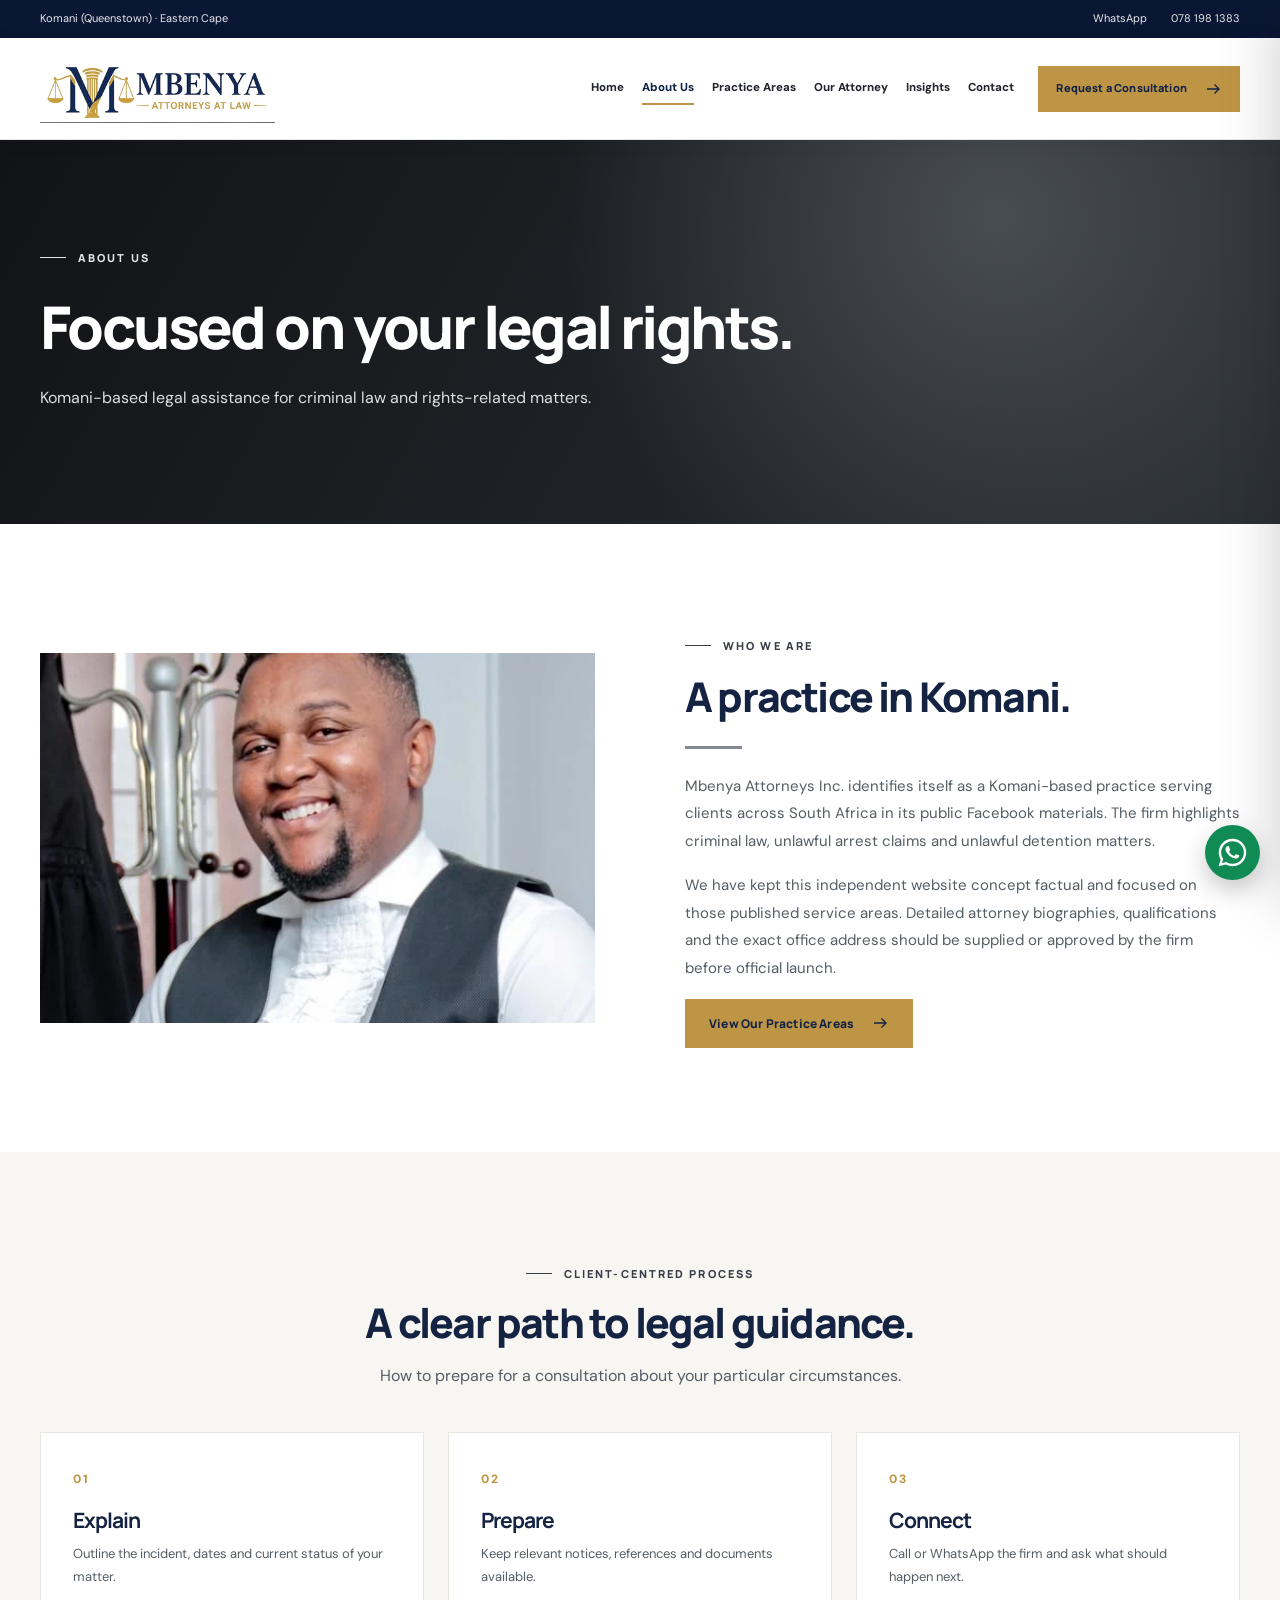
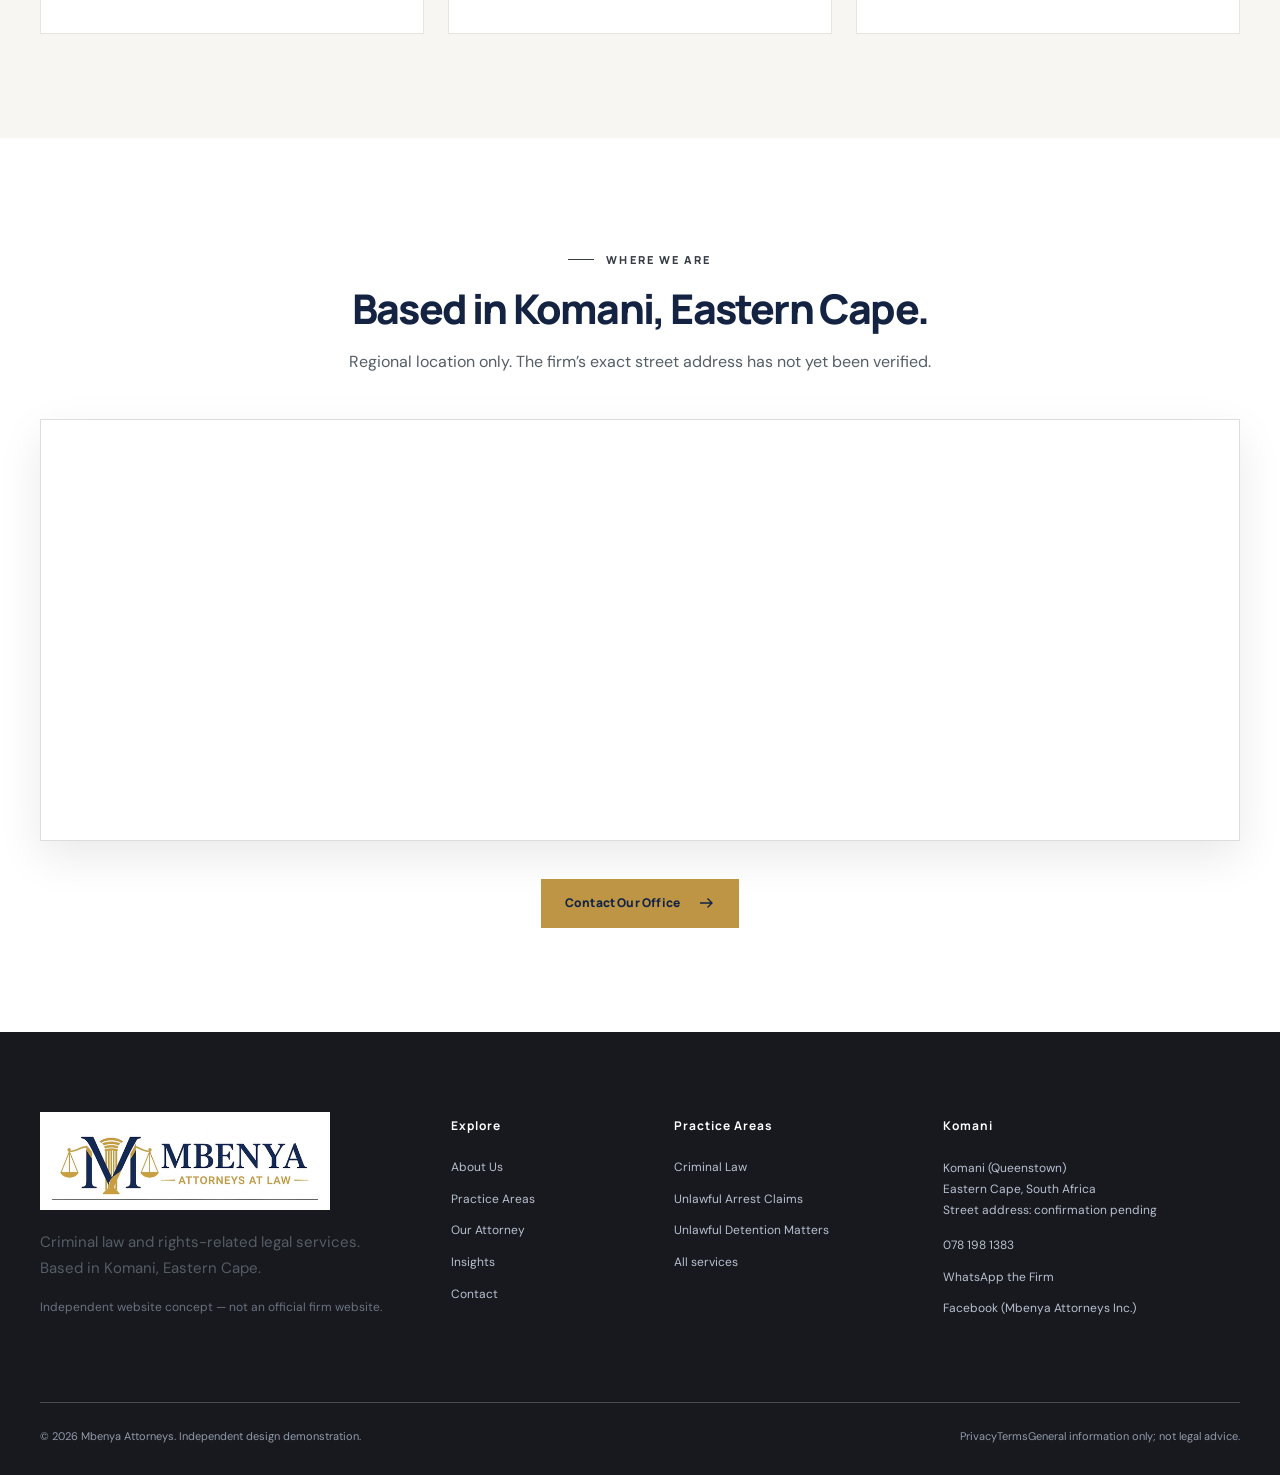
==== about/index.html @ cfec48fe "Initial Mbenya Attorneys website" ====
<!doctype html><html lang="en-ZA"><head><meta charset="utf-8"><meta name="viewport" content="width=device-width,initial-scale=1"><meta name="theme-color" content="#10244a"><title>About the Firm | Mbenya Attorneys</title><meta name="description" content="Learn about Mbenya Attorneys in Komani, Eastern Cape, and its publicly listed criminal law and rights-related practice areas."><meta name="robots" content="noindex,nofollow,noarchive,max-image-preview:large"><meta property="og:title" content="About the Firm | Mbenya Attorneys"><meta property="og:description" content="Learn about Mbenya Attorneys in Komani, Eastern Cape, and its publicly listed criminal law and rights-related practice areas."><meta property="og:type" content="website"><meta property="og:image" content="/assets/social-preview.jpg"><meta name="twitter:card" content="summary_large_image"><link rel="icon" type="image/png" href="/assets/favicon.png"><link rel="preconnect" href="https://images.pexels.com"><link rel="preconnect" href="https://fonts.googleapis.com"><link rel="preconnect" href="https://fonts.gstatic.com" crossorigin><link rel="stylesheet" href="/assets/site.css"><script defer src="/assets/site.js"></script></head><body><a class="skip-link" href="#main">Skip to content</a><div class="topbar"><div class="container topbar-inner"><span class="topbar-address">Komani (Queenstown) · Eastern Cape</span><div class="topbar-links"><a href="https://wa.me/27781981383" target="_blank" rel="noopener noreferrer">WhatsApp</a><a href="tel:+27781981383">078 198 1383</a></div></div></div><header class="nav-shell"><div class="container nav-inner"><a class="brand" href="/" aria-label="Mbenya Attorneys home"><img src="/assets/logo-header.png" width="235" height="69" alt="Mbenya Attorneys at Law official supplied logo"></a><nav class="nav-links" aria-label="Main navigation"><a class="nav-link " href="/" >Home</a><a class="nav-link active" href="/about/" aria-current=page>About Us</a><a class="nav-link " href="/practice-areas/" >Practice Areas</a><a class="nav-link " href="/our-attorney/" >Our Attorney</a><a class="nav-link " href="/insights/" >Insights</a><a class="nav-link " href="/contact/" >Contact</a></nav><a class="btn btn-gold nav-cta" href="/contact/">Request a Consultation <svg aria-hidden="true" xmlns="http://www.w3.org/2000/svg" width="18" height="18" viewBox="0 0 24 24" fill="none" stroke="currentColor" stroke-width="1.8"><path d="M4 12h16m-6-6 6 6-6 6"/></svg></a><button type="button" class="menu-open" aria-label="Open navigation" aria-expanded="false" aria-controls="mobile-panel" data-mobile-open>☰</button></div></header><div class="mobile-backdrop" id="mobile-backdrop"></div><nav class="mobile-panel" id="mobile-panel" aria-label="Mobile navigation" aria-hidden="true" inert><div class="mobile-head"><img src="/assets/logo-header.png" alt="Mbenya Attorneys logo"><button type="button" data-mobile-close aria-label="Close navigation">×</button></div><div class="mobile-links"><a href="/">Home</a><a href="/about/">About Us</a><a href="/practice-areas/">Practice Areas</a><a href="/our-attorney/">Our Attorney</a><a href="/insights/">Insights</a><a href="/contact/">Contact</a></div><a class="btn btn-gold mobile-cta" href="/contact/">Contact the Firm <svg aria-hidden="true" xmlns="http://www.w3.org/2000/svg" width="18" height="18" viewBox="0 0 24 24" fill="none" stroke="currentColor" stroke-width="1.8"><path d="M4 12h16m-6-6 6 6-6 6"/></svg></a></nav><main id="main"><section class="page-hero"><div class="container"><span class="eyebrow eyebrow-light">ABOUT US</span><h1>Focused on your legal rights.</h1><p>Komani-based legal assistance for criminal law and rights-related matters.</p></div></section><section class="section"><div class="container intro-grid"><div class="decorative-photo"><img src="/assets/portrait-profile.webp" alt="Client-supplied attorney portrait for Mbenya Attorneys" width="526" height="526" loading="lazy" decoding="async" ></div><div class="intro-copy"><span class="eyebrow">WHO WE ARE</span><h2>A practice in Komani.</h2><div class="accent-line"></div><p>Mbenya Attorneys Inc. identifies itself as a Komani-based practice serving clients across South Africa in its public Facebook materials. The firm highlights criminal law, unlawful arrest claims and unlawful detention matters.</p><p>We have kept this independent website concept factual and focused on those published service areas. Detailed attorney biographies, qualifications and the exact office address should be supplied or approved by the firm before official launch.</p><a class="btn btn-gold" href="/practice-areas/">View Our Practice Areas <svg aria-hidden="true" xmlns="http://www.w3.org/2000/svg" width="18" height="18" viewBox="0 0 24 24" fill="none" stroke="currentColor" stroke-width="1.8"><path d="M4 12h16m-6-6 6 6-6 6"/></svg></a></div></div></section>
<section class="section cream"><div class="container"><div class="section-heading centered"><span class="eyebrow">CLIENT-CENTRED PROCESS</span><h2>A clear path to legal guidance.</h2><p>How to prepare for a consultation about your particular circumstances.</p></div><div class="three-values"><article><span>01</span><h3>Explain</h3><p>Outline the incident, dates and current status of your matter.</p></article><article><span>02</span><h3>Prepare</h3><p>Keep relevant notices, references and documents available.</p></article><article><span>03</span><h3>Connect</h3><p>Call or WhatsApp the firm and ask what should happen next.</p></article></div></div></section>
<section class="section"><div class="container"><div class="section-heading centered"><span class="eyebrow">WHERE WE ARE</span><h2>Based in Komani, Eastern Cape.</h2><p>Regional location only. The firm’s exact street address has not yet been verified.</p></div><div class="map-frame"><iframe title="Regional map of Komani, Eastern Cape — not an office location pin" loading="lazy" referrerpolicy="no-referrer-when-downgrade" src="https://www.google.com/maps?q=Komani%2C%20Eastern%20Cape%2C%20South%20Africa&amp;output=embed"></iframe></div><div class="section-action centered"><a class="btn btn-gold" href="/contact/">Contact Our Office <svg aria-hidden="true" xmlns="http://www.w3.org/2000/svg" width="18" height="18" viewBox="0 0 24 24" fill="none" stroke="currentColor" stroke-width="1.8"><path d="M4 12h16m-6-6 6 6-6 6"/></svg></a></div></div></section></main><footer class="site-footer"><div class="container"><div class="footer-grid"><div><a class="footer-logo" href="/"><img src="/assets/logo-dark-4k.png" alt="Mbenya Attorneys at Law logo" width="300" height="88" loading="lazy"></a><p>Criminal law and rights-related legal services. Based in Komani, Eastern Cape.</p><p class="demo-note">Independent website concept — not an official firm website.</p></div><div><h3>Explore</h3><div class="footer-links"><a href="/about/">About Us</a><a href="/practice-areas/">Practice Areas</a><a href="/our-attorney/">Our Attorney</a><a href="/insights/">Insights</a><a href="/contact/">Contact</a></div></div><div><h3>Practice Areas</h3><div class="footer-links"><a href="/practice-areas/#criminal">Criminal Law</a><a href="/practice-areas/#arrest">Unlawful Arrest Claims</a><a href="/practice-areas/#detention">Unlawful Detention Matters</a><a href="/practice-areas/">All services</a></div></div><div class="footer-location"><h3>Komani</h3><address>Komani (Queenstown)<br>Eastern Cape, South Africa<br>Street address: confirmation pending</address><div class="footer-links" style="margin-top:15px"><a href="tel:+27781981383">078 198 1383</a><a href="https://wa.me/27781981383" target="_blank" rel="noopener noreferrer">WhatsApp the Firm</a><a href="https://www.facebook.com/ModiAttorneys/" target="_blank" rel="noopener noreferrer">Facebook (Mbenya Attorneys Inc.)</a></div></div></div><div class="footer-bottom"><span>© 2026 Mbenya Attorneys. Independent design demonstration.</span><span class="footer-legal"><a href="/privacy/">Privacy</a><a href="/terms/">Terms</a><span>General information only; not legal advice.</span></span></div></div></footer><a class="floating-whatsapp" href="https://wa.me/27781981383?text=Hello%20Mbenya%20Attorneys%2C%20I%20would%20like%20to%20enquire%20about%20legal%20services." target="_blank" rel="noopener noreferrer" title="WhatsApp Mbenya Attorneys" aria-label="Contact Mbenya Attorneys on WhatsApp"><svg viewBox="0 0 32 32" aria-hidden="true" xmlns="http://www.w3.org/2000/svg"><path fill="currentColor" d="M16 .8C7.61.8.8 7.59.8 15.98c0 2.69.7 5.31 2.03 7.62L.7 31.3l7.91-2.08a15.15 15.15 0 0 0 7.37 1.88h.01c8.38 0 15.2-6.82 15.2-15.2 0-4.06-1.58-7.88-4.46-10.76A15.07 15.07 0 0 0 16 .8Zm0 27.73a12.54 12.54 0 0 1-6.39-1.75l-.46-.27-4.7 1.23 1.25-4.58-.3-.47a12.5 12.5 0 0 1-1.93-6.7C3.47 9.08 9.08 3.47 16 3.47a12.45 12.45 0 0 1 8.87 3.68 12.48 12.48 0 0 1 3.67 8.86c0 6.91-5.62 12.52-12.54 12.52Zm6.88-9.38c-.38-.19-2.23-1.1-2.58-1.23-.34-.13-.59-.19-.84.19s-.96 1.23-1.18 1.49-.44.29-.82.1a10.32 10.32 0 0 1-3.04-1.88 11.39 11.39 0 0 1-2.1-2.61c-.22-.38-.02-.58.16-.77.17-.17.38-.44.57-.66s.25-.38.38-.63.06-.47-.03-.66c-.1-.19-.85-2.04-1.16-2.8-.3-.74-.61-.64-.84-.65l-.71-.01c-.25 0-.66.1-1.01.47-.34.38-1.32 1.29-1.32 3.13s1.35 3.62 1.53 3.87a14.37 14.37 0 0 0 5.51 4.89c1.03.45 1.84.72 2.48.93 1.04.33 1.98.29 2.72.18.83-.13 2.23-.91 2.55-1.79.31-.88.31-1.64.22-1.8-.09-.16-.34-.25-.72-.44Z"/></svg><span class="whatsapp-tooltip" aria-hidden="true">WhatsApp Us</span></a><button type="button" class="scroll-top" title="Back to top" aria-label="Back to top">↑</button></body></html>
---- assets/site.css ----
@import url('https://fonts.googleapis.com/css2?family=DM+Sans:wght@400;500;600;700&family=Manrope:wght@400;500;600;700;800&display=swap');
:root{--navy:#181b20;--navy-deep:#101216;--navy-soft:#30343c;--gold:#505863;--gold-light:#e2e5e8;--red:#25282d;--ink:#171b21;--body:#58616d;--line:#e7e9ec;--cream:#f5f6f7;--white:#fff;--shadow:0 24px 65px rgba(10,13,18,.14)}
*,*::before,*::after{box-sizing:border-box}html{scroll-behavior:smooth;scroll-padding-top:110px}body{margin:0;background:#fff;color:var(--ink);font:400 15px/1.78 'DM Sans',Arial,sans-serif;-webkit-font-smoothing:antialiased}body.nav-open{overflow:hidden}img{max-width:100%;display:block}button,input,textarea,select{font:inherit}button{cursor:pointer}a{color:inherit;text-decoration:none}::selection{background:#e0e3e6;color:#1a1c20}:focus-visible{outline:3px solid #525862;outline-offset:4px}.container{width:min(100% - 72px,1200px);margin-inline:auto}.skip-link{position:absolute;top:-100px;left:10px;z-index:1000;color:#fff;background:var(--navy);padding:9px 17px}.skip-link:focus{top:8px}h1,h2,h3,h4,p{margin-top:0}h1,h2,h3{font-family:Manrope,Arial,sans-serif;letter-spacing:-.044em;line-height:1.2}h1{font-size:clamp(44px,5.1vw,74px);font-weight:800}h2{font-size:clamp(30px,3.2vw,48px);font-weight:800}h3{font-size:clamp(17px,1.65vw,23px)}p{color:var(--body)}.centered{text-align:center}.section{padding:104px 0}.cream{background:var(--cream)}.section-heading{margin-bottom:42px;max-width:770px}.section-heading.centered{margin-inline:auto}.section-heading h2{margin:15px 0 15px}.section-heading p{margin:0;font-size:16px;line-height:1.78}.eyebrow{display:inline-flex;align-items:center;gap:12px;color:var(--gold);font-size:11px;font-family:Manrope,Arial,sans-serif;font-weight:800;letter-spacing:2.1px;text-transform:uppercase;line-height:1.55}.eyebrow::before{content:"";width:26px;flex:0 0 26px;height:1px;background:currentColor}.eyebrow-light{color:var(--gold-light)}.accent-line{width:57px;height:3px;background:var(--gold);margin:24px 0}.btn{display:inline-flex;align-items:center;justify-content:center;gap:17px;padding:14px 23px;min-height:49px;font-size:12px;font-weight:800;letter-spacing:.015em;font-family:Manrope,Arial,sans-serif;line-height:1.3;text-align:center;border:1px solid transparent;transition:background .2s,transform .2s,border-color .2s;white-space:normal}.btn:hover{transform:translateY(-2px)}.btn svg{flex:none}.btn-gold{background:#20252c;border-color:#20252c;color:#fff}.btn-gold:hover{background:#171b20;border-color:#171b20;color:#fff}.btn-navy{color:#fff;background:var(--navy);border-color:var(--navy)}.btn-navy:hover{background:#343943}.btn-outline{border-color:#fff9;color:#fff;background:#ffffff08}.btn-outline:hover{background:#ffffff1d}.text-link{display:inline-flex;align-items:center;gap:13px;color:#22252b;font-size:12px;font-weight:800;font-family:Manrope,Arial,sans-serif;border-bottom:1px solid var(--gold);padding-bottom:6px}.text-link:hover{color:#20252c}.text-link svg{width:16px}.section-action{margin-top:38px}
/* Reference site navigation: restrained utility bar, white main navigation */
.topbar{background:#101215;color:#e0e2ea;font-size:11px}.topbar-inner{min-height:38px;display:flex;justify-content:space-between;align-items:center;gap:18px}.topbar-address,.topbar-links,.topbar-links a{display:inline-flex;align-items:center;gap:7px}.topbar svg{height:15px;width:15px;color:#c8ccd1}.topbar-links{gap:24px}.topbar-links a:hover{color:#c8ccd1}.nav-shell{position:sticky;top:0;background:#fff;z-index:80;box-shadow:0 2px 20px #181b200e}.nav-inner{min-height:101px;display:flex;align-items:center;gap:24px}.brand{display:flex;align-items:center;flex:0 0 260px;width:260px}.brand img{width:260px;height:auto;max-height:80px;object-fit:contain}.nav-links{display:flex;gap:18px;margin-left:auto;align-items:center}.nav-link{font-size:11.5px;font-weight:800;color:#22252b;white-space:nowrap;position:relative;padding:12px 0}.nav-link::after{content:"";position:absolute;bottom:6px;left:0;right:100%;height:2px;background:var(--gold);transition:right .2s}.nav-link.active::after,.nav-link:hover::after{right:0}.nav-link.active{color:#20252c}.nav-cta{padding:13px 17px;min-height:44px;white-space:nowrap;font-size:11px}.menu-open{display:none;background:transparent;border:1px solid #e3e3e3;color:var(--navy);width:44px;height:44px;align-items:center;justify-content:center;margin-left:auto}.mobile-backdrop{position:fixed;inset:0;background:#101215b3;z-index:85;visibility:hidden;opacity:0;transition:opacity .2s,visibility .2s}.mobile-backdrop.visible{opacity:1;visibility:visible}.mobile-panel{position:fixed;right:0;top:0;bottom:0;z-index:90;display:block;width:min(89vw,380px);padding:24px;background:white;overflow-y:auto;transform:translateX(105%);box-shadow:-15px 0 60px #1012153d;transition:transform .23s}.mobile-panel.open{transform:translateX(0)}.mobile-head{display:flex;align-items:center;justify-content:space-between;gap:12px;padding-bottom:25px;border-bottom:1px solid var(--line)}.mobile-head img{width:175px;height:auto}.mobile-head button{background:#eff0f2;border:0;color:var(--navy);font-size:26px;line-height:1;width:39px;height:39px}.mobile-links{display:flex;flex-direction:column;margin:14px 0 27px}.mobile-links a{padding:13px 3px;border-bottom:1px solid #efeee9;font-size:14px;font-weight:700}.mobile-cta{width:100%}
/* Full-bleed image, overlaid text: matches original Were reference hero */
.hero{min-height:665px;background:#111318;color:#fff;position:relative;isolation:isolate;display:flex;align-items:center;overflow:hidden}.hero::before{content:"";position:absolute;z-index:-2;inset:0;background-image:linear-gradient(90deg,rgba(5,14,32,.98) 0%,rgba(6,16,36,.94) 31%,rgba(7,19,41,.79) 57%,rgba(5,14,31,.15) 100%),var(--hero-image);background-position:center;background-size:cover}.hero::after{content:"";position:absolute;z-index:-1;inset:0;background:linear-gradient(0deg,rgba(4,12,30,.39),transparent 24%)}.hero-inner{width:min(100% - 72px,1200px);padding:88px 0 119px}.hero-copy{max-width:725px}.hero h1{color:#fff;margin:24px 0 27px;line-height:1.15}.hero h1 em{color:var(--gold-light);font-style:normal}.hero-copy p{color:#d8dade;max-width:570px;font-size:16px;line-height:1.85}.hero-actions{display:flex;gap:14px;flex-wrap:wrap;margin-top:34px}.hero-bottom{position:absolute;left:0;right:0;bottom:0;color:#e8eaf0;border-top:1px solid #fff3}.hero-bottom-inner{min-height:60px;display:flex;align-items:center;justify-content:space-between;gap:20px}.hero-notes{display:flex;align-items:center;gap:28px;font-size:11px}.hero-notes span{display:flex;align-items:center;gap:9px}.hero-notes span::before{content:"";height:6px;width:6px;background:var(--gold-light);border-radius:50%}.scroll-cue{font-weight:700;letter-spacing:1.4px;font-size:10px;white-space:nowrap}
/* Reference intro portrait treatment */
.intro-grid{display:grid;grid-template-columns:minmax(0,1fr) minmax(0,1fr);gap:90px;align-items:center}.intro-picture{position:relative;min-width:0}.intro-picture>img{width:100%;height:auto;aspect-ratio:1/1;object-fit:cover;object-position:center 18%;box-shadow:var(--shadow)}.intro-picture::before{content:"";position:absolute;border-top:9px solid #e9ebed;border-left:9px solid #e9ebed;left:-25px;top:-24px;height:105px;width:105px;pointer-events:none;z-index:1}.picture-stamp{position:absolute;right:-22px;bottom:-22px;background:var(--navy);padding:23px 27px;color:white;box-shadow:var(--shadow);display:flex;flex-direction:column;line-height:1.3;min-width:164px}.picture-stamp small{font-size:10px;color:var(--gold-light);letter-spacing:2px;font-weight:700}.picture-stamp strong{font:800 30px Manrope,Arial,sans-serif;margin:5px 0}.picture-stamp span{font-size:10px;color:#e5e6e7}.intro-copy h2{margin:18px 0 0}.intro-copy h3{color:var(--navy);margin-bottom:14px}.intro-copy p{line-height:1.85;margin-bottom:16px}.intro-copy blockquote{font:600 16px/1.7 Manrope,Arial,sans-serif;border-left:3px solid var(--gold);padding:12px 0 12px 23px;margin:25px 0;color:#222832}
/* Image-led practice cards: no image stretching */
.practice-grid{display:grid;grid-template-columns:repeat(3,minmax(0,1fr));gap:23px}.practice-card{height:340px;min-width:0;overflow:hidden;position:relative;background:#23262b;display:block;color:#fff}.practice-card>img{position:absolute;inset:0;width:100%;height:100%;object-fit:cover;object-position:center;transition:transform .35s ease}.practice-card:hover>img{transform:scale(1.055)}.practice-shade{position:absolute;inset:0;background:linear-gradient(180deg,#1012150a 15%,#101215d5 70%,#101215ee 100%)}.practice-card-text{position:absolute;bottom:0;left:0;right:0;padding:27px 27px 25px}.card-number{font-size:10px;letter-spacing:2.2px;color:var(--gold-light);font-weight:700}.practice-card h3{font-size:19px;color:white;margin:9px 0 7px}.practice-card p{font-size:12px;line-height:1.5;color:#e3e8f0;max-width:285px;margin-bottom:0}.card-arrow{position:absolute;bottom:27px;right:24px}.card-arrow svg{width:19px;height:19px;color:#c8ccd1}
.purpose-grid{display:grid;grid-template-columns:1fr 1.08fr;gap:95px;align-items:start}.purpose-grid h2{margin:18px 0 23px}.purpose-grid>div>p{font-size:16px;max-width:440px}.value-grid{display:grid;grid-template-columns:1fr 1fr;gap:32px 40px}.value-grid>div{border-top:1px solid var(--line);padding-top:16px}.value-grid span,.three-values span{font-size:12px;color:var(--gold);font-weight:800;letter-spacing:2px}.value-grid h3{margin:10px 0 8px;font-size:17px}.value-grid p{font-size:13px;line-height:1.7}.two-column{display:grid;grid-template-columns:minmax(0,1fr) minmax(0,1fr);gap:80px;align-items:center}.two-column>div{min-width:0}.two-column h2{margin:17px 0 23px}.two-column p{font-size:15px;line-height:1.9}.two-column .btn{margin-top:15px}.section-navy{background:var(--navy);color:#fff}.section-navy h2{color:#fff}.section-navy p{color:#d4dce9}.decorative-photo,.picture-frame{width:100%;overflow:hidden}.decorative-photo img{width:100%;height:auto;aspect-ratio:6/4;object-fit:cover}.picture-frame img{width:100%;height:auto;aspect-ratio:1.19/1;object-fit:cover}.insight-grid{display:grid;grid-template-columns:repeat(3,minmax(0,1fr));gap:25px}.insight-card{min-width:0;border:1px solid #e7e5e0;background:white;padding:26px}.insight-image{display:block;overflow:hidden;background:#e4e4e0}.insight-image img{width:100%;height:auto;aspect-ratio:4/3;object-fit:cover;object-position:center;transition:transform .3s}.insight-image:hover img{transform:scale(1.04)}.insight-copy{padding-top:17px}.overline{font-family:Manrope,Arial,sans-serif;font-size:10px;letter-spacing:1.8px;color:#20252c;font-weight:800}.insight-copy h3{font-size:20px;margin:23px 0 12px;line-height:1.35}.insight-copy h3 a:hover{color:#171b20}.insight-copy p{font-size:13px;line-height:1.8;min-height:53px}.insight-copy .text-link{margin-top:9px}
/* Inner pages */
.page-hero{background:radial-gradient(circle at 83% 32%,#31353b 0%,transparent 42%),linear-gradient(120deg,#181b20,#222830);color:white;padding:100px 0 95px}.page-hero h1{max-width:830px;font-size:clamp(40px,4.6vw,64px);margin:25px 0 22px}.page-hero p{color:#cdd5e3;max-width:630px;font-size:16px}.three-values{display:grid;grid-template-columns:repeat(3,minmax(0,1fr));gap:24px}.three-values article{background:#fff;padding:32px;min-width:0;border:1px solid var(--line)}.three-values h3{margin:15px 0 10px}.three-values p{font-size:13px}.reverse{direction:rtl}.reverse>*{direction:ltr}.jump-chips{display:flex;gap:12px;flex-wrap:wrap;justify-content:center;margin-top:35px}.jump-chips a{border:1px solid #DED6DA;color:#242b34;font-size:12px;font-weight:700;padding:8px 13px}.jump-chips a:hover{background:var(--navy);color:white}.practice-detail{padding:85px 0;scroll-margin-top:115px}.detail-grid{display:grid;grid-template-columns:minmax(0,1fr) minmax(0,1fr);align-items:center;gap:80px}.detail-grid.reverse{direction:rtl}.detail-grid.reverse>*{direction:ltr}.detail-photo img{width:100%;height:auto;aspect-ratio:5/4;object-fit:cover;object-position:center}.detail-copy h2{margin:16px 0 15px}.detail-copy h3{font-size:18px;font-weight:700;letter-spacing:-.018em;margin-bottom:16px;color:#343b44}.detail-copy>p{line-height:1.8}.detail-topics{font-size:12px;font-weight:700;color:#3a3c40;border-left:3px solid var(--gold);padding-left:17px;margin:25px 0!important}.profile-layout{display:grid;grid-template-columns:.9fr 1.1fr;gap:88px;align-items:center}.profile-photo{position:relative}.profile-photo>img{width:100%;height:auto;aspect-ratio:1/1;object-fit:cover;box-shadow:var(--shadow)}.profile-body h2{margin:18px 0 6px}.profile-role{font-weight:800;font-size:11px;letter-spacing:1.4px;color:#20252c}.profile-body p{line-height:1.85}.team-grid{display:grid;grid-template-columns:repeat(3,minmax(0,1fr));gap:24px}.team-grid article{text-align:center;background:#fff;border:1px solid var(--line);padding:35px 22px}.initials{margin:0 auto 19px;border-radius:50%;width:79px;height:79px;background:#e4edf8;color:#20262f;display:grid;place-items:center;font:800 24px Manrope,Arial,sans-serif}.team-grid article:nth-child(2) .initials{background:#F9E5EA;color:#20252c}.team-grid article:nth-child(3) .initials{background:#f6e1e5;color:#2f3237}.team-grid h3{margin:0;font-size:18px}.team-grid span{font-size:11px;text-transform:uppercase;letter-spacing:1.4px;color:#50535a}.guide-article{padding:42px 46px;background:#fff;margin:0 auto 25px;scroll-margin-top:120px;max-width:900px}.guide-article h2{font-size:30px;margin:13px 0 24px}.guide-article p{line-height:1.9}.contact-grid{display:grid;grid-template-columns:.85fr 1.15fr;gap:75px;align-items:start}.contact-copy h2{margin:17px 0 19px}.contact-copy p{margin-bottom:30px}.contact-line{display:flex;gap:16px;border-top:1px solid var(--line);padding:18px 0;align-items:flex-start}.contact-line>svg{color:#20252c;flex:none;margin-top:5px}.contact-line>div{display:flex;flex-direction:column;gap:4px;min-width:0}.contact-line strong{font-size:12px;text-transform:uppercase;letter-spacing:.8px}.contact-line a,.contact-line span{font-size:14px;overflow-wrap:anywhere}.contact-line a:hover{color:#20252c}.contact-form-shell{background:var(--cream);border:1px solid #dfe9e5;padding:35px}.contact-form-shell h3{font-size:26px;margin-bottom:6px}.contact-form-shell>p{font-size:13px}.contact-form-shell form{margin-top:22px}.contact-form-shell label{display:flex;flex-direction:column;font-size:12px;font-weight:700;gap:6px;margin-bottom:16px}.contact-form-shell input,.contact-form-shell select,.contact-form-shell textarea{border:1px solid #dcdedb;background:white;min-width:0;width:100%;padding:12px 13px;outline:none;border-radius:0;color:var(--ink)}.contact-form-shell textarea{resize:vertical}.contact-form-shell input:focus,.contact-form-shell textarea:focus,.contact-form-shell select:focus{border-color:var(--gold);box-shadow:0 0 0 2px #20252c22}.form-grid{display:grid;grid-template-columns:repeat(2,minmax(0,1fr));gap:15px}.honeypot{position:absolute;width:1px;height:1px;overflow:hidden;opacity:0;pointer-events:none}.contact-form-shell #form-status{font-size:12px;margin-top:14px;color:#555b65}.office-grid{display:grid;grid-template-columns:repeat(2,minmax(0,1fr));gap:25px}.office-card{background:#fff;border:1px solid var(--line);padding:36px;min-width:0}.office-card h3{margin:17px 0}.office-card p{display:flex;align-items:flex-start;gap:10px;font-size:14px;min-height:75px}.office-card p svg{flex:0 0 18px;margin-top:4px}.legal-copy{max-width:850px}.legal-copy h2{margin-bottom:28px}.legal-copy h3{margin-top:30px}.legal-copy a{color:#20252c;text-decoration:underline}
/* Footer and the lone circular floating contact control */
.closing{background:#101216;color:white;padding:65px 0}.closing-inner{display:flex;gap:30px;align-items:center;justify-content:space-between}.closing h2{font-size:clamp(28px,3vw,40px);margin:15px 0 10px;color:white}.closing p{color:#ccd4e3;margin:0}.closing .btn{flex:none}.site-footer{background:#222a31;color:#d1d7e1;padding:80px 0 0}.footer-grid{display:grid;grid-template-columns:1.4fr .67fr .85fr 1.15fr;gap:50px;padding-bottom:72px}.footer-logo{max-width:300px;display:block;margin-bottom:19px;background:transparent!important;border:none!important;padding:0!important}.footer-logo img{width:100%;height:auto;object-fit:contain;background:transparent}.footer-about p{font-size:13px;color:#b5bdcc;max-width:280px}.site-footer h3{font:700 12px Manrope,Arial,sans-serif;letter-spacing:1px;color:white;margin:5px 0 24px}.footer-links{display:flex;flex-direction:column;gap:12px}.footer-links a{color:#b8c0d0;font-size:12px;line-height:1.65}.footer-links a:hover,.footer-bottom a:hover{color:var(--gold-light)}.site-footer address{font-style:normal;font-size:12px;color:#b8c0d0;line-height:1.75}.site-footer address strong{color:#fff}.footer-contact{margin-top:20px}.footer-bottom{padding:24px 0 28px;display:flex;justify-content:space-between;align-items:center;gap:20px;border-top:1px solid #ffffff27;color:#929bab;font-size:11px}.footer-bottom>div{display:flex;align-items:center;gap:17px;flex-wrap:wrap}.floating-contact{position:fixed;right:23px;bottom:23px;z-index:60;display:grid;place-items:center;background:#118b54;color:#fff;border-radius:50%;width:50px;height:50px;box-shadow:0 10px 25px #0003;transition:transform .2s}.floating-contact:hover{transform:translateY(-4px)}.floating-contact svg{width:26px;height:26px}.whatsapp-tooltip{position:absolute;right:69px;white-space:nowrap;border-radius:5px;background:#232a31;color:white;padding:8px 10px;font-size:11px;font-weight:700;opacity:0;visibility:hidden;transition:opacity .2s;pointer-events:none}.floating-contact:hover .whatsapp-tooltip,.floating-contact:focus-visible .whatsapp-tooltip{opacity:1;visibility:visible}.scroll-top{position:fixed;right:27px;bottom:84px;z-index:55;border:1px solid #ECE3E6;background:#fff;color:var(--navy);width:40px;height:40px;display:none;place-items:center;box-shadow:0 6px 25px #0002}.scroll-top.show{display:grid}
@media(max-width:1200px){.nav-inner{gap:15px}.brand,.brand img{width:220px;flex-basis:220px}.nav-links{gap:13px}.nav-cta{padding:12px}.intro-grid{gap:55px}.footer-grid{gap:29px}}
@media(max-width:1050px){.nav-links,.nav-cta{display:none}.menu-open{display:flex}.nav-inner{min-height:76px}.brand,.brand img{width:228px;flex-basis:228px}.footer-grid{grid-template-columns:1.2fr 1fr 1fr;gap:35px}.footer-grid>div:last-child{grid-column:1/-1;display:grid;grid-template-columns:1fr 1fr;gap:15px}.footer-grid>div:last-child h3{grid-column:1/-1;margin-bottom:0}.footer-contact{margin:0}.intro-grid,.two-column,.detail-grid{gap:45px}.contact-grid{gap:35px}}
@media(max-width:850px){.container{width:min(100% - 46px,1200px)}.section{padding:78px 0}.hero-inner{width:min(100% - 46px,1200px);padding:84px 0 105px}.hero{min-height:610px}.hero-bottom-inner{min-height:65px}.scroll-cue{display:none}.hero-notes{flex-wrap:wrap;gap:6px 20px}.intro-grid,.two-column,.purpose-grid,.profile-layout,.contact-grid{grid-template-columns:1fr;gap:45px}.intro-picture{max-width:510px}.intro-picture>img{max-height:540px}.purpose-grid{gap:25px}.practice-grid{grid-template-columns:repeat(2,minmax(0,1fr))}.insight-grid{grid-template-columns:repeat(2,minmax(0,1fr))}.insight-card:last-child{grid-column:1/-1;max-width:470px;margin-inline:auto}.detail-grid{grid-template-columns:1fr;gap:30px}.detail-grid.reverse{direction:ltr}.detail-photo img{max-height:420px}.profile-photo{max-width:500px}.reverse{direction:ltr}.three-values{grid-template-columns:1fr 1fr}.office-grid{grid-template-columns:1fr}.office-card p{min-height:0}.page-hero{padding:80px 0}.closing-inner{align-items:flex-start;flex-direction:column}.footer-grid{grid-template-columns:1fr 1fr}.footer-grid>div:last-child{grid-column:auto;display:block}.footer-grid>div:last-child h3{margin-bottom:20px}.footer-contact{margin-top:19px}}
@media(max-width:600px){.container{width:min(100% - 36px,1200px)}h1{font-size:clamp(38px,10vw,53px)}h2{font-size:clamp(28px,7vw,39px)}.topbar{display:none}.nav-inner{min-height:70px}.brand,.brand img{width:205px;flex-basis:205px}.hero{min-height:610px}.hero::before{background-image:linear-gradient(90deg,rgba(5,14,32,.96),rgba(6,16,36,.89) 48%,rgba(7,19,41,.58)),var(--hero-image);background-position:60% center}.hero-inner{width:min(100% - 36px,1200px);padding:66px 0 160px}.hero h1{margin:18px 0 19px}.hero-copy p{font-size:14px;line-height:1.8}.hero-actions{gap:11px}.hero-actions .btn{font-size:11px;width:100%;max-width:300px}.hero-notes{font-size:10px;gap:9px 14px}.hero-bottom-inner{min-height:87px}.intro-grid{gap:48px}.intro-picture::before{left:-12px;top:-14px;height:70px;width:70px;border-width:6px}.picture-stamp{right:0;bottom:-21px;padding:15px 20px;min-width:130px}.picture-stamp strong{font-size:25px}.section{padding:68px 0}.section-heading{margin-bottom:30px}.practice-grid,.insight-grid,.three-values,.team-grid{grid-template-columns:1fr;gap:15px}.practice-card{height:315px}.insight-card{padding:19px}.insight-card:last-child{max-width:none;grid-column:auto}.insight-image img{aspect-ratio:4/3}.insight-copy h3{font-size:19px;margin-top:16px}.insight-copy p{min-height:0}.value-grid{gap:20px}.detail-grid{gap:23px}.practice-detail{padding:65px 0}.detail-photo img{aspect-ratio:1.15/1}.page-hero{padding:70px 0}.page-hero h1{font-size:clamp(36px,9vw,52px)}.profile-photo{max-width:100%}.form-grid{grid-template-columns:1fr;gap:0}.contact-form-shell{padding:22px}.guide-article{padding:26px 22px}.guide-article h2{font-size:25px}.closing{padding:54px 0}.footer-grid{grid-template-columns:1fr 1fr;gap:30px 22px;padding-bottom:40px}.footer-about{grid-column:1/-1}.footer-grid>div:last-child{grid-column:1/-1}.footer-bottom{flex-direction:column;align-items:start}.floating-contact{width:60px;height:60px;right:15px;bottom:15px}.floating-contact svg{width:31px;height:31px}.scroll-top{right:23px;bottom:88px}.whatsapp-tooltip{display:none}}
@media(max-width:390px){.brand,.brand img{width:183px;flex-basis:183px}.container{width:min(100% - 30px,1200px)}.hero-actions .btn{max-width:none}.value-grid{grid-template-columns:1fr}.nav-inner{gap:10px}.footer-grid{grid-template-columns:1fr}.footer-about,.footer-grid>div:last-child{grid-column:auto}.practice-card{height:296px}}
@media(prefers-reduced-motion:reduce){html{scroll-behavior:auto}*,*::before,*::after{transition-duration:0s!important;animation-duration:0s!important}}

/* Macharia Waithaka: logo-derived turquoise, burgundy and antique-gold accents */
:root{--navy:#181b20;--navy-deep:#242a2c;--navy-soft:#3e454b;--gold:#5b6067;--gold-light:#d9dde0;--red:#4b4e55;--ink:#2d3438;--cream:#f5f8f6}
.btn-gold{background:#6c737b;border-color:#6c737b;color:#fff}.btn-gold:hover{background:#717780;border-color:#717780}
.nav-link.active,.text-link{color:#474e54}.nav-link::after,.accent-line,.hero-notes span::before{background:#a9aeb4}
.hero em{color:#e9ebee}.eyebrow{color:#5b6067}.eyebrow-light{color:#e0e4e8}
.intro-picture::before{border-color:#c9dcd5}.picture-stamp{background:#282f33}
.nav-shell{border-bottom:1px solid #d8e5dd}.site-footer{background:#20292e}.footer-bottom{border-color:#51575d}
.footer-logo img{max-height:130px;object-fit:contain;object-position:left}
.floating-whatsapp{position:fixed;right:23px;bottom:23px;z-index:60;width:50px;height:50px;background:#118b54;border-radius:50%;display:grid;place-items:center;box-shadow:0 10px 25px rgba(0,0,0,.20);transition:transform .2s ease;color:#fff}
.floating-whatsapp:hover{transform:translateY(-4px)}.floating-whatsapp svg{width:26px;height:26px;color:#fff}
.floating-whatsapp .whatsapp-tooltip{right:74px;white-space:nowrap}
@media(max-width:600px){.floating-whatsapp{width:60px;height:60px;right:15px;bottom:15px}.floating-whatsapp svg{width:33px;height:33px}.scroll-top{bottom:90px}}
/* Keep images proportional: never distort the portraits or photographic cards */
.intro-picture>img,.profile-photo>img,.detail-photo img,.insight-image img,.decorative-photo img,.picture-frame img{width:100%;height:auto;object-fit:cover}
.practice-card>img{width:100%;height:100%;object-fit:cover}
.brand{flex-basis:285px;width:285px}.brand img{max-width:285px;width:100%;max-height:78px;object-fit:contain;object-position:left}
.mobile-head img{width:235px;max-height:90px;object-fit:contain}
@media(max-width:1180px){.brand{flex-basis:235px;width:235px}.brand img{max-width:235px}}
@media(max-width:950px){.brand{flex-basis:260px;width:260px}.brand img{max-width:260px}}
@media(max-width:420px){.brand{flex-basis:210px;width:210px}.brand img{max-width:210px}.hero-notes span:nth-child(n+2){display:none}}
@media(prefers-reduced-motion:reduce){.floating-whatsapp{transition:none}}

/* Layout-specific components and phone/tablet safeguards */
.values-grid{display:grid;grid-template-columns:repeat(2,minmax(0,1fr));gap:24px}
.values-grid>div{border-top:1px solid #d7e5df;padding:25px 0 5px;min-width:0}
.values-grid strong{display:block;font:800 13px Manrope,Arial,sans-serif;color:#b8bcc0;margin-bottom:9px}
.values-grid h3{font-size:19px;margin:0 0 10px}.values-grid p{font-size:14px}
.service-pills{display:grid;grid-template-columns:repeat(2,minmax(0,1fr));gap:14px}
.service-pills a{display:flex;align-items:center;justify-content:space-between;gap:14px;border:1px solid #d5e7df;background:#fff;padding:19px 22px;font-size:14px;font-weight:700;color:#2c3036;transition:border-color .2s}
.service-pills a:hover{border-color:#5b6067}.service-pills svg{flex-shrink:0;color:#5b6067}
.contact-layout{display:grid;grid-template-columns:minmax(0,1fr) minmax(0,1fr);gap:74px;align-items:start}
.contact-copy h2{margin:16px 0 18px}.contact-copy>p{max-width:495px}
.contact-details{display:grid;gap:19px;margin:32px 0}.contact-details>div{border-bottom:1px solid #e1e8e4;padding-bottom:17px;display:grid;gap:6px}
.contact-details strong{display:block;color:#2c3036;font-size:12px;letter-spacing:.4px}
.contact-details a{font-size:17px;font-weight:700;color:#5b6067;overflow-wrap:anywhere}
.contact-details span{color:#5c6473;overflow-wrap:anywhere}
.form-note{font-size:12px;margin-top:14px}
@media(max-width:950px){.contact-layout{grid-template-columns:1fr;gap:45px}}
@media(max-width:760px){.values-grid,.service-pills{grid-template-columns:1fr}.contact-form-shell{padding:25px 20px}}
@media(max-width:600px){.contact-copy h2{font-size:clamp(27px,8vw,40px)}.values-grid{gap:12px}.service-pills a{font-size:13px;padding:16px}.contact-details a{font-size:16px}}

/* Uploaded clearer portraits (2026-10-12). Use natural aspect-ratio scaling and crop, never distort. */
.intro-picture>img{object-fit:cover;object-position:center 24%;}
.profile-photo>img{object-fit:cover;object-position:center 39%;}

/* J Motseo Inc. monochrome brand refinements */
.topbar{background:#111318}.topbar svg{color:#c5c9cd}
.btn-gold{background:#16191e;border-color:#16191e;color:#fff}.btn-gold:hover{background:#3b424b;border-color:#3b424b}
.hero .btn-gold{background:#f4f5f6;color:#111317;border-color:#f4f5f6}.hero .btn-gold:hover{background:#d7dbdf;border-color:#d7dbdf}
.hero::before{background-image:linear-gradient(90deg,rgba(9,11,15,.97) 0%,rgba(9,11,15,.93) 32%,rgba(9,11,15,.67) 58%,rgba(9,11,15,.14) 100%),var(--hero-image)}
.nav-shell{box-shadow:0 2px 20px rgba(20,20,20,.05)}
.brand{flex-basis:222px;width:222px}.brand img{width:222px;max-height:85px}
.footer-logo img{max-width:250px;width:100%;height:auto;object-fit:contain}
.intro-picture>img,.decorative-photo img,.detail-photo img,.insight-image img,.profile-photo img{display:block;max-width:100%;width:100%;height:100%;object-fit:cover;object-position:center;}
.intro-picture>img{aspect-ratio:1/1;object-position:center 17%}
.detail-photo,.decorative-photo,.profile-photo{overflow:hidden}
.detail-photo img{aspect-ratio:1 / .9}
.profile-photo img{object-position:center top;}
.insight-image img{aspect-ratio:1.36/1;object-fit:cover}
.picture-stamp{background:#191c20}.picture-stamp small{color:#e1e3e7}
.eyebrow-light,.hero h1 em{color:#e7e9ec}
.practice-card{background:#171b20}
.floating-whatsapp{background:#118b54 !important;border:0 !important;box-shadow:0 10px 25px rgba(0,0,0,.17) !important}
.floating-whatsapp svg{fill:#fff !important;color:#fff !important}
.contact-details a{overflow-wrap:anywhere}
@media(max-width:950px){.brand,.brand img{max-width:200px;width:200px;flex-basis:auto}}
@media(max-width:600px){.hero::before{background-image:linear-gradient(90deg,rgba(9,11,15,.88),rgba(9,11,15,.72)),var(--hero-image);background-position:center}.brand,.brand img{max-width:160px;width:160px}.intro-picture>img{aspect-ratio:4 / 4.3}}

/* Abigail Ronald-Louw: logo-matched charcoal, black, off-white and silver. */
:root{--navy:#18191c;--navy-deep:#101113;--navy-soft:#41444b;--gold:#35373d;--gold-light:#e3e4e7;--red:#37393d;--ink:#16181c;--body:#555d65;--line:#e2e3e6;--cream:#f5f5f5;--white:#fff;--shadow:0 24px 65px rgba(5,8,12,.13)}
body{color:var(--ink)}.topbar{background:#111316;color:#e8e9eb}.topbar svg{color:#f6f6f6}.nav-shell{background:#fff;border-bottom:1px solid #e7e7e7}
.nav-link.active,.text-link,.eyebrow,.card-number{color:#383d45}.nav-link:after,.accent-line,.hero-notes span:before{background:#858a91}
.btn-gold{background:#202227;border-color:#202227;color:#fff}.btn-gold:hover{background:#454a50;border-color:#454a50;color:#fff}
.btn-navy{background:#24262b;border-color:#24262b;color:#fff}.btn-navy:hover{background:#424750;border-color:#424750}
.hero{background:#15171a}.hero:before,.hero::before{background-image:linear-gradient(90deg,rgba(8,11,15,.97) 0%,rgba(10,13,17,.90) 35%,rgba(12,14,16,.71) 58%,rgba(15,15,15,.18) 100%),var(--hero-image);background-size:cover;background-position:center}
.hero h1 em,.hero .eyebrow-light,.eyebrow-light{color:#e4e6e7}
.hero .btn-gold{background:#f2f2f2;border-color:#f2f2f2;color:#18191c}.hero .btn-gold:hover{background:#d8d8d8;color:#151515}
.page-hero{background:radial-gradient(circle at 78% 20%,#484d52 0%,transparent 42%),linear-gradient(120deg,#121316,#292e34)}
.page-hero p{color:#dcdfe2}.site-footer{background:#17191e;color:#d9dde2}.footer-bottom{border-color:#48494e}.closing{background:#212429}
.intro-picture:before{border-color:#dfe0e0}.picture-stamp{background:#25272b}.picture-stamp small{color:#e8e8e8}
.floating-whatsapp{position:fixed!important;background:#118b54!important;color:white!important;border-radius:50%!important;display:grid!important;place-items:center!important;width:55px!important;height:55px!important;right:20px!important;bottom:20px!important;z-index:101!important;box-shadow:0 10px 24px rgba(0,0,0,.22)!important}
.floating-whatsapp svg{width:29px!important;height:29px!important;color:white!important;fill:white!important}.whatsapp-tooltip{right:72px}
.brand{flex:0 0 260px;width:260px;max-width:260px}.brand img{height:auto;width:100%;max-height:80px;object-fit:contain;object-position:left center}.mobile-head img{width:235px;max-height:85px;object-fit:contain}
.footer-logo img{width:305px;max-width:100%;height:auto;object-fit:contain;object-position:left center}
.intro-picture>img{display:block;width:100%;height:auto;aspect-ratio:4/4.3;object-fit:cover;object-position:center 12%}
.profile-photo img{width:100%;height:auto;aspect-ratio:4/5.2;object-fit:cover;object-position:center top}
.insight-image{display:block;aspect-ratio:1.48/1;overflow:hidden}.insight-image img{width:100%!important;height:100%!important;object-fit:cover!important}
.detail-photo{overflow:hidden;min-height:320px}.detail-photo img{display:block;width:100%;height:100%;object-fit:cover}
.decorative-photo{overflow:hidden}.decorative-photo img{display:block;width:100%;height:100%;object-fit:cover}
.practice-card>img{width:100%;height:100%;object-fit:cover}.contact-details a,.footer-grid a{overflow-wrap:anywhere}
.map-frame{border:1px solid #ddd;overflow:hidden;box-shadow:0 16px 42px #0b0b0b16}.map-frame iframe{border:0;width:100%;height:420px;display:block}
.office-panel{background:#fff;border:1px solid #ddd;padding:25px;margin-top:22px}
@media(max-width:1100px){.brand{flex:0 0 222px;width:222px}.brand img{max-width:222px}}
@media(max-width:600px){.brand{flex:0 0 186px;width:186px}.brand img{max-width:186px}.hero:before,.hero::before{background-image:linear-gradient(90deg,rgba(8,11,15,.93),rgba(9,11,13,.68)),var(--hero-image);background-position:60% center}.intro-picture>img{aspect-ratio:4/4.6}.map-frame iframe{height:320px}.floating-whatsapp{right:15px!important;bottom:15px!important;width:60px!important;height:60px!important}}
@media(max-width:380px){.brand{flex:0 0 165px;width:165px}.brand img{max-width:165px}}

/* Mbenya brand colours only; underlying Abigail/Roy-style site.css geometry retained. */
:root{--navy:#10244a;--navy-deep:#0a1734;--navy-soft:#223a62;--gold:#bd9544;--gold-light:#e4c47e;--red:#af8739;--ink:#142342;--cream:#f7f6f2;--line:#e7e5dd}
.topbar{background:#0a1734}.btn-gold{background:var(--gold);border-color:var(--gold);color:#122346}.btn-gold:hover{background:#d6af5d;border-color:#d6af5d;color:#122346}.btn-outline{border-color:#fff9;color:#fff}.text-link{color:var(--navy);border-color:var(--gold)}
.nav-link.active{color:var(--navy)}.nav-link::after{background:var(--gold)}.hero::before{background-image:linear-gradient(90deg,rgba(7,22,45,.96) 0%,rgba(7,22,45,.91) 31%,rgba(7,22,45,.75) 57%,rgba(7,22,45,.19) 100%),var(--hero-image)}
.brand{flex-basis:235px;width:235px}.brand img{width:235px;max-height:80px}.footer-logo img{background:#fff;padding:10px 12px;object-fit:contain;width:min(290px,100%);height:auto}.mobile-head img{max-width:205px;width:205px}.picture-stamp{right:0}.profile-photo img{object-fit:cover;object-position:center 15%}
.portrait-stills{display:flex;gap:14px;margin-top:20px;max-width:405px}.portrait-stills img{width:calc(50% - 7px);height:170px;object-fit:cover;object-position:center 16%;border:1px solid var(--line)}.demo-note{font-size:12px;color:#6b7280}.footer-location address{font-style:normal}
@media(max-width:1100px){.brand{flex-basis:206px;width:206px}.brand img{width:206px}.nav-inner{gap:15px}.nav-links{gap:13px}}
@media(max-width:760px){.brand{flex-basis:195px;width:195px}.brand img{width:195px}}
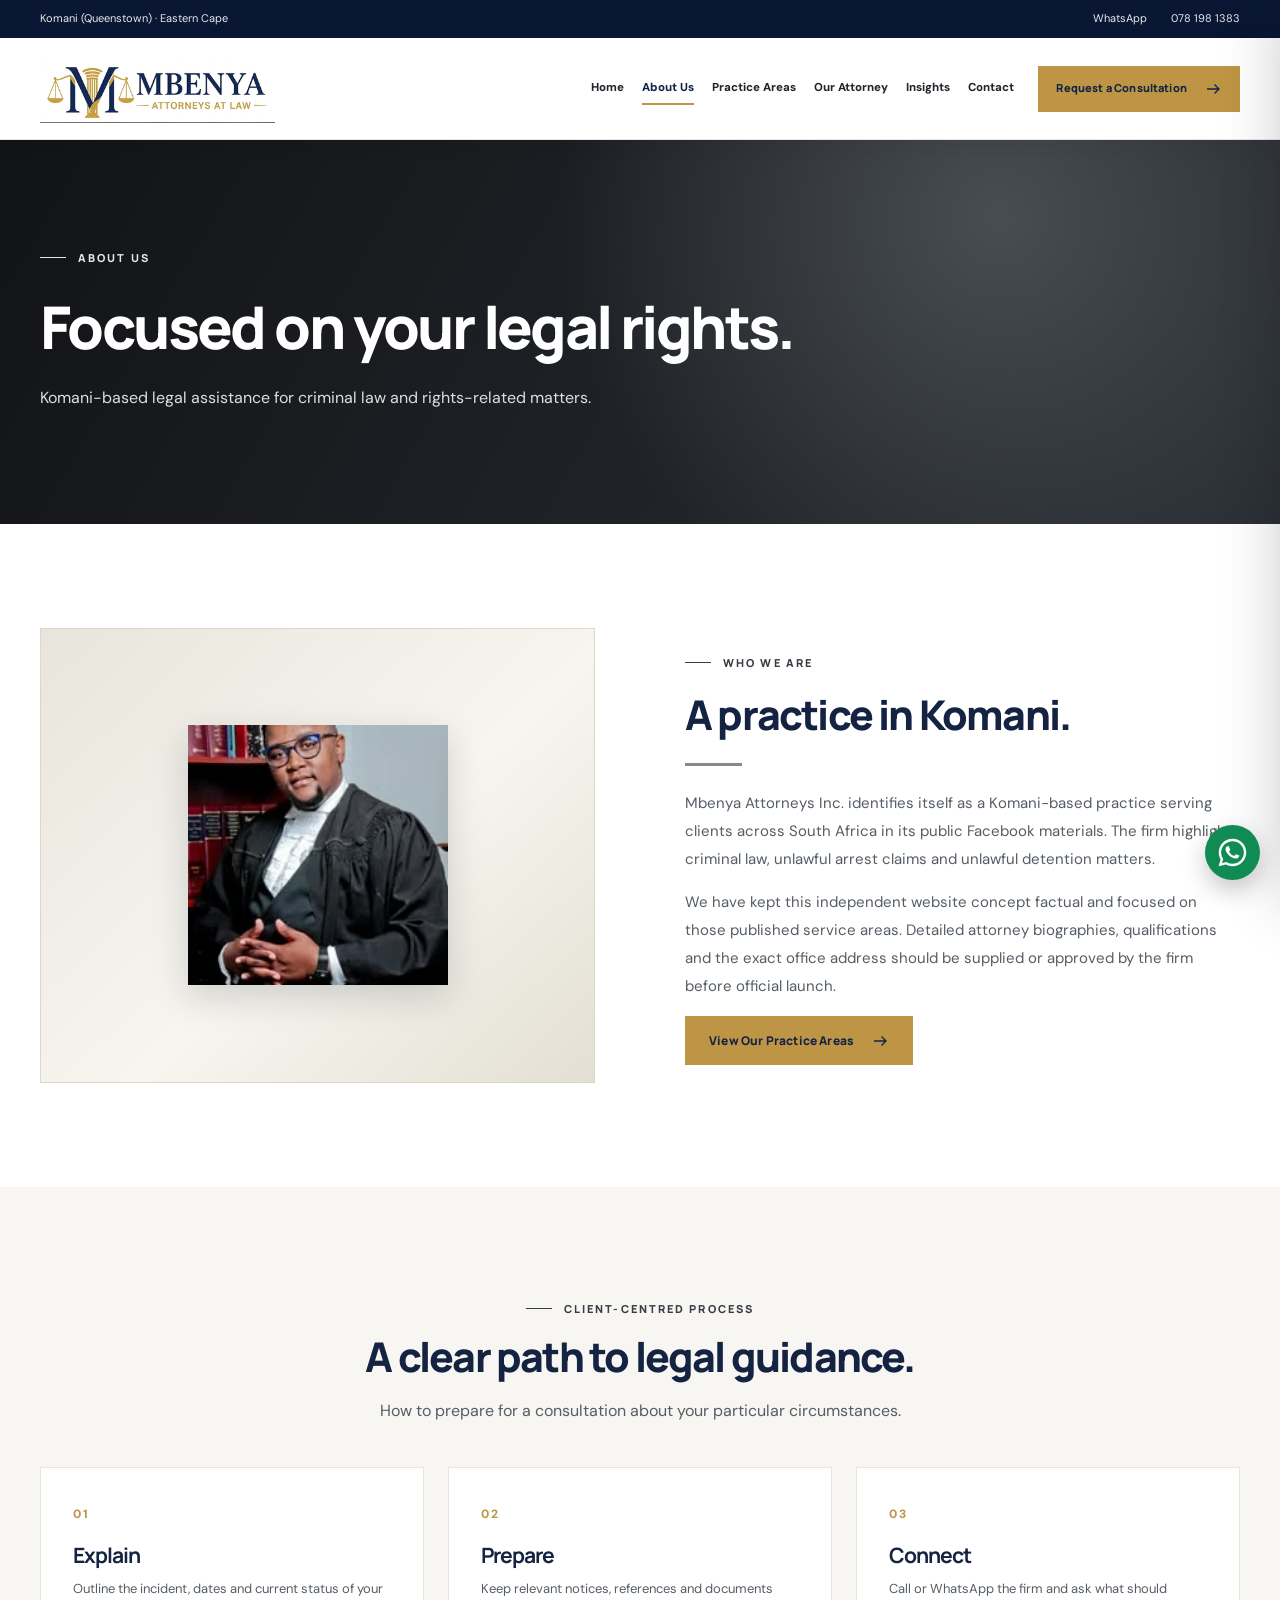
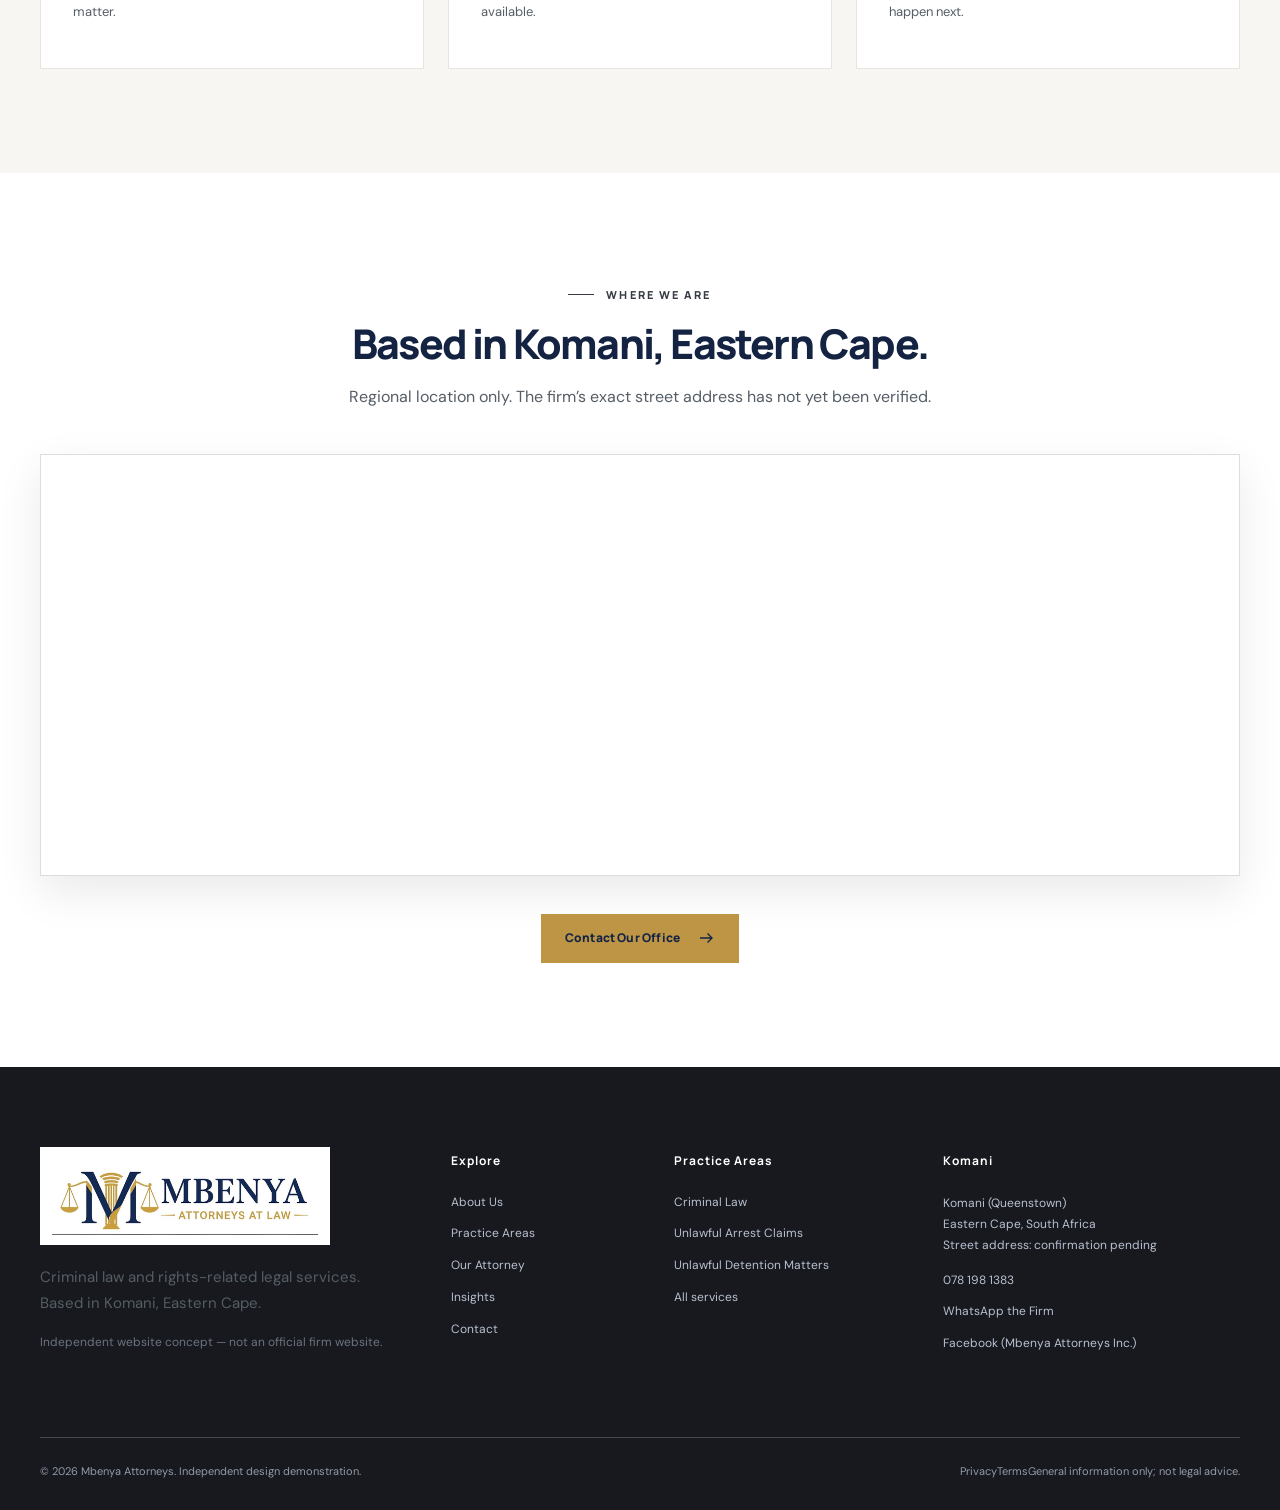
==== commit 473bd119: "Fix repeated images across all website pages" ====
--- a/about/index.html
+++ b/about/index.html
@@ -1,3 +1,3 @@
-<!doctype html><html lang="en-ZA"><head><meta charset="utf-8"><meta name="viewport" content="width=device-width,initial-scale=1"><meta name="theme-color" content="#10244a"><title>About the Firm | Mbenya Attorneys</title><meta name="description" content="Learn about Mbenya Attorneys in Komani, Eastern Cape, and its publicly listed criminal law and rights-related practice areas."><meta name="robots" content="noindex,nofollow,noarchive,max-image-preview:large"><meta property="og:title" content="About the Firm | Mbenya Attorneys"><meta property="og:description" content="Learn about Mbenya Attorneys in Komani, Eastern Cape, and its publicly listed criminal law and rights-related practice areas."><meta property="og:type" content="website"><meta property="og:image" content="/assets/social-preview.jpg"><meta name="twitter:card" content="summary_large_image"><link rel="icon" type="image/png" href="/assets/favicon.png"><link rel="preconnect" href="https://images.pexels.com"><link rel="preconnect" href="https://fonts.googleapis.com"><link rel="preconnect" href="https://fonts.gstatic.com" crossorigin><link rel="stylesheet" href="/assets/site.css"><script defer src="/assets/site.js"></script></head><body><a class="skip-link" href="#main">Skip to content</a><div class="topbar"><div class="container topbar-inner"><span class="topbar-address">Komani (Queenstown) · Eastern Cape</span><div class="topbar-links"><a href="https://wa.me/27781981383" target="_blank" rel="noopener noreferrer">WhatsApp</a><a href="tel:+27781981383">078 198 1383</a></div></div></div><header class="nav-shell"><div class="container nav-inner"><a class="brand" href="/" aria-label="Mbenya Attorneys home"><img src="/assets/logo-header.png" width="235" height="69" alt="Mbenya Attorneys at Law official supplied logo"></a><nav class="nav-links" aria-label="Main navigation"><a class="nav-link " href="/" >Home</a><a class="nav-link active" href="/about/" aria-current=page>About Us</a><a class="nav-link " href="/practice-areas/" >Practice Areas</a><a class="nav-link " href="/our-attorney/" >Our Attorney</a><a class="nav-link " href="/insights/" >Insights</a><a class="nav-link " href="/contact/" >Contact</a></nav><a class="btn btn-gold nav-cta" href="/contact/">Request a Consultation <svg aria-hidden="true" xmlns="http://www.w3.org/2000/svg" width="18" height="18" viewBox="0 0 24 24" fill="none" stroke="currentColor" stroke-width="1.8"><path d="M4 12h16m-6-6 6 6-6 6"/></svg></a><button type="button" class="menu-open" aria-label="Open navigation" aria-expanded="false" aria-controls="mobile-panel" data-mobile-open>☰</button></div></header><div class="mobile-backdrop" id="mobile-backdrop"></div><nav class="mobile-panel" id="mobile-panel" aria-label="Mobile navigation" aria-hidden="true" inert><div class="mobile-head"><img src="/assets/logo-header.png" alt="Mbenya Attorneys logo"><button type="button" data-mobile-close aria-label="Close navigation">×</button></div><div class="mobile-links"><a href="/">Home</a><a href="/about/">About Us</a><a href="/practice-areas/">Practice Areas</a><a href="/our-attorney/">Our Attorney</a><a href="/insights/">Insights</a><a href="/contact/">Contact</a></div><a class="btn btn-gold mobile-cta" href="/contact/">Contact the Firm <svg aria-hidden="true" xmlns="http://www.w3.org/2000/svg" width="18" height="18" viewBox="0 0 24 24" fill="none" stroke="currentColor" stroke-width="1.8"><path d="M4 12h16m-6-6 6 6-6 6"/></svg></a></nav><main id="main"><section class="page-hero"><div class="container"><span class="eyebrow eyebrow-light">ABOUT US</span><h1>Focused on your legal rights.</h1><p>Komani-based legal assistance for criminal law and rights-related matters.</p></div></section><section class="section"><div class="container intro-grid"><div class="decorative-photo"><img src="/assets/portrait-profile.webp" alt="Client-supplied attorney portrait for Mbenya Attorneys" width="526" height="526" loading="lazy" decoding="async" ></div><div class="intro-copy"><span class="eyebrow">WHO WE ARE</span><h2>A practice in Komani.</h2><div class="accent-line"></div><p>Mbenya Attorneys Inc. identifies itself as a Komani-based practice serving clients across South Africa in its public Facebook materials. The firm highlights criminal law, unlawful arrest claims and unlawful detention matters.</p><p>We have kept this independent website concept factual and focused on those published service areas. Detailed attorney biographies, qualifications and the exact office address should be supplied or approved by the firm before official launch.</p><a class="btn btn-gold" href="/practice-areas/">View Our Practice Areas <svg aria-hidden="true" xmlns="http://www.w3.org/2000/svg" width="18" height="18" viewBox="0 0 24 24" fill="none" stroke="currentColor" stroke-width="1.8"><path d="M4 12h16m-6-6 6 6-6 6"/></svg></a></div></div></section>
+<!doctype html><html lang="en-ZA"><head><meta charset="utf-8"><meta name="viewport" content="width=device-width,initial-scale=1"><meta name="theme-color" content="#10244a"><title>About the Firm | Mbenya Attorneys</title><meta name="description" content="Learn about Mbenya Attorneys in Komani, Eastern Cape, and its publicly listed criminal law and rights-related practice areas."><meta name="robots" content="noindex,nofollow,noarchive,max-image-preview:large"><meta property="og:title" content="About the Firm | Mbenya Attorneys"><meta property="og:description" content="Learn about Mbenya Attorneys in Komani, Eastern Cape, and its publicly listed criminal law and rights-related practice areas."><meta property="og:type" content="website"><meta property="og:image" content="/assets/social-preview.jpg"><meta name="twitter:card" content="summary_large_image"><link rel="icon" type="image/png" href="/assets/favicon.png"><link rel="preconnect" href="https://images.pexels.com"><link rel="preconnect" href="https://fonts.googleapis.com"><link rel="preconnect" href="https://fonts.gstatic.com" crossorigin><link rel="stylesheet" href="/assets/site.css"><script defer src="/assets/site.js"></script></head><body><a class="skip-link" href="#main">Skip to content</a><div class="topbar"><div class="container topbar-inner"><span class="topbar-address">Komani (Queenstown) · Eastern Cape</span><div class="topbar-links"><a href="https://wa.me/27781981383" target="_blank" rel="noopener noreferrer">WhatsApp</a><a href="tel:+27781981383">078 198 1383</a></div></div></div><header class="nav-shell"><div class="container nav-inner"><a class="brand" href="/" aria-label="Mbenya Attorneys home"><img src="/assets/logo-header.png" width="235" height="69" alt="Mbenya Attorneys at Law official supplied logo"></a><nav class="nav-links" aria-label="Main navigation"><a class="nav-link " href="/" >Home</a><a class="nav-link active" href="/about/" aria-current=page>About Us</a><a class="nav-link " href="/practice-areas/" >Practice Areas</a><a class="nav-link " href="/our-attorney/" >Our Attorney</a><a class="nav-link " href="/insights/" >Insights</a><a class="nav-link " href="/contact/" >Contact</a></nav><a class="btn btn-gold nav-cta" href="/contact/">Request a Consultation <svg aria-hidden="true" xmlns="http://www.w3.org/2000/svg" width="18" height="18" viewBox="0 0 24 24" fill="none" stroke="currentColor" stroke-width="1.8"><path d="M4 12h16m-6-6 6 6-6 6"/></svg></a><button type="button" class="menu-open" aria-label="Open navigation" aria-expanded="false" aria-controls="mobile-panel" data-mobile-open>☰</button></div></header><div class="mobile-backdrop" id="mobile-backdrop"></div><nav class="mobile-panel" id="mobile-panel" aria-label="Mobile navigation" aria-hidden="true" inert><div class="mobile-head"><img src="/assets/logo-header.png" alt="Mbenya Attorneys logo"><button type="button" data-mobile-close aria-label="Close navigation">×</button></div><div class="mobile-links"><a href="/">Home</a><a href="/about/">About Us</a><a href="/practice-areas/">Practice Areas</a><a href="/our-attorney/">Our Attorney</a><a href="/insights/">Insights</a><a href="/contact/">Contact</a></div><a class="btn btn-gold mobile-cta" href="/contact/">Contact the Firm <svg aria-hidden="true" xmlns="http://www.w3.org/2000/svg" width="18" height="18" viewBox="0 0 24 24" fill="none" stroke="currentColor" stroke-width="1.8"><path d="M4 12h16m-6-6 6 6-6 6"/></svg></a></nav><main id="main"><section class="page-hero"><div class="container"><span class="eyebrow eyebrow-light">ABOUT US</span><h1>Focused on your legal rights.</h1><p>Komani-based legal assistance for criminal law and rights-related matters.</p></div></section><section class="section"><div class="container intro-grid"><div class="decorative-photo mbenya-portrait-panel"><img src="/assets/portrait-robes.webp" alt="Client-supplied photograph of the legal professional wearing advocate robes" width="206" height="206" loading="lazy" decoding="async" ></div><div class="intro-copy"><span class="eyebrow">WHO WE ARE</span><h2>A practice in Komani.</h2><div class="accent-line"></div><p>Mbenya Attorneys Inc. identifies itself as a Komani-based practice serving clients across South Africa in its public Facebook materials. The firm highlights criminal law, unlawful arrest claims and unlawful detention matters.</p><p>We have kept this independent website concept factual and focused on those published service areas. Detailed attorney biographies, qualifications and the exact office address should be supplied or approved by the firm before official launch.</p><a class="btn btn-gold" href="/practice-areas/">View Our Practice Areas <svg aria-hidden="true" xmlns="http://www.w3.org/2000/svg" width="18" height="18" viewBox="0 0 24 24" fill="none" stroke="currentColor" stroke-width="1.8"><path d="M4 12h16m-6-6 6 6-6 6"/></svg></a></div></div></section>
 <section class="section cream"><div class="container"><div class="section-heading centered"><span class="eyebrow">CLIENT-CENTRED PROCESS</span><h2>A clear path to legal guidance.</h2><p>How to prepare for a consultation about your particular circumstances.</p></div><div class="three-values"><article><span>01</span><h3>Explain</h3><p>Outline the incident, dates and current status of your matter.</p></article><article><span>02</span><h3>Prepare</h3><p>Keep relevant notices, references and documents available.</p></article><article><span>03</span><h3>Connect</h3><p>Call or WhatsApp the firm and ask what should happen next.</p></article></div></div></section>
 <section class="section"><div class="container"><div class="section-heading centered"><span class="eyebrow">WHERE WE ARE</span><h2>Based in Komani, Eastern Cape.</h2><p>Regional location only. The firm’s exact street address has not yet been verified.</p></div><div class="map-frame"><iframe title="Regional map of Komani, Eastern Cape — not an office location pin" loading="lazy" referrerpolicy="no-referrer-when-downgrade" src="https://www.google.com/maps?q=Komani%2C%20Eastern%20Cape%2C%20South%20Africa&amp;output=embed"></iframe></div><div class="section-action centered"><a class="btn btn-gold" href="/contact/">Contact Our Office <svg aria-hidden="true" xmlns="http://www.w3.org/2000/svg" width="18" height="18" viewBox="0 0 24 24" fill="none" stroke="currentColor" stroke-width="1.8"><path d="M4 12h16m-6-6 6 6-6 6"/></svg></a></div></div></section></main><footer class="site-footer"><div class="container"><div class="footer-grid"><div><a class="footer-logo" href="/"><img src="/assets/logo-dark-4k.png" alt="Mbenya Attorneys at Law logo" width="300" height="88" loading="lazy"></a><p>Criminal law and rights-related legal services. Based in Komani, Eastern Cape.</p><p class="demo-note">Independent website concept — not an official firm website.</p></div><div><h3>Explore</h3><div class="footer-links"><a href="/about/">About Us</a><a href="/practice-areas/">Practice Areas</a><a href="/our-attorney/">Our Attorney</a><a href="/insights/">Insights</a><a href="/contact/">Contact</a></div></div><div><h3>Practice Areas</h3><div class="footer-links"><a href="/practice-areas/#criminal">Criminal Law</a><a href="/practice-areas/#arrest">Unlawful Arrest Claims</a><a href="/practice-areas/#detention">Unlawful Detention Matters</a><a href="/practice-areas/">All services</a></div></div><div class="footer-location"><h3>Komani</h3><address>Komani (Queenstown)<br>Eastern Cape, South Africa<br>Street address: confirmation pending</address><div class="footer-links" style="margin-top:15px"><a href="tel:+27781981383">078 198 1383</a><a href="https://wa.me/27781981383" target="_blank" rel="noopener noreferrer">WhatsApp the Firm</a><a href="https://www.facebook.com/ModiAttorneys/" target="_blank" rel="noopener noreferrer">Facebook (Mbenya Attorneys Inc.)</a></div></div></div><div class="footer-bottom"><span>© 2026 Mbenya Attorneys. Independent design demonstration.</span><span class="footer-legal"><a href="/privacy/">Privacy</a><a href="/terms/">Terms</a><span>General information only; not legal advice.</span></span></div></div></footer><a class="floating-whatsapp" href="https://wa.me/27781981383?text=Hello%20Mbenya%20Attorneys%2C%20I%20would%20like%20to%20enquire%20about%20legal%20services." target="_blank" rel="noopener noreferrer" title="WhatsApp Mbenya Attorneys" aria-label="Contact Mbenya Attorneys on WhatsApp"><svg viewBox="0 0 32 32" aria-hidden="true" xmlns="http://www.w3.org/2000/svg"><path fill="currentColor" d="M16 .8C7.61.8.8 7.59.8 15.98c0 2.69.7 5.31 2.03 7.62L.7 31.3l7.91-2.08a15.15 15.15 0 0 0 7.37 1.88h.01c8.38 0 15.2-6.82 15.2-15.2 0-4.06-1.58-7.88-4.46-10.76A15.07 15.07 0 0 0 16 .8Zm0 27.73a12.54 12.54 0 0 1-6.39-1.75l-.46-.27-4.7 1.23 1.25-4.58-.3-.47a12.5 12.5 0 0 1-1.93-6.7C3.47 9.08 9.08 3.47 16 3.47a12.45 12.45 0 0 1 8.87 3.68 12.48 12.48 0 0 1 3.67 8.86c0 6.91-5.62 12.52-12.54 12.52Zm6.88-9.38c-.38-.19-2.23-1.1-2.58-1.23-.34-.13-.59-.19-.84.19s-.96 1.23-1.18 1.49-.44.29-.82.1a10.32 10.32 0 0 1-3.04-1.88 11.39 11.39 0 0 1-2.1-2.61c-.22-.38-.02-.58.16-.77.17-.17.38-.44.57-.66s.25-.38.38-.63.06-.47-.03-.66c-.1-.19-.85-2.04-1.16-2.8-.3-.74-.61-.64-.84-.65l-.71-.01c-.25 0-.66.1-1.01.47-.34.38-1.32 1.29-1.32 3.13s1.35 3.62 1.53 3.87a14.37 14.37 0 0 0 5.51 4.89c1.03.45 1.84.72 2.48.93 1.04.33 1.98.29 2.72.18.83-.13 2.23-.91 2.55-1.79.31-.88.31-1.64.22-1.8-.09-.16-.34-.25-.72-.44Z"/></svg><span class="whatsapp-tooltip" aria-hidden="true">WhatsApp Us</span></a><button type="button" class="scroll-top" title="Back to top" aria-label="Back to top">↑</button></body></html>
--- a/assets/site.css
+++ b/assets/site.css
@@ -125,3 +125,15 @@
 .portrait-stills{display:flex;gap:14px;margin-top:20px;max-width:405px}.portrait-stills img{width:calc(50% - 7px);height:170px;object-fit:cover;object-position:center 16%;border:1px solid var(--line)}.demo-note{font-size:12px;color:#6b7280}.footer-location address{font-style:normal}
 @media(max-width:1100px){.brand{flex-basis:206px;width:206px}.brand img{width:206px}.nav-inner{gap:15px}.nav-links{gap:13px}}
 @media(max-width:760px){.brand{flex-basis:195px;width:195px}.brand img{width:195px}}
+
+
+/* Mbenya imagery correction: display 206px supplied portraits without aggressive enlargement.
+   The original section grids, typography and desktop/mobile navigation remain unchanged. */
+.mbenya-portrait-panel{min-width:0;min-height:455px;position:relative;display:grid;place-items:center;
+  background:linear-gradient(137deg,#e8e5dc 0%,#f7f5ef 56%,#e3dfd3 100%);border:1px solid #ddd7c7;}
+.mbenya-portrait-panel>img,.intro-picture.mbenya-portrait-panel>img,.decorative-photo.mbenya-portrait-panel>img{
+  display:block;width:min(64%,260px);max-width:260px;height:auto !important;aspect-ratio:1 / 1 !important;
+  object-fit:contain;object-position:center;box-shadow:0 12px 34px rgba(9,23,40,.17);}
+@media (max-width:600px){.mbenya-portrait-panel{min-height:335px}
+  .mbenya-portrait-panel>img,.intro-picture.mbenya-portrait-panel>img,.decorative-photo.mbenya-portrait-panel>img{
+  width:min(67%,235px);max-width:235px;aspect-ratio:1 / 1 !important;}}
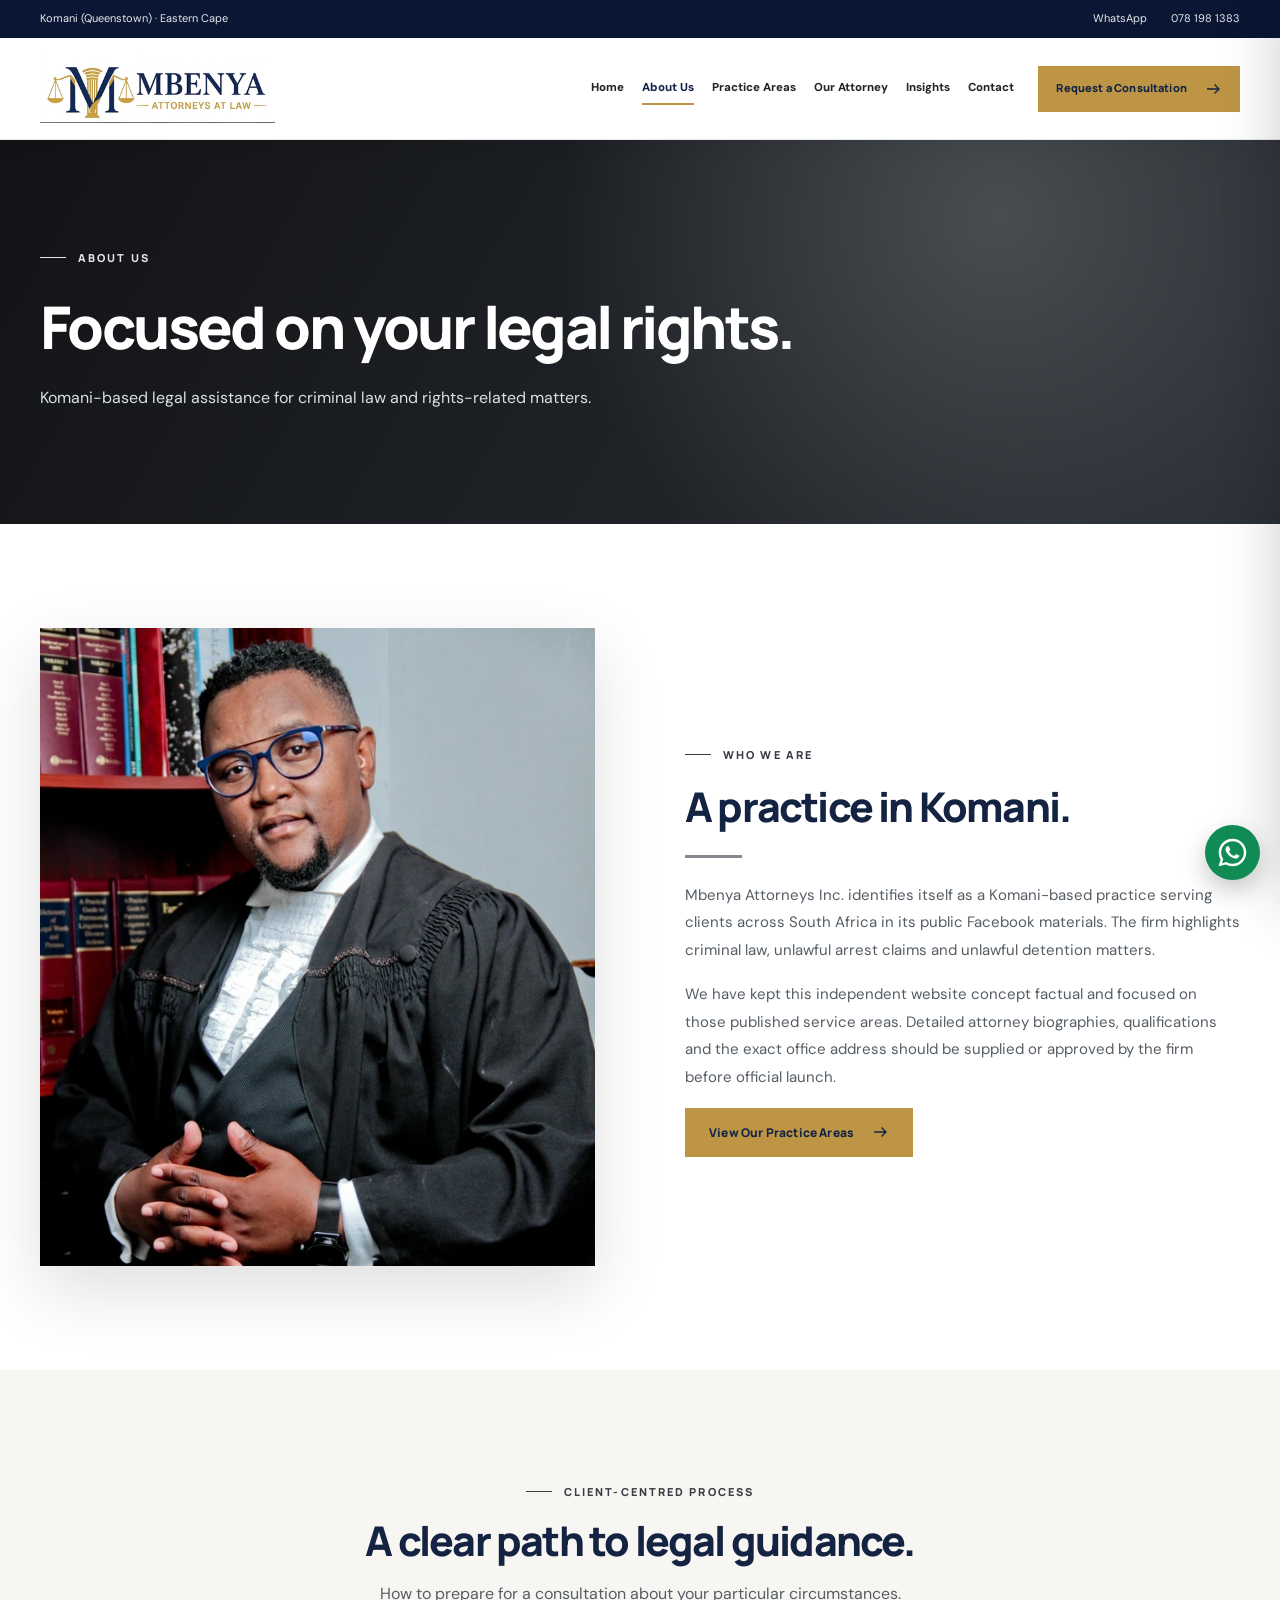
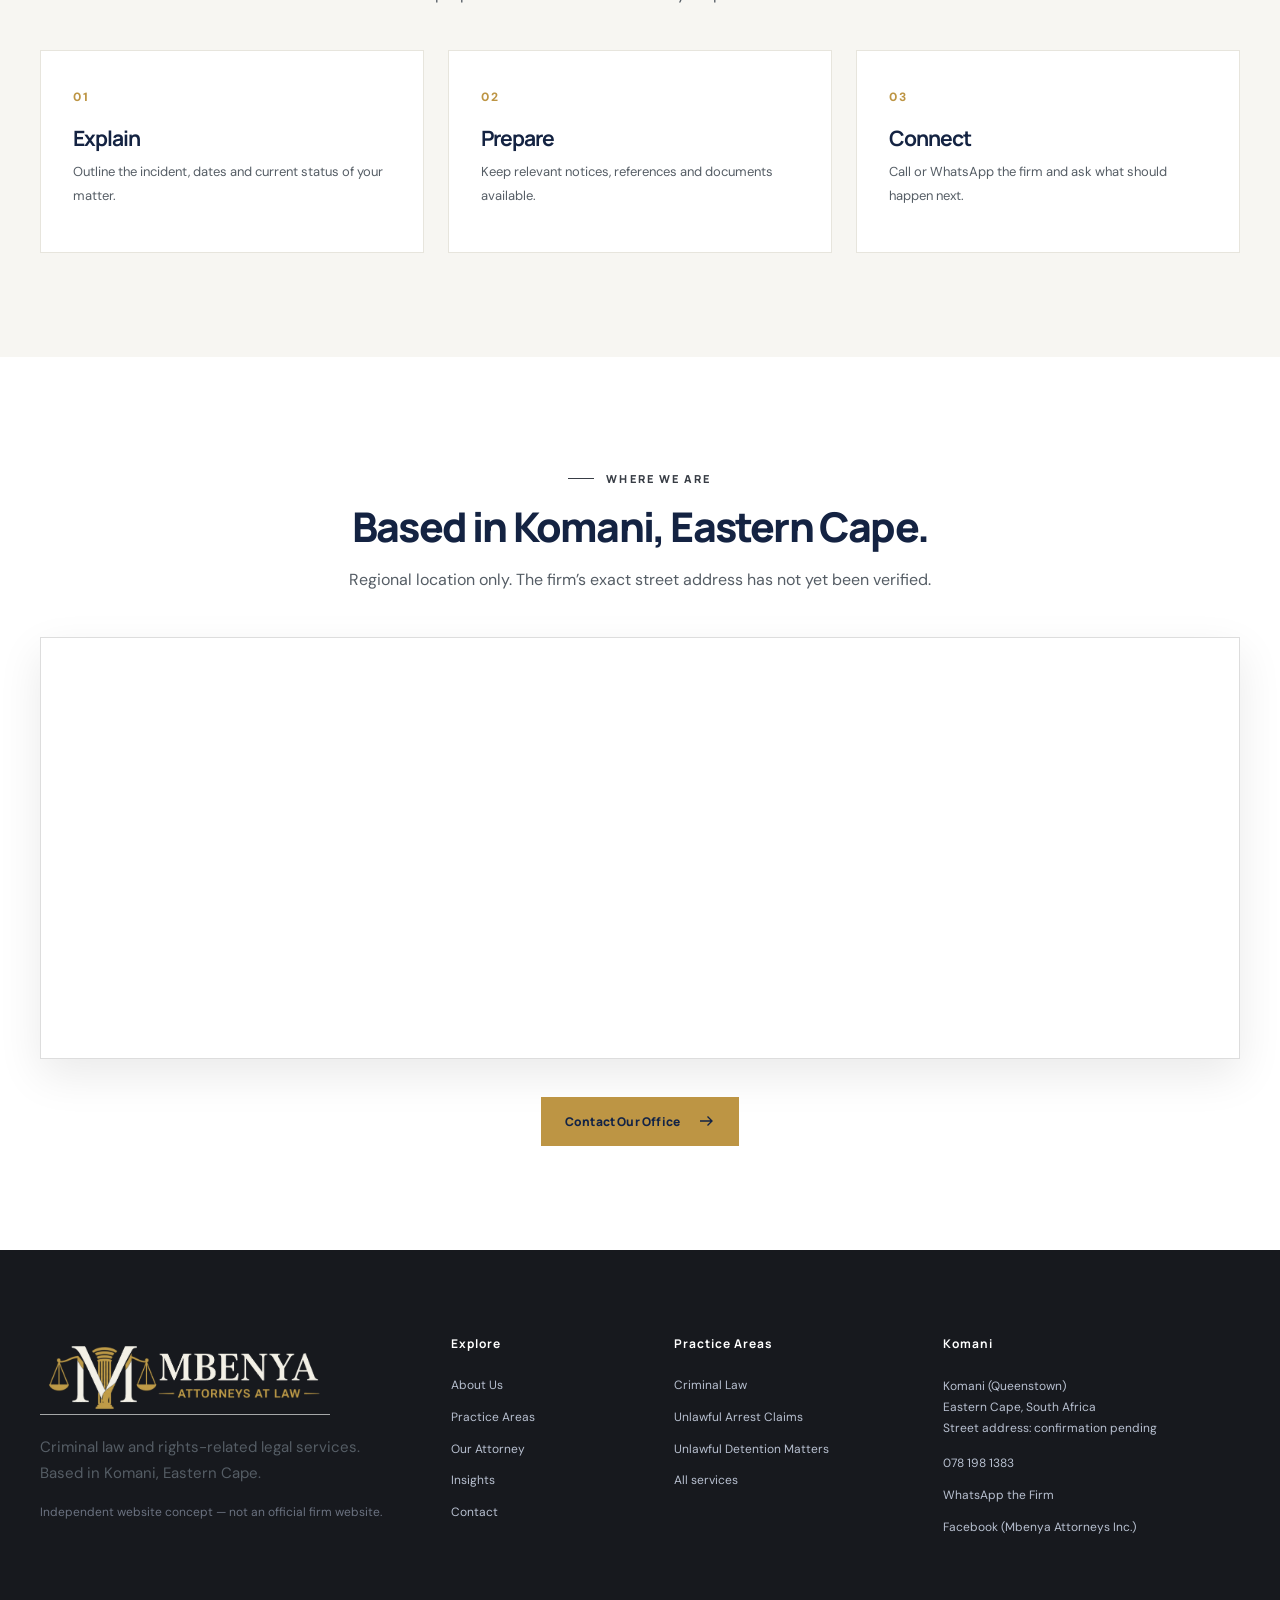
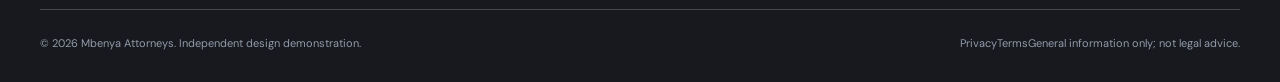
==== commit 9b82ca80: "Upgrade attorney portraits, footer logo and SEO" ====
--- a/about/index.html
+++ b/about/index.html
@@ -1,3 +1,3 @@
-<!doctype html><html lang="en-ZA"><head><meta charset="utf-8"><meta name="viewport" content="width=device-width,initial-scale=1"><meta name="theme-color" content="#10244a"><title>About the Firm | Mbenya Attorneys</title><meta name="description" content="Learn about Mbenya Attorneys in Komani, Eastern Cape, and its publicly listed criminal law and rights-related practice areas."><meta name="robots" content="noindex,nofollow,noarchive,max-image-preview:large"><meta property="og:title" content="About the Firm | Mbenya Attorneys"><meta property="og:description" content="Learn about Mbenya Attorneys in Komani, Eastern Cape, and its publicly listed criminal law and rights-related practice areas."><meta property="og:type" content="website"><meta property="og:image" content="/assets/social-preview.jpg"><meta name="twitter:card" content="summary_large_image"><link rel="icon" type="image/png" href="/assets/favicon.png"><link rel="preconnect" href="https://images.pexels.com"><link rel="preconnect" href="https://fonts.googleapis.com"><link rel="preconnect" href="https://fonts.gstatic.com" crossorigin><link rel="stylesheet" href="/assets/site.css"><script defer src="/assets/site.js"></script></head><body><a class="skip-link" href="#main">Skip to content</a><div class="topbar"><div class="container topbar-inner"><span class="topbar-address">Komani (Queenstown) · Eastern Cape</span><div class="topbar-links"><a href="https://wa.me/27781981383" target="_blank" rel="noopener noreferrer">WhatsApp</a><a href="tel:+27781981383">078 198 1383</a></div></div></div><header class="nav-shell"><div class="container nav-inner"><a class="brand" href="/" aria-label="Mbenya Attorneys home"><img src="/assets/logo-header.png" width="235" height="69" alt="Mbenya Attorneys at Law official supplied logo"></a><nav class="nav-links" aria-label="Main navigation"><a class="nav-link " href="/" >Home</a><a class="nav-link active" href="/about/" aria-current=page>About Us</a><a class="nav-link " href="/practice-areas/" >Practice Areas</a><a class="nav-link " href="/our-attorney/" >Our Attorney</a><a class="nav-link " href="/insights/" >Insights</a><a class="nav-link " href="/contact/" >Contact</a></nav><a class="btn btn-gold nav-cta" href="/contact/">Request a Consultation <svg aria-hidden="true" xmlns="http://www.w3.org/2000/svg" width="18" height="18" viewBox="0 0 24 24" fill="none" stroke="currentColor" stroke-width="1.8"><path d="M4 12h16m-6-6 6 6-6 6"/></svg></a><button type="button" class="menu-open" aria-label="Open navigation" aria-expanded="false" aria-controls="mobile-panel" data-mobile-open>☰</button></div></header><div class="mobile-backdrop" id="mobile-backdrop"></div><nav class="mobile-panel" id="mobile-panel" aria-label="Mobile navigation" aria-hidden="true" inert><div class="mobile-head"><img src="/assets/logo-header.png" alt="Mbenya Attorneys logo"><button type="button" data-mobile-close aria-label="Close navigation">×</button></div><div class="mobile-links"><a href="/">Home</a><a href="/about/">About Us</a><a href="/practice-areas/">Practice Areas</a><a href="/our-attorney/">Our Attorney</a><a href="/insights/">Insights</a><a href="/contact/">Contact</a></div><a class="btn btn-gold mobile-cta" href="/contact/">Contact the Firm <svg aria-hidden="true" xmlns="http://www.w3.org/2000/svg" width="18" height="18" viewBox="0 0 24 24" fill="none" stroke="currentColor" stroke-width="1.8"><path d="M4 12h16m-6-6 6 6-6 6"/></svg></a></nav><main id="main"><section class="page-hero"><div class="container"><span class="eyebrow eyebrow-light">ABOUT US</span><h1>Focused on your legal rights.</h1><p>Komani-based legal assistance for criminal law and rights-related matters.</p></div></section><section class="section"><div class="container intro-grid"><div class="decorative-photo mbenya-portrait-panel"><img src="/assets/portrait-robes.webp" alt="Client-supplied photograph of the legal professional wearing advocate robes" width="206" height="206" loading="lazy" decoding="async" ></div><div class="intro-copy"><span class="eyebrow">WHO WE ARE</span><h2>A practice in Komani.</h2><div class="accent-line"></div><p>Mbenya Attorneys Inc. identifies itself as a Komani-based practice serving clients across South Africa in its public Facebook materials. The firm highlights criminal law, unlawful arrest claims and unlawful detention matters.</p><p>We have kept this independent website concept factual and focused on those published service areas. Detailed attorney biographies, qualifications and the exact office address should be supplied or approved by the firm before official launch.</p><a class="btn btn-gold" href="/practice-areas/">View Our Practice Areas <svg aria-hidden="true" xmlns="http://www.w3.org/2000/svg" width="18" height="18" viewBox="0 0 24 24" fill="none" stroke="currentColor" stroke-width="1.8"><path d="M4 12h16m-6-6 6 6-6 6"/></svg></a></div></div></section>
+<!doctype html><html lang="en-ZA"><head><meta charset="utf-8"><meta name="viewport" content="width=device-width,initial-scale=1"><meta name="theme-color" content="#10244a"><title>About the Firm | Mbenya Attorneys</title><meta name="description" content="Learn about Mbenya Attorneys in Komani, Eastern Cape, and its publicly listed criminal law and rights-related practice areas."><meta name="robots" content="noindex,nofollow,noarchive,max-image-preview:large"><meta property="og:title" content="About the Firm | Mbenya Attorneys"><meta property="og:description" content="Learn about Mbenya Attorneys in Komani, Eastern Cape, and its publicly listed criminal law and rights-related practice areas."><meta property="og:type" content="website"><meta property="og:image" content="/assets/social-preview.jpg"><meta name="twitter:card" content="summary_large_image"><link rel="icon" type="image/png" href="/assets/favicon.png"><link rel="preconnect" href="https://images.pexels.com"><link rel="preconnect" href="https://fonts.googleapis.com"><link rel="preconnect" href="https://fonts.gstatic.com" crossorigin><link rel="stylesheet" href="/assets/site.css"><script defer src="/assets/site.js"></script><meta content="en_ZA" property="og:locale"/><meta content="Mbenya Attorneys" property="og:site_name"/><meta content="About the Firm | Mbenya Attorneys" name="twitter:title"/><meta content="Learn about Mbenya Attorneys in Komani, Eastern Cape, and its publicly listed criminal law and rights-related practice areas." name="twitter:description"/><meta content="/assets/social-preview.jpg" name="twitter:image"/></head><body><a class="skip-link" href="#main">Skip to content</a><div class="topbar"><div class="container topbar-inner"><span class="topbar-address">Komani (Queenstown) · Eastern Cape</span><div class="topbar-links"><a href="https://wa.me/27781981383" target="_blank" rel="noopener noreferrer">WhatsApp</a><a href="tel:+27781981383">078 198 1383</a></div></div></div><header class="nav-shell"><div class="container nav-inner"><a class="brand" href="/" aria-label="Mbenya Attorneys home"><img src="/assets/logo-header.png" width="235" height="69" alt="Mbenya Attorneys at Law official supplied logo"></a><nav class="nav-links" aria-label="Main navigation"><a class="nav-link " href="/" >Home</a><a class="nav-link active" href="/about/" aria-current=page>About Us</a><a class="nav-link " href="/practice-areas/" >Practice Areas</a><a class="nav-link " href="/our-attorney/" >Our Attorney</a><a class="nav-link " href="/insights/" >Insights</a><a class="nav-link " href="/contact/" >Contact</a></nav><a class="btn btn-gold nav-cta" href="/contact/">Request a Consultation <svg aria-hidden="true" xmlns="http://www.w3.org/2000/svg" width="18" height="18" viewBox="0 0 24 24" fill="none" stroke="currentColor" stroke-width="1.8"><path d="M4 12h16m-6-6 6 6-6 6"/></svg></a><button type="button" class="menu-open" aria-label="Open navigation" aria-expanded="false" aria-controls="mobile-panel" data-mobile-open>☰</button></div></header><div class="mobile-backdrop" id="mobile-backdrop"></div><nav class="mobile-panel" id="mobile-panel" aria-label="Mobile navigation" aria-hidden="true" inert><div class="mobile-head"><img src="/assets/logo-header.png" alt="Mbenya Attorneys logo"><button type="button" data-mobile-close aria-label="Close navigation">×</button></div><div class="mobile-links"><a href="/">Home</a><a href="/about/">About Us</a><a href="/practice-areas/">Practice Areas</a><a href="/our-attorney/">Our Attorney</a><a href="/insights/">Insights</a><a href="/contact/">Contact</a></div><a class="btn btn-gold mobile-cta" href="/contact/">Contact the Firm <svg aria-hidden="true" xmlns="http://www.w3.org/2000/svg" width="18" height="18" viewBox="0 0 24 24" fill="none" stroke="currentColor" stroke-width="1.8"><path d="M4 12h16m-6-6 6 6-6 6"/></svg></a></nav><main id="main"><section class="page-hero"><div class="container"><span class="eyebrow eyebrow-light">ABOUT US</span><h1>Focused on your legal rights.</h1><p>Komani-based legal assistance for criminal law and rights-related matters.</p></div></section><section class="section"><div class="container intro-grid"><div class="decorative-photo mbenya-portrait-panel"><img src="/assets/portrait-robes.webp" alt="Client-supplied photograph of the legal professional in black legal robes" width="662" height="994" loading="lazy" decoding="async" ></div><div class="intro-copy"><span class="eyebrow">WHO WE ARE</span><h2>A practice in Komani.</h2><div class="accent-line"></div><p>Mbenya Attorneys Inc. identifies itself as a Komani-based practice serving clients across South Africa in its public Facebook materials. The firm highlights criminal law, unlawful arrest claims and unlawful detention matters.</p><p>We have kept this independent website concept factual and focused on those published service areas. Detailed attorney biographies, qualifications and the exact office address should be supplied or approved by the firm before official launch.</p><a class="btn btn-gold" href="/practice-areas/">View Our Practice Areas <svg aria-hidden="true" xmlns="http://www.w3.org/2000/svg" width="18" height="18" viewBox="0 0 24 24" fill="none" stroke="currentColor" stroke-width="1.8"><path d="M4 12h16m-6-6 6 6-6 6"/></svg></a></div></div></section>
 <section class="section cream"><div class="container"><div class="section-heading centered"><span class="eyebrow">CLIENT-CENTRED PROCESS</span><h2>A clear path to legal guidance.</h2><p>How to prepare for a consultation about your particular circumstances.</p></div><div class="three-values"><article><span>01</span><h3>Explain</h3><p>Outline the incident, dates and current status of your matter.</p></article><article><span>02</span><h3>Prepare</h3><p>Keep relevant notices, references and documents available.</p></article><article><span>03</span><h3>Connect</h3><p>Call or WhatsApp the firm and ask what should happen next.</p></article></div></div></section>
-<section class="section"><div class="container"><div class="section-heading centered"><span class="eyebrow">WHERE WE ARE</span><h2>Based in Komani, Eastern Cape.</h2><p>Regional location only. The firm’s exact street address has not yet been verified.</p></div><div class="map-frame"><iframe title="Regional map of Komani, Eastern Cape — not an office location pin" loading="lazy" referrerpolicy="no-referrer-when-downgrade" src="https://www.google.com/maps?q=Komani%2C%20Eastern%20Cape%2C%20South%20Africa&amp;output=embed"></iframe></div><div class="section-action centered"><a class="btn btn-gold" href="/contact/">Contact Our Office <svg aria-hidden="true" xmlns="http://www.w3.org/2000/svg" width="18" height="18" viewBox="0 0 24 24" fill="none" stroke="currentColor" stroke-width="1.8"><path d="M4 12h16m-6-6 6 6-6 6"/></svg></a></div></div></section></main><footer class="site-footer"><div class="container"><div class="footer-grid"><div><a class="footer-logo" href="/"><img src="/assets/logo-dark-4k.png" alt="Mbenya Attorneys at Law logo" width="300" height="88" loading="lazy"></a><p>Criminal law and rights-related legal services. Based in Komani, Eastern Cape.</p><p class="demo-note">Independent website concept — not an official firm website.</p></div><div><h3>Explore</h3><div class="footer-links"><a href="/about/">About Us</a><a href="/practice-areas/">Practice Areas</a><a href="/our-attorney/">Our Attorney</a><a href="/insights/">Insights</a><a href="/contact/">Contact</a></div></div><div><h3>Practice Areas</h3><div class="footer-links"><a href="/practice-areas/#criminal">Criminal Law</a><a href="/practice-areas/#arrest">Unlawful Arrest Claims</a><a href="/practice-areas/#detention">Unlawful Detention Matters</a><a href="/practice-areas/">All services</a></div></div><div class="footer-location"><h3>Komani</h3><address>Komani (Queenstown)<br>Eastern Cape, South Africa<br>Street address: confirmation pending</address><div class="footer-links" style="margin-top:15px"><a href="tel:+27781981383">078 198 1383</a><a href="https://wa.me/27781981383" target="_blank" rel="noopener noreferrer">WhatsApp the Firm</a><a href="https://www.facebook.com/ModiAttorneys/" target="_blank" rel="noopener noreferrer">Facebook (Mbenya Attorneys Inc.)</a></div></div></div><div class="footer-bottom"><span>© 2026 Mbenya Attorneys. Independent design demonstration.</span><span class="footer-legal"><a href="/privacy/">Privacy</a><a href="/terms/">Terms</a><span>General information only; not legal advice.</span></span></div></div></footer><a class="floating-whatsapp" href="https://wa.me/27781981383?text=Hello%20Mbenya%20Attorneys%2C%20I%20would%20like%20to%20enquire%20about%20legal%20services." target="_blank" rel="noopener noreferrer" title="WhatsApp Mbenya Attorneys" aria-label="Contact Mbenya Attorneys on WhatsApp"><svg viewBox="0 0 32 32" aria-hidden="true" xmlns="http://www.w3.org/2000/svg"><path fill="currentColor" d="M16 .8C7.61.8.8 7.59.8 15.98c0 2.69.7 5.31 2.03 7.62L.7 31.3l7.91-2.08a15.15 15.15 0 0 0 7.37 1.88h.01c8.38 0 15.2-6.82 15.2-15.2 0-4.06-1.58-7.88-4.46-10.76A15.07 15.07 0 0 0 16 .8Zm0 27.73a12.54 12.54 0 0 1-6.39-1.75l-.46-.27-4.7 1.23 1.25-4.58-.3-.47a12.5 12.5 0 0 1-1.93-6.7C3.47 9.08 9.08 3.47 16 3.47a12.45 12.45 0 0 1 8.87 3.68 12.48 12.48 0 0 1 3.67 8.86c0 6.91-5.62 12.52-12.54 12.52Zm6.88-9.38c-.38-.19-2.23-1.1-2.58-1.23-.34-.13-.59-.19-.84.19s-.96 1.23-1.18 1.49-.44.29-.82.1a10.32 10.32 0 0 1-3.04-1.88 11.39 11.39 0 0 1-2.1-2.61c-.22-.38-.02-.58.16-.77.17-.17.38-.44.57-.66s.25-.38.38-.63.06-.47-.03-.66c-.1-.19-.85-2.04-1.16-2.8-.3-.74-.61-.64-.84-.65l-.71-.01c-.25 0-.66.1-1.01.47-.34.38-1.32 1.29-1.32 3.13s1.35 3.62 1.53 3.87a14.37 14.37 0 0 0 5.51 4.89c1.03.45 1.84.72 2.48.93 1.04.33 1.98.29 2.72.18.83-.13 2.23-.91 2.55-1.79.31-.88.31-1.64.22-1.8-.09-.16-.34-.25-.72-.44Z"/></svg><span class="whatsapp-tooltip" aria-hidden="true">WhatsApp Us</span></a><button type="button" class="scroll-top" title="Back to top" aria-label="Back to top">↑</button></body></html>+<section class="section"><div class="container"><div class="section-heading centered"><span class="eyebrow">WHERE WE ARE</span><h2>Based in Komani, Eastern Cape.</h2><p>Regional location only. The firm’s exact street address has not yet been verified.</p></div><div class="map-frame"><iframe title="Regional map of Komani, Eastern Cape — not an office location pin" loading="lazy" referrerpolicy="no-referrer-when-downgrade" src="https://www.google.com/maps?q=Komani%2C%20Eastern%20Cape%2C%20South%20Africa&amp;output=embed"></iframe></div><div class="section-action centered"><a class="btn btn-gold" href="/contact/">Contact Our Office <svg aria-hidden="true" xmlns="http://www.w3.org/2000/svg" width="18" height="18" viewBox="0 0 24 24" fill="none" stroke="currentColor" stroke-width="1.8"><path d="M4 12h16m-6-6 6 6-6 6"/></svg></a></div></div></section></main><footer class="site-footer"><div class="container"><div class="footer-grid"><div><a class="footer-logo" href="/"><img src="/assets/logo-footer-transparent.png" alt="Mbenya Attorneys at Law logo" width="300" height="88" loading="lazy"></a><p>Criminal law and rights-related legal services. Based in Komani, Eastern Cape.</p><p class="demo-note">Independent website concept — not an official firm website.</p></div><div><h3>Explore</h3><div class="footer-links"><a href="/about/">About Us</a><a href="/practice-areas/">Practice Areas</a><a href="/our-attorney/">Our Attorney</a><a href="/insights/">Insights</a><a href="/contact/">Contact</a></div></div><div><h3>Practice Areas</h3><div class="footer-links"><a href="/practice-areas/#criminal">Criminal Law</a><a href="/practice-areas/#arrest">Unlawful Arrest Claims</a><a href="/practice-areas/#detention">Unlawful Detention Matters</a><a href="/practice-areas/">All services</a></div></div><div class="footer-location"><h3>Komani</h3><address>Komani (Queenstown)<br>Eastern Cape, South Africa<br>Street address: confirmation pending</address><div class="footer-links" style="margin-top:15px"><a href="tel:+27781981383">078 198 1383</a><a href="https://wa.me/27781981383" target="_blank" rel="noopener noreferrer">WhatsApp the Firm</a><a href="https://www.facebook.com/ModiAttorneys/" target="_blank" rel="noopener noreferrer">Facebook (Mbenya Attorneys Inc.)</a></div></div></div><div class="footer-bottom"><span>© 2026 Mbenya Attorneys. Independent design demonstration.</span><span class="footer-legal"><a href="/privacy/">Privacy</a><a href="/terms/">Terms</a><span>General information only; not legal advice.</span></span></div></div></footer><a class="floating-whatsapp" href="https://wa.me/27781981383?text=Hello%20Mbenya%20Attorneys%2C%20I%20would%20like%20to%20enquire%20about%20legal%20services." target="_blank" rel="noopener noreferrer" title="WhatsApp Mbenya Attorneys" aria-label="Contact Mbenya Attorneys on WhatsApp"><svg viewBox="0 0 32 32" aria-hidden="true" xmlns="http://www.w3.org/2000/svg"><path fill="currentColor" d="M16 .8C7.61.8.8 7.59.8 15.98c0 2.69.7 5.31 2.03 7.62L.7 31.3l7.91-2.08a15.15 15.15 0 0 0 7.37 1.88h.01c8.38 0 15.2-6.82 15.2-15.2 0-4.06-1.58-7.88-4.46-10.76A15.07 15.07 0 0 0 16 .8Zm0 27.73a12.54 12.54 0 0 1-6.39-1.75l-.46-.27-4.7 1.23 1.25-4.58-.3-.47a12.5 12.5 0 0 1-1.93-6.7C3.47 9.08 9.08 3.47 16 3.47a12.45 12.45 0 0 1 8.87 3.68 12.48 12.48 0 0 1 3.67 8.86c0 6.91-5.62 12.52-12.54 12.52Zm6.88-9.38c-.38-.19-2.23-1.1-2.58-1.23-.34-.13-.59-.19-.84.19s-.96 1.23-1.18 1.49-.44.29-.82.1a10.32 10.32 0 0 1-3.04-1.88 11.39 11.39 0 0 1-2.1-2.61c-.22-.38-.02-.58.16-.77.17-.17.38-.44.57-.66s.25-.38.38-.63.06-.47-.03-.66c-.1-.19-.85-2.04-1.16-2.8-.3-.74-.61-.64-.84-.65l-.71-.01c-.25 0-.66.1-1.01.47-.34.38-1.32 1.29-1.32 3.13s1.35 3.62 1.53 3.87a14.37 14.37 0 0 0 5.51 4.89c1.03.45 1.84.72 2.48.93 1.04.33 1.98.29 2.72.18.83-.13 2.23-.91 2.55-1.79.31-.88.31-1.64.22-1.8-.09-.16-.34-.25-.72-.44Z"/></svg><span class="whatsapp-tooltip" aria-hidden="true">WhatsApp Us</span></a><button type="button" class="scroll-top" title="Back to top" aria-label="Back to top">↑</button></body></html>
--- a/assets/site.css
+++ b/assets/site.css
@@ -127,13 +127,17 @@
 @media(max-width:760px){.brand{flex-basis:195px;width:195px}.brand img{width:195px}}
 
 
-/* Mbenya imagery correction: display 206px supplied portraits without aggressive enlargement.
-   The original section grids, typography and desktop/mobile navigation remain unchanged. */
-.mbenya-portrait-panel{min-width:0;min-height:455px;position:relative;display:grid;place-items:center;
-  background:linear-gradient(137deg,#e8e5dc 0%,#f7f5ef 56%,#e3dfd3 100%);border:1px solid #ddd7c7;}
-.mbenya-portrait-panel>img,.intro-picture.mbenya-portrait-panel>img,.decorative-photo.mbenya-portrait-panel>img{
-  display:block;width:min(64%,260px);max-width:260px;height:auto !important;aspect-ratio:1 / 1 !important;
-  object-fit:contain;object-position:center;box-shadow:0 12px 34px rgba(9,23,40,.17);}
-@media (max-width:600px){.mbenya-portrait-panel{min-height:335px}
-  .mbenya-portrait-panel>img,.intro-picture.mbenya-portrait-panel>img,.decorative-photo.mbenya-portrait-panel>img{
-  width:min(67%,235px);max-width:235px;aspect-ratio:1 / 1 !important;}}
+/* Mbenya v3: larger client-supplied originals. Keep original Abigail grid, full-size images and balanced mobile crop. */
+.mbenya-portrait-panel {min-width:0;min-height:0;position:relative;display:block;place-items:unset;background:transparent;border:0;overflow:visible;}
+.mbenya-portrait-panel>img,.intro-picture.mbenya-portrait-panel>img,.decorative-photo.mbenya-portrait-panel>img {
+ display:block;width:100%;max-width:100%;height:auto!important;aspect-ratio:4/4.6!important;
+ object-fit:cover;object-position:center 6%;box-shadow:var(--shadow);}
+/* Transparent high-contrast original emblem lettering on the dark footer. No white tile, padding or background. */
+.site-footer .footer-logo,.site-footer .footer-logo img{background:none!important;border:0!important;box-shadow:none!important;padding:0!important;}
+.site-footer .footer-logo img{display:block;width:min(290px,100%);height:auto;max-height:none;object-fit:contain;object-position:left center;}
+@media(max-width:600px){
+ .mbenya-portrait-panel{min-height:0;}
+ .mbenya-portrait-panel>img,.intro-picture.mbenya-portrait-panel>img,.decorative-photo.mbenya-portrait-panel>img {width:100%;max-width:100%;aspect-ratio:4/4.7!important;object-position:center 4%;}
+ .site-footer .footer-logo img{width:min(260px,100%);}
+}
+@media(prefers-reduced-motion:reduce){html{scroll-behavior:auto}}
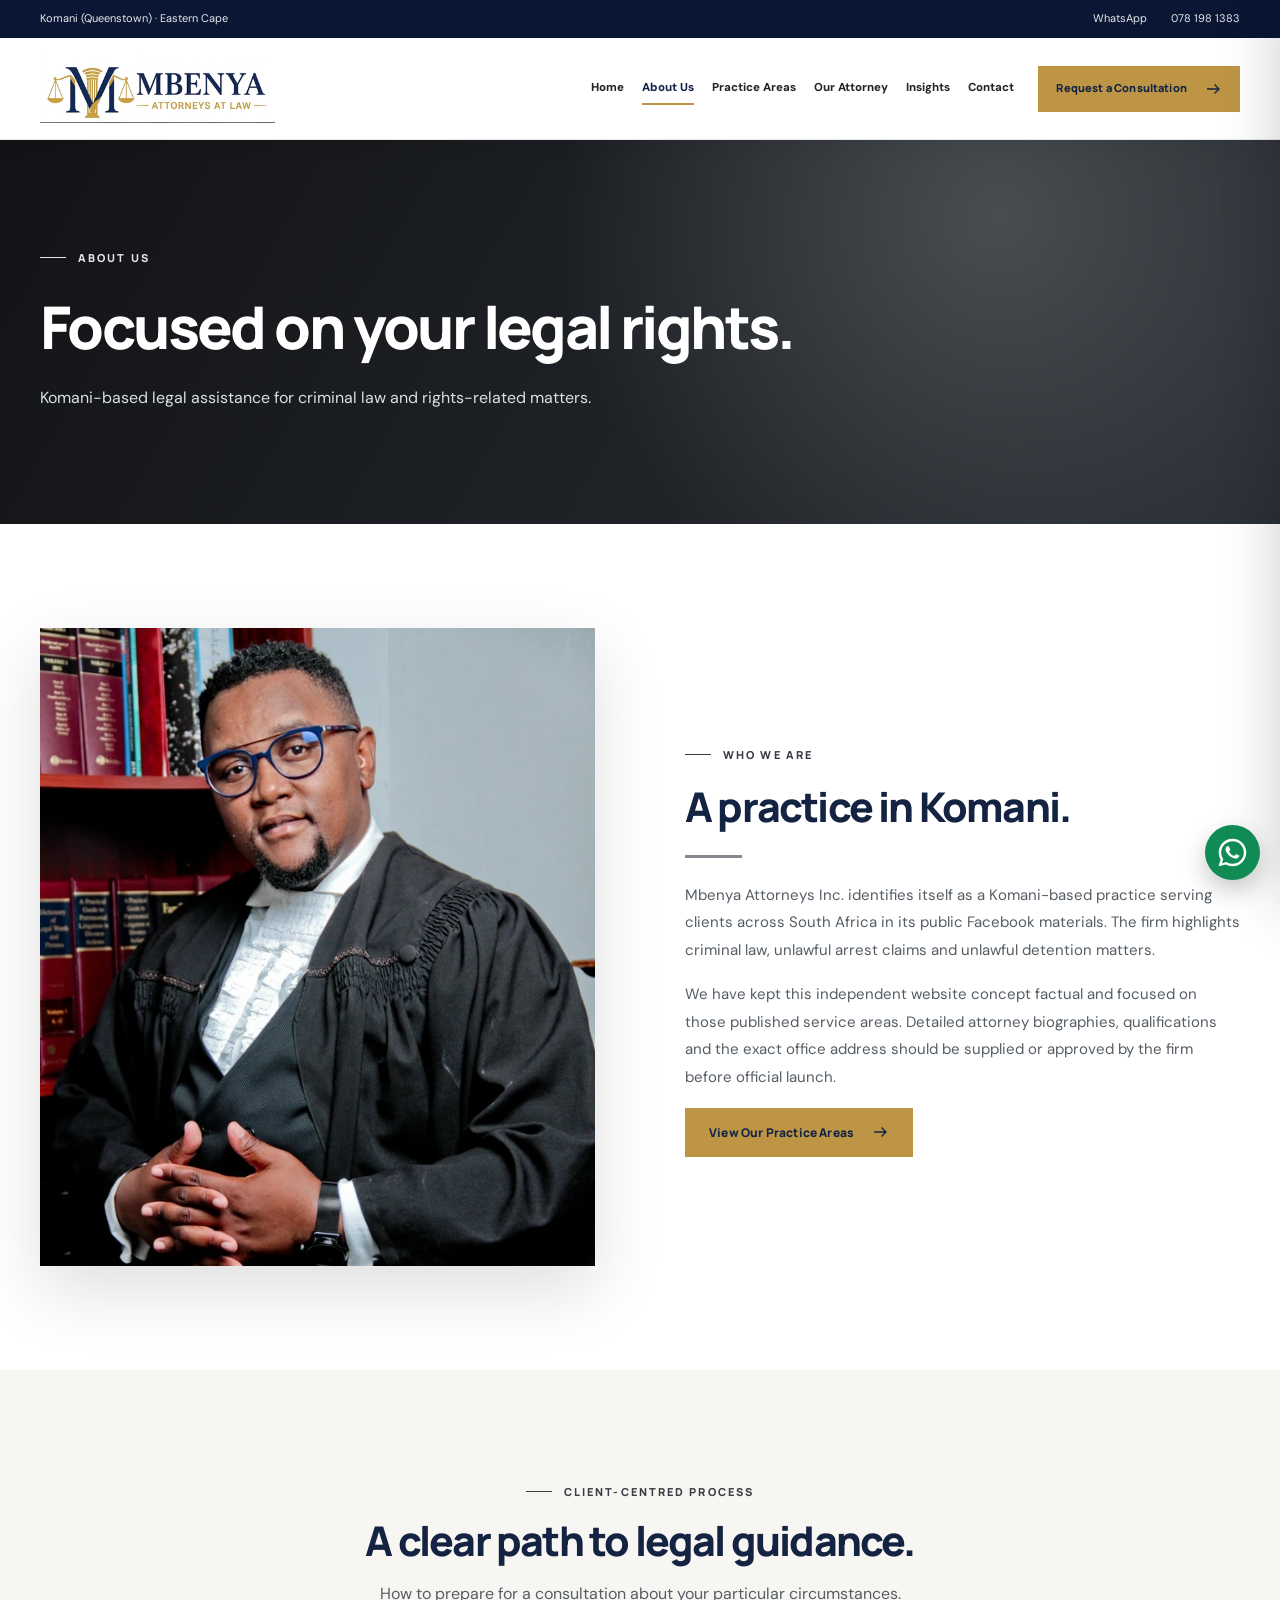
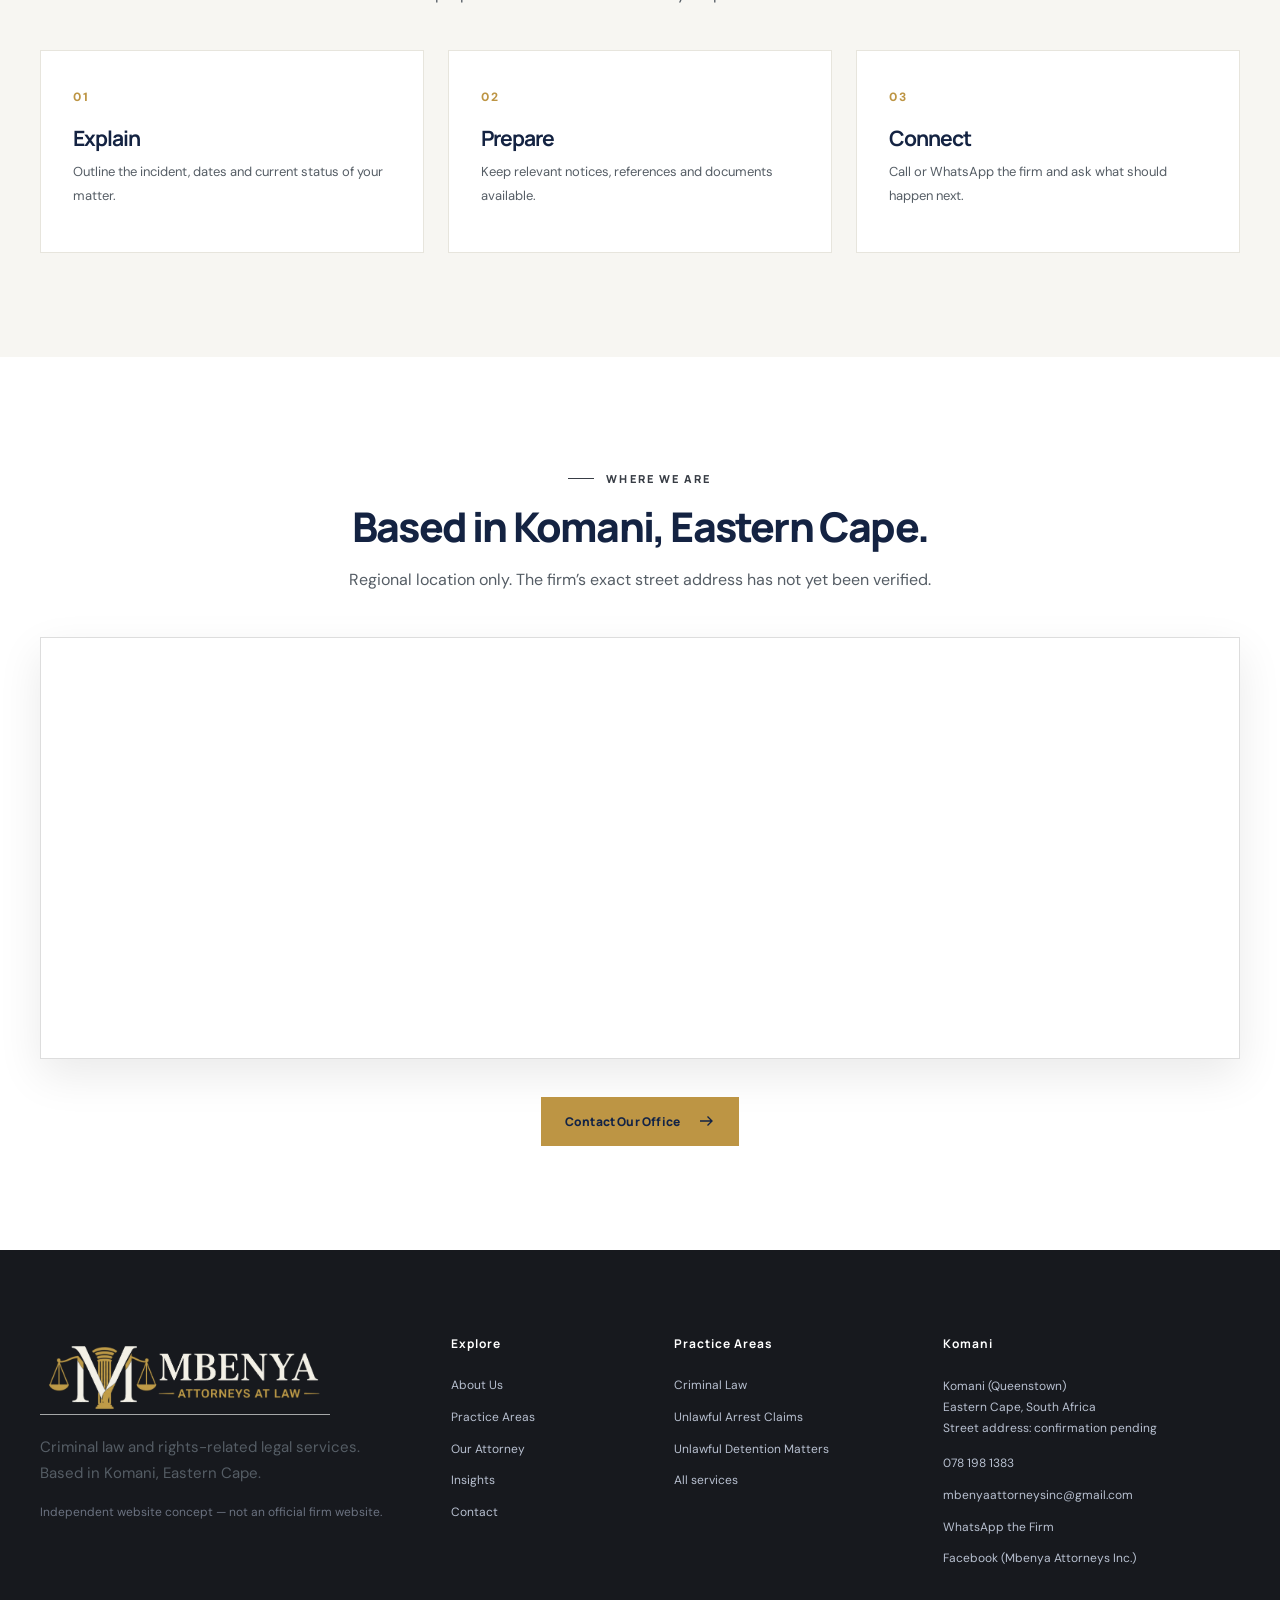
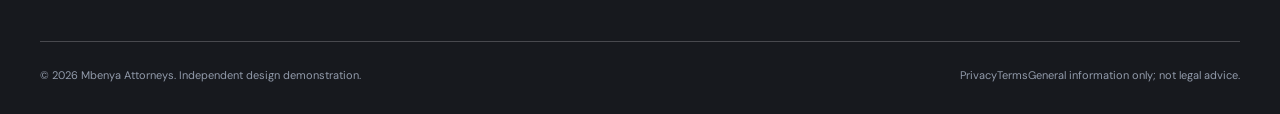
==== commit 16ec3c24: "Add Mbenya Attorneys official email" ====
--- a/about/index.html
+++ b/about/index.html
@@ -1,3 +1,3 @@
 <!doctype html><html lang="en-ZA"><head><meta charset="utf-8"><meta name="viewport" content="width=device-width,initial-scale=1"><meta name="theme-color" content="#10244a"><title>About the Firm | Mbenya Attorneys</title><meta name="description" content="Learn about Mbenya Attorneys in Komani, Eastern Cape, and its publicly listed criminal law and rights-related practice areas."><meta name="robots" content="noindex,nofollow,noarchive,max-image-preview:large"><meta property="og:title" content="About the Firm | Mbenya Attorneys"><meta property="og:description" content="Learn about Mbenya Attorneys in Komani, Eastern Cape, and its publicly listed criminal law and rights-related practice areas."><meta property="og:type" content="website"><meta property="og:image" content="/assets/social-preview.jpg"><meta name="twitter:card" content="summary_large_image"><link rel="icon" type="image/png" href="/assets/favicon.png"><link rel="preconnect" href="https://images.pexels.com"><link rel="preconnect" href="https://fonts.googleapis.com"><link rel="preconnect" href="https://fonts.gstatic.com" crossorigin><link rel="stylesheet" href="/assets/site.css"><script defer src="/assets/site.js"></script><meta content="en_ZA" property="og:locale"/><meta content="Mbenya Attorneys" property="og:site_name"/><meta content="About the Firm | Mbenya Attorneys" name="twitter:title"/><meta content="Learn about Mbenya Attorneys in Komani, Eastern Cape, and its publicly listed criminal law and rights-related practice areas." name="twitter:description"/><meta content="/assets/social-preview.jpg" name="twitter:image"/></head><body><a class="skip-link" href="#main">Skip to content</a><div class="topbar"><div class="container topbar-inner"><span class="topbar-address">Komani (Queenstown) · Eastern Cape</span><div class="topbar-links"><a href="https://wa.me/27781981383" target="_blank" rel="noopener noreferrer">WhatsApp</a><a href="tel:+27781981383">078 198 1383</a></div></div></div><header class="nav-shell"><div class="container nav-inner"><a class="brand" href="/" aria-label="Mbenya Attorneys home"><img src="/assets/logo-header.png" width="235" height="69" alt="Mbenya Attorneys at Law official supplied logo"></a><nav class="nav-links" aria-label="Main navigation"><a class="nav-link " href="/" >Home</a><a class="nav-link active" href="/about/" aria-current=page>About Us</a><a class="nav-link " href="/practice-areas/" >Practice Areas</a><a class="nav-link " href="/our-attorney/" >Our Attorney</a><a class="nav-link " href="/insights/" >Insights</a><a class="nav-link " href="/contact/" >Contact</a></nav><a class="btn btn-gold nav-cta" href="/contact/">Request a Consultation <svg aria-hidden="true" xmlns="http://www.w3.org/2000/svg" width="18" height="18" viewBox="0 0 24 24" fill="none" stroke="currentColor" stroke-width="1.8"><path d="M4 12h16m-6-6 6 6-6 6"/></svg></a><button type="button" class="menu-open" aria-label="Open navigation" aria-expanded="false" aria-controls="mobile-panel" data-mobile-open>☰</button></div></header><div class="mobile-backdrop" id="mobile-backdrop"></div><nav class="mobile-panel" id="mobile-panel" aria-label="Mobile navigation" aria-hidden="true" inert><div class="mobile-head"><img src="/assets/logo-header.png" alt="Mbenya Attorneys logo"><button type="button" data-mobile-close aria-label="Close navigation">×</button></div><div class="mobile-links"><a href="/">Home</a><a href="/about/">About Us</a><a href="/practice-areas/">Practice Areas</a><a href="/our-attorney/">Our Attorney</a><a href="/insights/">Insights</a><a href="/contact/">Contact</a></div><a class="btn btn-gold mobile-cta" href="/contact/">Contact the Firm <svg aria-hidden="true" xmlns="http://www.w3.org/2000/svg" width="18" height="18" viewBox="0 0 24 24" fill="none" stroke="currentColor" stroke-width="1.8"><path d="M4 12h16m-6-6 6 6-6 6"/></svg></a></nav><main id="main"><section class="page-hero"><div class="container"><span class="eyebrow eyebrow-light">ABOUT US</span><h1>Focused on your legal rights.</h1><p>Komani-based legal assistance for criminal law and rights-related matters.</p></div></section><section class="section"><div class="container intro-grid"><div class="decorative-photo mbenya-portrait-panel"><img src="/assets/portrait-robes.webp" alt="Client-supplied photograph of the legal professional in black legal robes" width="662" height="994" loading="lazy" decoding="async" ></div><div class="intro-copy"><span class="eyebrow">WHO WE ARE</span><h2>A practice in Komani.</h2><div class="accent-line"></div><p>Mbenya Attorneys Inc. identifies itself as a Komani-based practice serving clients across South Africa in its public Facebook materials. The firm highlights criminal law, unlawful arrest claims and unlawful detention matters.</p><p>We have kept this independent website concept factual and focused on those published service areas. Detailed attorney biographies, qualifications and the exact office address should be supplied or approved by the firm before official launch.</p><a class="btn btn-gold" href="/practice-areas/">View Our Practice Areas <svg aria-hidden="true" xmlns="http://www.w3.org/2000/svg" width="18" height="18" viewBox="0 0 24 24" fill="none" stroke="currentColor" stroke-width="1.8"><path d="M4 12h16m-6-6 6 6-6 6"/></svg></a></div></div></section>
 <section class="section cream"><div class="container"><div class="section-heading centered"><span class="eyebrow">CLIENT-CENTRED PROCESS</span><h2>A clear path to legal guidance.</h2><p>How to prepare for a consultation about your particular circumstances.</p></div><div class="three-values"><article><span>01</span><h3>Explain</h3><p>Outline the incident, dates and current status of your matter.</p></article><article><span>02</span><h3>Prepare</h3><p>Keep relevant notices, references and documents available.</p></article><article><span>03</span><h3>Connect</h3><p>Call or WhatsApp the firm and ask what should happen next.</p></article></div></div></section>
-<section class="section"><div class="container"><div class="section-heading centered"><span class="eyebrow">WHERE WE ARE</span><h2>Based in Komani, Eastern Cape.</h2><p>Regional location only. The firm’s exact street address has not yet been verified.</p></div><div class="map-frame"><iframe title="Regional map of Komani, Eastern Cape — not an office location pin" loading="lazy" referrerpolicy="no-referrer-when-downgrade" src="https://www.google.com/maps?q=Komani%2C%20Eastern%20Cape%2C%20South%20Africa&amp;output=embed"></iframe></div><div class="section-action centered"><a class="btn btn-gold" href="/contact/">Contact Our Office <svg aria-hidden="true" xmlns="http://www.w3.org/2000/svg" width="18" height="18" viewBox="0 0 24 24" fill="none" stroke="currentColor" stroke-width="1.8"><path d="M4 12h16m-6-6 6 6-6 6"/></svg></a></div></div></section></main><footer class="site-footer"><div class="container"><div class="footer-grid"><div><a class="footer-logo" href="/"><img src="/assets/logo-footer-transparent.png" alt="Mbenya Attorneys at Law logo" width="300" height="88" loading="lazy"></a><p>Criminal law and rights-related legal services. Based in Komani, Eastern Cape.</p><p class="demo-note">Independent website concept — not an official firm website.</p></div><div><h3>Explore</h3><div class="footer-links"><a href="/about/">About Us</a><a href="/practice-areas/">Practice Areas</a><a href="/our-attorney/">Our Attorney</a><a href="/insights/">Insights</a><a href="/contact/">Contact</a></div></div><div><h3>Practice Areas</h3><div class="footer-links"><a href="/practice-areas/#criminal">Criminal Law</a><a href="/practice-areas/#arrest">Unlawful Arrest Claims</a><a href="/practice-areas/#detention">Unlawful Detention Matters</a><a href="/practice-areas/">All services</a></div></div><div class="footer-location"><h3>Komani</h3><address>Komani (Queenstown)<br>Eastern Cape, South Africa<br>Street address: confirmation pending</address><div class="footer-links" style="margin-top:15px"><a href="tel:+27781981383">078 198 1383</a><a href="https://wa.me/27781981383" target="_blank" rel="noopener noreferrer">WhatsApp the Firm</a><a href="https://www.facebook.com/ModiAttorneys/" target="_blank" rel="noopener noreferrer">Facebook (Mbenya Attorneys Inc.)</a></div></div></div><div class="footer-bottom"><span>© 2026 Mbenya Attorneys. Independent design demonstration.</span><span class="footer-legal"><a href="/privacy/">Privacy</a><a href="/terms/">Terms</a><span>General information only; not legal advice.</span></span></div></div></footer><a class="floating-whatsapp" href="https://wa.me/27781981383?text=Hello%20Mbenya%20Attorneys%2C%20I%20would%20like%20to%20enquire%20about%20legal%20services." target="_blank" rel="noopener noreferrer" title="WhatsApp Mbenya Attorneys" aria-label="Contact Mbenya Attorneys on WhatsApp"><svg viewBox="0 0 32 32" aria-hidden="true" xmlns="http://www.w3.org/2000/svg"><path fill="currentColor" d="M16 .8C7.61.8.8 7.59.8 15.98c0 2.69.7 5.31 2.03 7.62L.7 31.3l7.91-2.08a15.15 15.15 0 0 0 7.37 1.88h.01c8.38 0 15.2-6.82 15.2-15.2 0-4.06-1.58-7.88-4.46-10.76A15.07 15.07 0 0 0 16 .8Zm0 27.73a12.54 12.54 0 0 1-6.39-1.75l-.46-.27-4.7 1.23 1.25-4.58-.3-.47a12.5 12.5 0 0 1-1.93-6.7C3.47 9.08 9.08 3.47 16 3.47a12.45 12.45 0 0 1 8.87 3.68 12.48 12.48 0 0 1 3.67 8.86c0 6.91-5.62 12.52-12.54 12.52Zm6.88-9.38c-.38-.19-2.23-1.1-2.58-1.23-.34-.13-.59-.19-.84.19s-.96 1.23-1.18 1.49-.44.29-.82.1a10.32 10.32 0 0 1-3.04-1.88 11.39 11.39 0 0 1-2.1-2.61c-.22-.38-.02-.58.16-.77.17-.17.38-.44.57-.66s.25-.38.38-.63.06-.47-.03-.66c-.1-.19-.85-2.04-1.16-2.8-.3-.74-.61-.64-.84-.65l-.71-.01c-.25 0-.66.1-1.01.47-.34.38-1.32 1.29-1.32 3.13s1.35 3.62 1.53 3.87a14.37 14.37 0 0 0 5.51 4.89c1.03.45 1.84.72 2.48.93 1.04.33 1.98.29 2.72.18.83-.13 2.23-.91 2.55-1.79.31-.88.31-1.64.22-1.8-.09-.16-.34-.25-.72-.44Z"/></svg><span class="whatsapp-tooltip" aria-hidden="true">WhatsApp Us</span></a><button type="button" class="scroll-top" title="Back to top" aria-label="Back to top">↑</button></body></html>+<section class="section"><div class="container"><div class="section-heading centered"><span class="eyebrow">WHERE WE ARE</span><h2>Based in Komani, Eastern Cape.</h2><p>Regional location only. The firm’s exact street address has not yet been verified.</p></div><div class="map-frame"><iframe title="Regional map of Komani, Eastern Cape — not an office location pin" loading="lazy" referrerpolicy="no-referrer-when-downgrade" src="https://www.google.com/maps?q=Komani%2C%20Eastern%20Cape%2C%20South%20Africa&amp;output=embed"></iframe></div><div class="section-action centered"><a class="btn btn-gold" href="/contact/">Contact Our Office <svg aria-hidden="true" xmlns="http://www.w3.org/2000/svg" width="18" height="18" viewBox="0 0 24 24" fill="none" stroke="currentColor" stroke-width="1.8"><path d="M4 12h16m-6-6 6 6-6 6"/></svg></a></div></div></section></main><footer class="site-footer"><div class="container"><div class="footer-grid"><div><a class="footer-logo" href="/"><img src="/assets/logo-footer-transparent.png" alt="Mbenya Attorneys at Law logo" width="300" height="88" loading="lazy"></a><p>Criminal law and rights-related legal services. Based in Komani, Eastern Cape.</p><p class="demo-note">Independent website concept — not an official firm website.</p></div><div><h3>Explore</h3><div class="footer-links"><a href="/about/">About Us</a><a href="/practice-areas/">Practice Areas</a><a href="/our-attorney/">Our Attorney</a><a href="/insights/">Insights</a><a href="/contact/">Contact</a></div></div><div><h3>Practice Areas</h3><div class="footer-links"><a href="/practice-areas/#criminal">Criminal Law</a><a href="/practice-areas/#arrest">Unlawful Arrest Claims</a><a href="/practice-areas/#detention">Unlawful Detention Matters</a><a href="/practice-areas/">All services</a></div></div><div class="footer-location"><h3>Komani</h3><address>Komani (Queenstown)<br>Eastern Cape, South Africa<br>Street address: confirmation pending</address><div class="footer-links" style="margin-top:15px"><a href="tel:+27781981383">078 198 1383</a><a href="mailto:mbenyaattorneysinc@gmail.com">mbenyaattorneysinc@gmail.com</a><a href="https://wa.me/27781981383" target="_blank" rel="noopener noreferrer">WhatsApp the Firm</a><a href="https://www.facebook.com/ModiAttorneys/" target="_blank" rel="noopener noreferrer">Facebook (Mbenya Attorneys Inc.)</a></div></div></div><div class="footer-bottom"><span>© 2026 Mbenya Attorneys. Independent design demonstration.</span><span class="footer-legal"><a href="/privacy/">Privacy</a><a href="/terms/">Terms</a><span>General information only; not legal advice.</span></span></div></div></footer><a class="floating-whatsapp" href="https://wa.me/27781981383?text=Hello%20Mbenya%20Attorneys%2C%20I%20would%20like%20to%20enquire%20about%20legal%20services." target="_blank" rel="noopener noreferrer" title="WhatsApp Mbenya Attorneys" aria-label="Contact Mbenya Attorneys on WhatsApp"><svg viewBox="0 0 32 32" aria-hidden="true" xmlns="http://www.w3.org/2000/svg"><path fill="currentColor" d="M16 .8C7.61.8.8 7.59.8 15.98c0 2.69.7 5.31 2.03 7.62L.7 31.3l7.91-2.08a15.15 15.15 0 0 0 7.37 1.88h.01c8.38 0 15.2-6.82 15.2-15.2 0-4.06-1.58-7.88-4.46-10.76A15.07 15.07 0 0 0 16 .8Zm0 27.73a12.54 12.54 0 0 1-6.39-1.75l-.46-.27-4.7 1.23 1.25-4.58-.3-.47a12.5 12.5 0 0 1-1.93-6.7C3.47 9.08 9.08 3.47 16 3.47a12.45 12.45 0 0 1 8.87 3.68 12.48 12.48 0 0 1 3.67 8.86c0 6.91-5.62 12.52-12.54 12.52Zm6.88-9.38c-.38-.19-2.23-1.1-2.58-1.23-.34-.13-.59-.19-.84.19s-.96 1.23-1.18 1.49-.44.29-.82.1a10.32 10.32 0 0 1-3.04-1.88 11.39 11.39 0 0 1-2.1-2.61c-.22-.38-.02-.58.16-.77.17-.17.38-.44.57-.66s.25-.38.38-.63.06-.47-.03-.66c-.1-.19-.85-2.04-1.16-2.8-.3-.74-.61-.64-.84-.65l-.71-.01c-.25 0-.66.1-1.01.47-.34.38-1.32 1.29-1.32 3.13s1.35 3.62 1.53 3.87a14.37 14.37 0 0 0 5.51 4.89c1.03.45 1.84.72 2.48.93 1.04.33 1.98.29 2.72.18.83-.13 2.23-.91 2.55-1.79.31-.88.31-1.64.22-1.8-.09-.16-.34-.25-.72-.44Z"/></svg><span class="whatsapp-tooltip" aria-hidden="true">WhatsApp Us</span></a><button type="button" class="scroll-top" title="Back to top" aria-label="Back to top">↑</button></body></html>
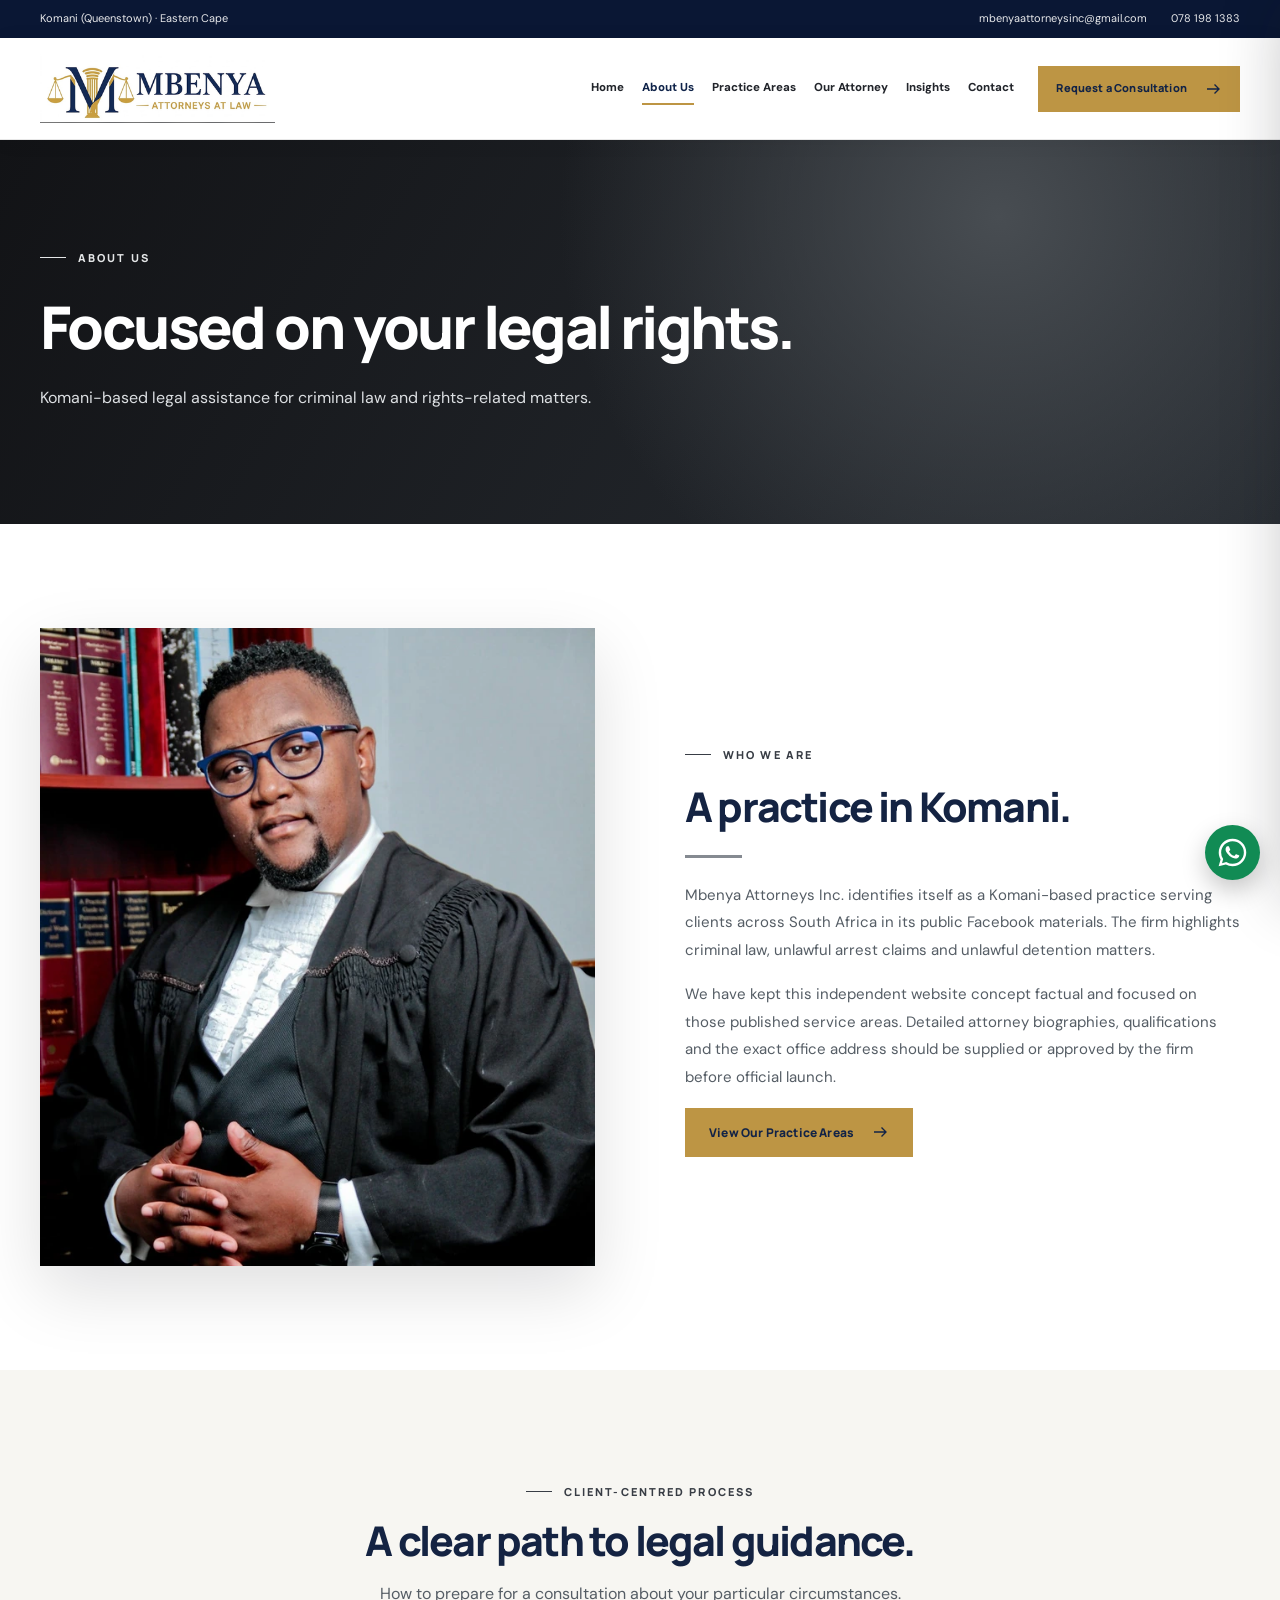
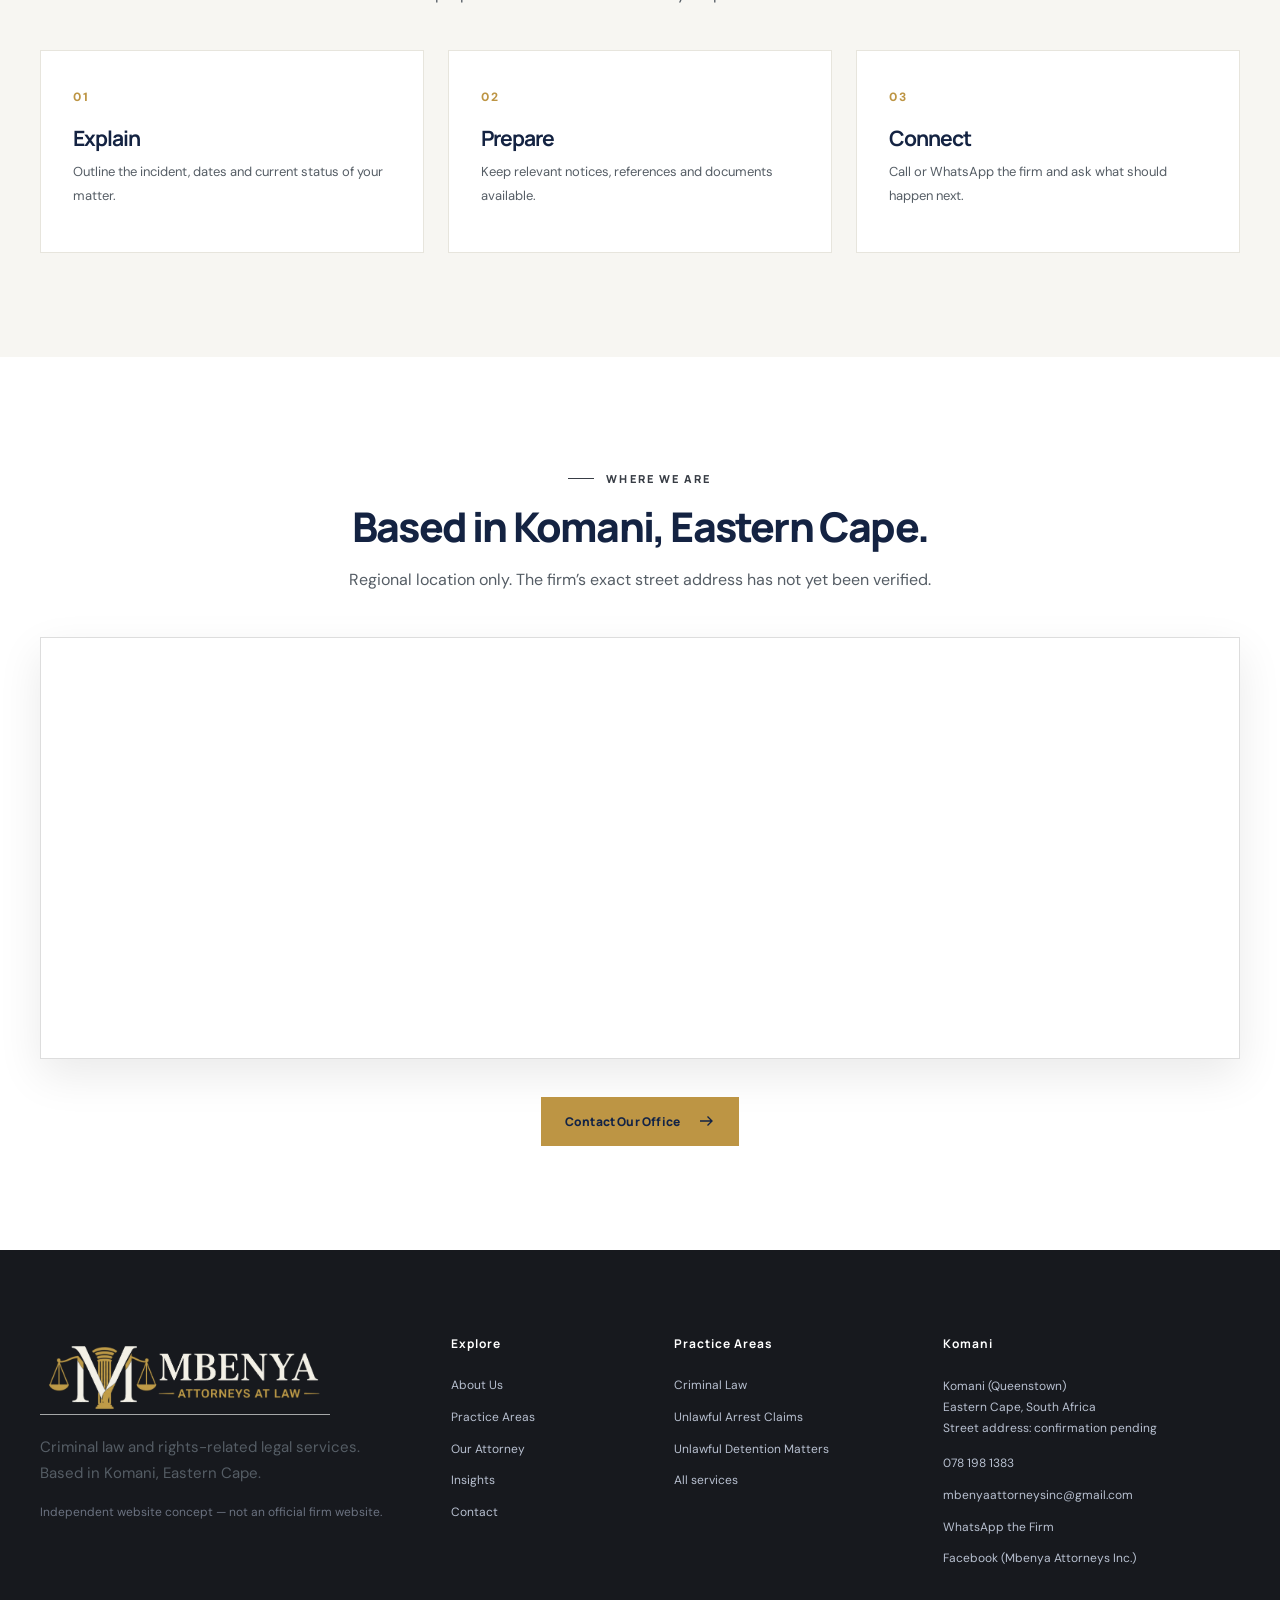
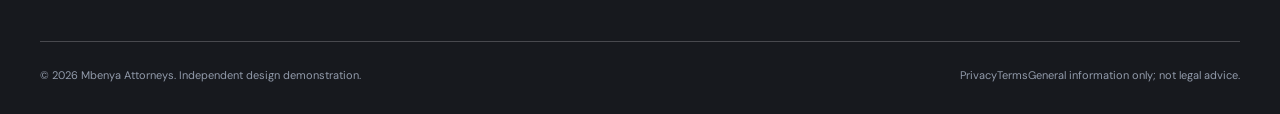
==== commit 8aed5bdb: "Update header with official email and phone number" ====
--- a/about/index.html
+++ b/about/index.html
@@ -1,3 +1,3 @@
-<!doctype html><html lang="en-ZA"><head><meta charset="utf-8"><meta name="viewport" content="width=device-width,initial-scale=1"><meta name="theme-color" content="#10244a"><title>About the Firm | Mbenya Attorneys</title><meta name="description" content="Learn about Mbenya Attorneys in Komani, Eastern Cape, and its publicly listed criminal law and rights-related practice areas."><meta name="robots" content="noindex,nofollow,noarchive,max-image-preview:large"><meta property="og:title" content="About the Firm | Mbenya Attorneys"><meta property="og:description" content="Learn about Mbenya Attorneys in Komani, Eastern Cape, and its publicly listed criminal law and rights-related practice areas."><meta property="og:type" content="website"><meta property="og:image" content="/assets/social-preview.jpg"><meta name="twitter:card" content="summary_large_image"><link rel="icon" type="image/png" href="/assets/favicon.png"><link rel="preconnect" href="https://images.pexels.com"><link rel="preconnect" href="https://fonts.googleapis.com"><link rel="preconnect" href="https://fonts.gstatic.com" crossorigin><link rel="stylesheet" href="/assets/site.css"><script defer src="/assets/site.js"></script><meta content="en_ZA" property="og:locale"/><meta content="Mbenya Attorneys" property="og:site_name"/><meta content="About the Firm | Mbenya Attorneys" name="twitter:title"/><meta content="Learn about Mbenya Attorneys in Komani, Eastern Cape, and its publicly listed criminal law and rights-related practice areas." name="twitter:description"/><meta content="/assets/social-preview.jpg" name="twitter:image"/></head><body><a class="skip-link" href="#main">Skip to content</a><div class="topbar"><div class="container topbar-inner"><span class="topbar-address">Komani (Queenstown) · Eastern Cape</span><div class="topbar-links"><a href="https://wa.me/27781981383" target="_blank" rel="noopener noreferrer">WhatsApp</a><a href="tel:+27781981383">078 198 1383</a></div></div></div><header class="nav-shell"><div class="container nav-inner"><a class="brand" href="/" aria-label="Mbenya Attorneys home"><img src="/assets/logo-header.png" width="235" height="69" alt="Mbenya Attorneys at Law official supplied logo"></a><nav class="nav-links" aria-label="Main navigation"><a class="nav-link " href="/" >Home</a><a class="nav-link active" href="/about/" aria-current=page>About Us</a><a class="nav-link " href="/practice-areas/" >Practice Areas</a><a class="nav-link " href="/our-attorney/" >Our Attorney</a><a class="nav-link " href="/insights/" >Insights</a><a class="nav-link " href="/contact/" >Contact</a></nav><a class="btn btn-gold nav-cta" href="/contact/">Request a Consultation <svg aria-hidden="true" xmlns="http://www.w3.org/2000/svg" width="18" height="18" viewBox="0 0 24 24" fill="none" stroke="currentColor" stroke-width="1.8"><path d="M4 12h16m-6-6 6 6-6 6"/></svg></a><button type="button" class="menu-open" aria-label="Open navigation" aria-expanded="false" aria-controls="mobile-panel" data-mobile-open>☰</button></div></header><div class="mobile-backdrop" id="mobile-backdrop"></div><nav class="mobile-panel" id="mobile-panel" aria-label="Mobile navigation" aria-hidden="true" inert><div class="mobile-head"><img src="/assets/logo-header.png" alt="Mbenya Attorneys logo"><button type="button" data-mobile-close aria-label="Close navigation">×</button></div><div class="mobile-links"><a href="/">Home</a><a href="/about/">About Us</a><a href="/practice-areas/">Practice Areas</a><a href="/our-attorney/">Our Attorney</a><a href="/insights/">Insights</a><a href="/contact/">Contact</a></div><a class="btn btn-gold mobile-cta" href="/contact/">Contact the Firm <svg aria-hidden="true" xmlns="http://www.w3.org/2000/svg" width="18" height="18" viewBox="0 0 24 24" fill="none" stroke="currentColor" stroke-width="1.8"><path d="M4 12h16m-6-6 6 6-6 6"/></svg></a></nav><main id="main"><section class="page-hero"><div class="container"><span class="eyebrow eyebrow-light">ABOUT US</span><h1>Focused on your legal rights.</h1><p>Komani-based legal assistance for criminal law and rights-related matters.</p></div></section><section class="section"><div class="container intro-grid"><div class="decorative-photo mbenya-portrait-panel"><img src="/assets/portrait-robes.webp" alt="Client-supplied photograph of the legal professional in black legal robes" width="662" height="994" loading="lazy" decoding="async" ></div><div class="intro-copy"><span class="eyebrow">WHO WE ARE</span><h2>A practice in Komani.</h2><div class="accent-line"></div><p>Mbenya Attorneys Inc. identifies itself as a Komani-based practice serving clients across South Africa in its public Facebook materials. The firm highlights criminal law, unlawful arrest claims and unlawful detention matters.</p><p>We have kept this independent website concept factual and focused on those published service areas. Detailed attorney biographies, qualifications and the exact office address should be supplied or approved by the firm before official launch.</p><a class="btn btn-gold" href="/practice-areas/">View Our Practice Areas <svg aria-hidden="true" xmlns="http://www.w3.org/2000/svg" width="18" height="18" viewBox="0 0 24 24" fill="none" stroke="currentColor" stroke-width="1.8"><path d="M4 12h16m-6-6 6 6-6 6"/></svg></a></div></div></section>
+<!doctype html><html lang="en-ZA"><head><meta charset="utf-8"><meta name="viewport" content="width=device-width,initial-scale=1"><meta name="theme-color" content="#10244a"><title>About the Firm | Mbenya Attorneys</title><meta name="description" content="Learn about Mbenya Attorneys in Komani, Eastern Cape, and its publicly listed criminal law and rights-related practice areas."><meta name="robots" content="noindex,nofollow,noarchive,max-image-preview:large"><meta property="og:title" content="About the Firm | Mbenya Attorneys"><meta property="og:description" content="Learn about Mbenya Attorneys in Komani, Eastern Cape, and its publicly listed criminal law and rights-related practice areas."><meta property="og:type" content="website"><meta property="og:image" content="/assets/social-preview.jpg"><meta name="twitter:card" content="summary_large_image"><link rel="icon" type="image/png" href="/assets/favicon.png"><link rel="preconnect" href="https://images.pexels.com"><link rel="preconnect" href="https://fonts.googleapis.com"><link rel="preconnect" href="https://fonts.gstatic.com" crossorigin><link rel="stylesheet" href="/assets/site.css"><script defer src="/assets/site.js"></script><meta content="en_ZA" property="og:locale"/><meta content="Mbenya Attorneys" property="og:site_name"/><meta content="About the Firm | Mbenya Attorneys" name="twitter:title"/><meta content="Learn about Mbenya Attorneys in Komani, Eastern Cape, and its publicly listed criminal law and rights-related practice areas." name="twitter:description"/><meta content="/assets/social-preview.jpg" name="twitter:image"/></head><body><a class="skip-link" href="#main">Skip to content</a><div class="topbar"><div class="container topbar-inner"><span class="topbar-address">Komani (Queenstown) · Eastern Cape</span><div class="topbar-links"><a href="mailto:mbenyaattorneysinc@gmail.com">mbenyaattorneysinc@gmail.com</a><a href="tel:+27781981383">078 198 1383</a></div></div></div><header class="nav-shell"><div class="container nav-inner"><a class="brand" href="/" aria-label="Mbenya Attorneys home"><img src="/assets/logo-header.png" width="235" height="69" alt="Mbenya Attorneys at Law official supplied logo"></a><nav class="nav-links" aria-label="Main navigation"><a class="nav-link " href="/" >Home</a><a class="nav-link active" href="/about/" aria-current=page>About Us</a><a class="nav-link " href="/practice-areas/" >Practice Areas</a><a class="nav-link " href="/our-attorney/" >Our Attorney</a><a class="nav-link " href="/insights/" >Insights</a><a class="nav-link " href="/contact/" >Contact</a></nav><a class="btn btn-gold nav-cta" href="/contact/">Request a Consultation <svg aria-hidden="true" xmlns="http://www.w3.org/2000/svg" width="18" height="18" viewBox="0 0 24 24" fill="none" stroke="currentColor" stroke-width="1.8"><path d="M4 12h16m-6-6 6 6-6 6"/></svg></a><button type="button" class="menu-open" aria-label="Open navigation" aria-expanded="false" aria-controls="mobile-panel" data-mobile-open>☰</button></div></header><div class="mobile-backdrop" id="mobile-backdrop"></div><nav class="mobile-panel" id="mobile-panel" aria-label="Mobile navigation" aria-hidden="true" inert><div class="mobile-head"><img src="/assets/logo-header.png" alt="Mbenya Attorneys logo"><button type="button" data-mobile-close aria-label="Close navigation">×</button></div><div class="mobile-links"><a href="/">Home</a><a href="/about/">About Us</a><a href="/practice-areas/">Practice Areas</a><a href="/our-attorney/">Our Attorney</a><a href="/insights/">Insights</a><a href="/contact/">Contact</a></div><a class="btn btn-gold mobile-cta" href="/contact/">Contact the Firm <svg aria-hidden="true" xmlns="http://www.w3.org/2000/svg" width="18" height="18" viewBox="0 0 24 24" fill="none" stroke="currentColor" stroke-width="1.8"><path d="M4 12h16m-6-6 6 6-6 6"/></svg></a></nav><main id="main"><section class="page-hero"><div class="container"><span class="eyebrow eyebrow-light">ABOUT US</span><h1>Focused on your legal rights.</h1><p>Komani-based legal assistance for criminal law and rights-related matters.</p></div></section><section class="section"><div class="container intro-grid"><div class="decorative-photo mbenya-portrait-panel"><img src="/assets/portrait-robes.webp" alt="Client-supplied photograph of the legal professional in black legal robes" width="662" height="994" loading="lazy" decoding="async" ></div><div class="intro-copy"><span class="eyebrow">WHO WE ARE</span><h2>A practice in Komani.</h2><div class="accent-line"></div><p>Mbenya Attorneys Inc. identifies itself as a Komani-based practice serving clients across South Africa in its public Facebook materials. The firm highlights criminal law, unlawful arrest claims and unlawful detention matters.</p><p>We have kept this independent website concept factual and focused on those published service areas. Detailed attorney biographies, qualifications and the exact office address should be supplied or approved by the firm before official launch.</p><a class="btn btn-gold" href="/practice-areas/">View Our Practice Areas <svg aria-hidden="true" xmlns="http://www.w3.org/2000/svg" width="18" height="18" viewBox="0 0 24 24" fill="none" stroke="currentColor" stroke-width="1.8"><path d="M4 12h16m-6-6 6 6-6 6"/></svg></a></div></div></section>
 <section class="section cream"><div class="container"><div class="section-heading centered"><span class="eyebrow">CLIENT-CENTRED PROCESS</span><h2>A clear path to legal guidance.</h2><p>How to prepare for a consultation about your particular circumstances.</p></div><div class="three-values"><article><span>01</span><h3>Explain</h3><p>Outline the incident, dates and current status of your matter.</p></article><article><span>02</span><h3>Prepare</h3><p>Keep relevant notices, references and documents available.</p></article><article><span>03</span><h3>Connect</h3><p>Call or WhatsApp the firm and ask what should happen next.</p></article></div></div></section>
 <section class="section"><div class="container"><div class="section-heading centered"><span class="eyebrow">WHERE WE ARE</span><h2>Based in Komani, Eastern Cape.</h2><p>Regional location only. The firm’s exact street address has not yet been verified.</p></div><div class="map-frame"><iframe title="Regional map of Komani, Eastern Cape — not an office location pin" loading="lazy" referrerpolicy="no-referrer-when-downgrade" src="https://www.google.com/maps?q=Komani%2C%20Eastern%20Cape%2C%20South%20Africa&amp;output=embed"></iframe></div><div class="section-action centered"><a class="btn btn-gold" href="/contact/">Contact Our Office <svg aria-hidden="true" xmlns="http://www.w3.org/2000/svg" width="18" height="18" viewBox="0 0 24 24" fill="none" stroke="currentColor" stroke-width="1.8"><path d="M4 12h16m-6-6 6 6-6 6"/></svg></a></div></div></section></main><footer class="site-footer"><div class="container"><div class="footer-grid"><div><a class="footer-logo" href="/"><img src="/assets/logo-footer-transparent.png" alt="Mbenya Attorneys at Law logo" width="300" height="88" loading="lazy"></a><p>Criminal law and rights-related legal services. Based in Komani, Eastern Cape.</p><p class="demo-note">Independent website concept — not an official firm website.</p></div><div><h3>Explore</h3><div class="footer-links"><a href="/about/">About Us</a><a href="/practice-areas/">Practice Areas</a><a href="/our-attorney/">Our Attorney</a><a href="/insights/">Insights</a><a href="/contact/">Contact</a></div></div><div><h3>Practice Areas</h3><div class="footer-links"><a href="/practice-areas/#criminal">Criminal Law</a><a href="/practice-areas/#arrest">Unlawful Arrest Claims</a><a href="/practice-areas/#detention">Unlawful Detention Matters</a><a href="/practice-areas/">All services</a></div></div><div class="footer-location"><h3>Komani</h3><address>Komani (Queenstown)<br>Eastern Cape, South Africa<br>Street address: confirmation pending</address><div class="footer-links" style="margin-top:15px"><a href="tel:+27781981383">078 198 1383</a><a href="mailto:mbenyaattorneysinc@gmail.com">mbenyaattorneysinc@gmail.com</a><a href="https://wa.me/27781981383" target="_blank" rel="noopener noreferrer">WhatsApp the Firm</a><a href="https://www.facebook.com/ModiAttorneys/" target="_blank" rel="noopener noreferrer">Facebook (Mbenya Attorneys Inc.)</a></div></div></div><div class="footer-bottom"><span>© 2026 Mbenya Attorneys. Independent design demonstration.</span><span class="footer-legal"><a href="/privacy/">Privacy</a><a href="/terms/">Terms</a><span>General information only; not legal advice.</span></span></div></div></footer><a class="floating-whatsapp" href="https://wa.me/27781981383?text=Hello%20Mbenya%20Attorneys%2C%20I%20would%20like%20to%20enquire%20about%20legal%20services." target="_blank" rel="noopener noreferrer" title="WhatsApp Mbenya Attorneys" aria-label="Contact Mbenya Attorneys on WhatsApp"><svg viewBox="0 0 32 32" aria-hidden="true" xmlns="http://www.w3.org/2000/svg"><path fill="currentColor" d="M16 .8C7.61.8.8 7.59.8 15.98c0 2.69.7 5.31 2.03 7.62L.7 31.3l7.91-2.08a15.15 15.15 0 0 0 7.37 1.88h.01c8.38 0 15.2-6.82 15.2-15.2 0-4.06-1.58-7.88-4.46-10.76A15.07 15.07 0 0 0 16 .8Zm0 27.73a12.54 12.54 0 0 1-6.39-1.75l-.46-.27-4.7 1.23 1.25-4.58-.3-.47a12.5 12.5 0 0 1-1.93-6.7C3.47 9.08 9.08 3.47 16 3.47a12.45 12.45 0 0 1 8.87 3.68 12.48 12.48 0 0 1 3.67 8.86c0 6.91-5.62 12.52-12.54 12.52Zm6.88-9.38c-.38-.19-2.23-1.1-2.58-1.23-.34-.13-.59-.19-.84.19s-.96 1.23-1.18 1.49-.44.29-.82.1a10.32 10.32 0 0 1-3.04-1.88 11.39 11.39 0 0 1-2.1-2.61c-.22-.38-.02-.58.16-.77.17-.17.38-.44.57-.66s.25-.38.38-.63.06-.47-.03-.66c-.1-.19-.85-2.04-1.16-2.8-.3-.74-.61-.64-.84-.65l-.71-.01c-.25 0-.66.1-1.01.47-.34.38-1.32 1.29-1.32 3.13s1.35 3.62 1.53 3.87a14.37 14.37 0 0 0 5.51 4.89c1.03.45 1.84.72 2.48.93 1.04.33 1.98.29 2.72.18.83-.13 2.23-.91 2.55-1.79.31-.88.31-1.64.22-1.8-.09-.16-.34-.25-.72-.44Z"/></svg><span class="whatsapp-tooltip" aria-hidden="true">WhatsApp Us</span></a><button type="button" class="scroll-top" title="Back to top" aria-label="Back to top">↑</button></body></html>
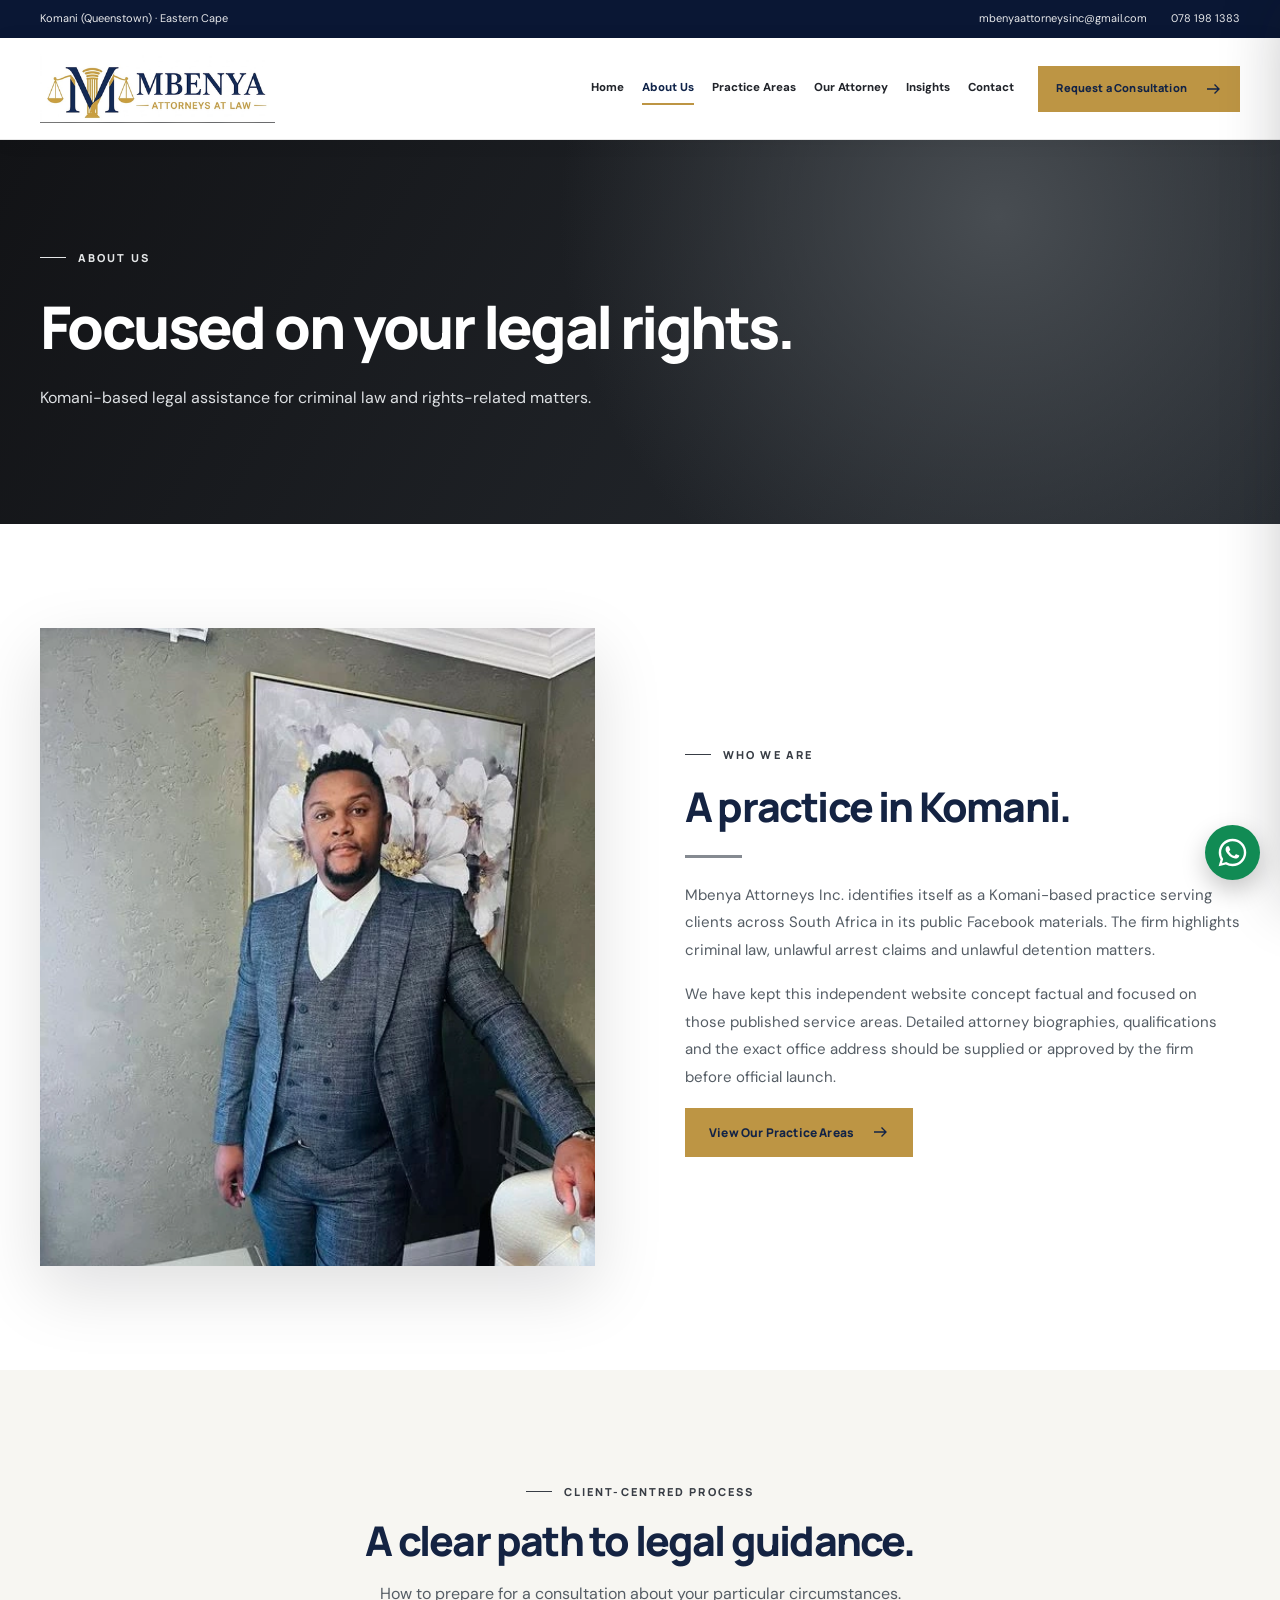
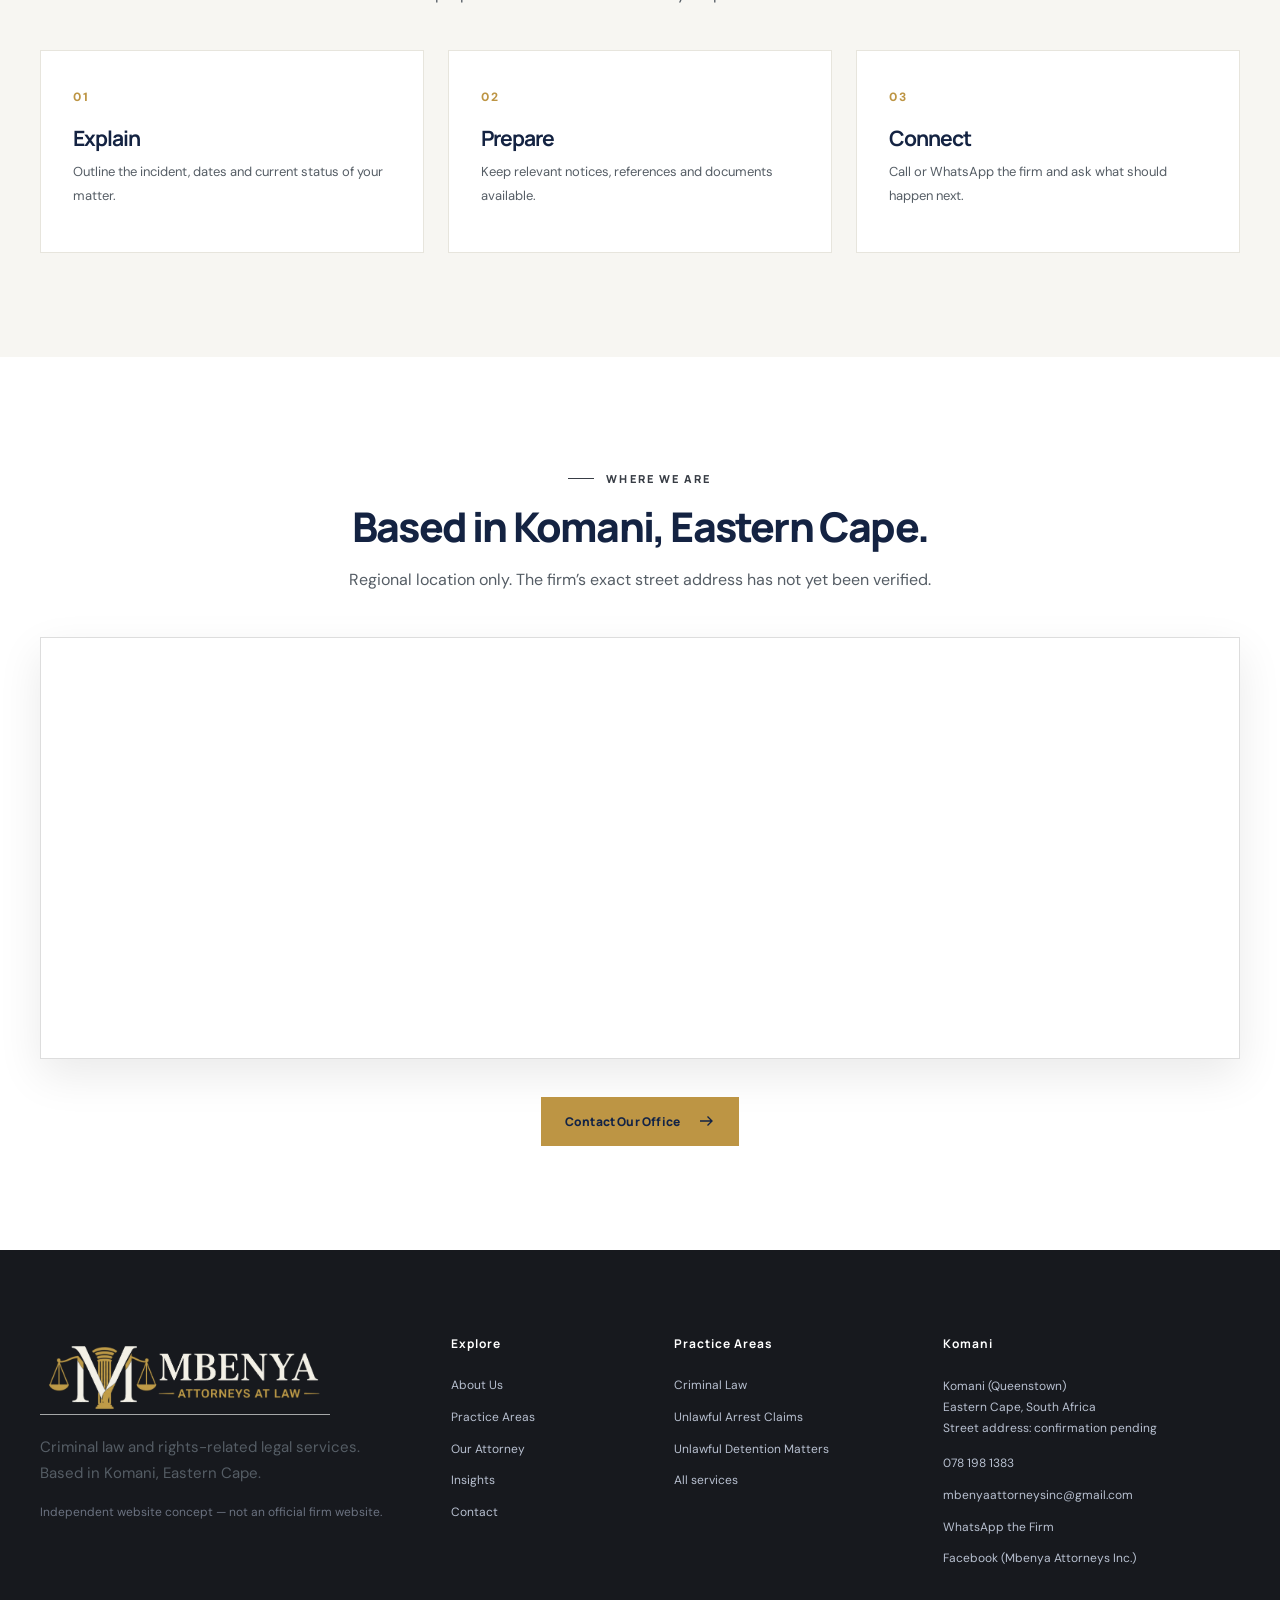
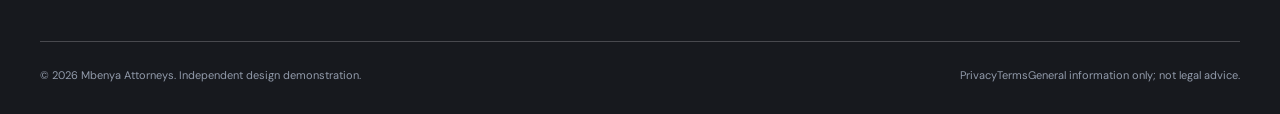
==== commit fb7f64ce: "Swap attorney photos and update email contact form" ====
--- a/about/index.html
+++ b/about/index.html
@@ -1,3 +1,3 @@
-<!doctype html><html lang="en-ZA"><head><meta charset="utf-8"><meta name="viewport" content="width=device-width,initial-scale=1"><meta name="theme-color" content="#10244a"><title>About the Firm | Mbenya Attorneys</title><meta name="description" content="Learn about Mbenya Attorneys in Komani, Eastern Cape, and its publicly listed criminal law and rights-related practice areas."><meta name="robots" content="noindex,nofollow,noarchive,max-image-preview:large"><meta property="og:title" content="About the Firm | Mbenya Attorneys"><meta property="og:description" content="Learn about Mbenya Attorneys in Komani, Eastern Cape, and its publicly listed criminal law and rights-related practice areas."><meta property="og:type" content="website"><meta property="og:image" content="/assets/social-preview.jpg"><meta name="twitter:card" content="summary_large_image"><link rel="icon" type="image/png" href="/assets/favicon.png"><link rel="preconnect" href="https://images.pexels.com"><link rel="preconnect" href="https://fonts.googleapis.com"><link rel="preconnect" href="https://fonts.gstatic.com" crossorigin><link rel="stylesheet" href="/assets/site.css"><script defer src="/assets/site.js"></script><meta content="en_ZA" property="og:locale"/><meta content="Mbenya Attorneys" property="og:site_name"/><meta content="About the Firm | Mbenya Attorneys" name="twitter:title"/><meta content="Learn about Mbenya Attorneys in Komani, Eastern Cape, and its publicly listed criminal law and rights-related practice areas." name="twitter:description"/><meta content="/assets/social-preview.jpg" name="twitter:image"/></head><body><a class="skip-link" href="#main">Skip to content</a><div class="topbar"><div class="container topbar-inner"><span class="topbar-address">Komani (Queenstown) · Eastern Cape</span><div class="topbar-links"><a href="mailto:mbenyaattorneysinc@gmail.com">mbenyaattorneysinc@gmail.com</a><a href="tel:+27781981383">078 198 1383</a></div></div></div><header class="nav-shell"><div class="container nav-inner"><a class="brand" href="/" aria-label="Mbenya Attorneys home"><img src="/assets/logo-header.png" width="235" height="69" alt="Mbenya Attorneys at Law official supplied logo"></a><nav class="nav-links" aria-label="Main navigation"><a class="nav-link " href="/" >Home</a><a class="nav-link active" href="/about/" aria-current=page>About Us</a><a class="nav-link " href="/practice-areas/" >Practice Areas</a><a class="nav-link " href="/our-attorney/" >Our Attorney</a><a class="nav-link " href="/insights/" >Insights</a><a class="nav-link " href="/contact/" >Contact</a></nav><a class="btn btn-gold nav-cta" href="/contact/">Request a Consultation <svg aria-hidden="true" xmlns="http://www.w3.org/2000/svg" width="18" height="18" viewBox="0 0 24 24" fill="none" stroke="currentColor" stroke-width="1.8"><path d="M4 12h16m-6-6 6 6-6 6"/></svg></a><button type="button" class="menu-open" aria-label="Open navigation" aria-expanded="false" aria-controls="mobile-panel" data-mobile-open>☰</button></div></header><div class="mobile-backdrop" id="mobile-backdrop"></div><nav class="mobile-panel" id="mobile-panel" aria-label="Mobile navigation" aria-hidden="true" inert><div class="mobile-head"><img src="/assets/logo-header.png" alt="Mbenya Attorneys logo"><button type="button" data-mobile-close aria-label="Close navigation">×</button></div><div class="mobile-links"><a href="/">Home</a><a href="/about/">About Us</a><a href="/practice-areas/">Practice Areas</a><a href="/our-attorney/">Our Attorney</a><a href="/insights/">Insights</a><a href="/contact/">Contact</a></div><a class="btn btn-gold mobile-cta" href="/contact/">Contact the Firm <svg aria-hidden="true" xmlns="http://www.w3.org/2000/svg" width="18" height="18" viewBox="0 0 24 24" fill="none" stroke="currentColor" stroke-width="1.8"><path d="M4 12h16m-6-6 6 6-6 6"/></svg></a></nav><main id="main"><section class="page-hero"><div class="container"><span class="eyebrow eyebrow-light">ABOUT US</span><h1>Focused on your legal rights.</h1><p>Komani-based legal assistance for criminal law and rights-related matters.</p></div></section><section class="section"><div class="container intro-grid"><div class="decorative-photo mbenya-portrait-panel"><img src="/assets/portrait-robes.webp" alt="Client-supplied photograph of the legal professional in black legal robes" width="662" height="994" loading="lazy" decoding="async" ></div><div class="intro-copy"><span class="eyebrow">WHO WE ARE</span><h2>A practice in Komani.</h2><div class="accent-line"></div><p>Mbenya Attorneys Inc. identifies itself as a Komani-based practice serving clients across South Africa in its public Facebook materials. The firm highlights criminal law, unlawful arrest claims and unlawful detention matters.</p><p>We have kept this independent website concept factual and focused on those published service areas. Detailed attorney biographies, qualifications and the exact office address should be supplied or approved by the firm before official launch.</p><a class="btn btn-gold" href="/practice-areas/">View Our Practice Areas <svg aria-hidden="true" xmlns="http://www.w3.org/2000/svg" width="18" height="18" viewBox="0 0 24 24" fill="none" stroke="currentColor" stroke-width="1.8"><path d="M4 12h16m-6-6 6 6-6 6"/></svg></a></div></div></section>
+<!doctype html><html lang="en-ZA"><head><meta charset="utf-8"><meta name="viewport" content="width=device-width,initial-scale=1"><meta name="theme-color" content="#10244a"><title>About the Firm | Mbenya Attorneys</title><meta name="description" content="Learn about Mbenya Attorneys in Komani, Eastern Cape, and its publicly listed criminal law and rights-related practice areas."><meta name="robots" content="noindex,nofollow,noarchive,max-image-preview:large"><meta property="og:title" content="About the Firm | Mbenya Attorneys"><meta property="og:description" content="Learn about Mbenya Attorneys in Komani, Eastern Cape, and its publicly listed criminal law and rights-related practice areas."><meta property="og:type" content="website"><meta property="og:image" content="/assets/social-preview.jpg"><meta name="twitter:card" content="summary_large_image"><link rel="icon" type="image/png" href="/assets/favicon.png"><link rel="preconnect" href="https://images.pexels.com"><link rel="preconnect" href="https://fonts.googleapis.com"><link rel="preconnect" href="https://fonts.gstatic.com" crossorigin><link rel="stylesheet" href="/assets/site.css"><script defer src="/assets/site.js"></script><meta content="en_ZA" property="og:locale"/><meta content="Mbenya Attorneys" property="og:site_name"/><meta content="About the Firm | Mbenya Attorneys" name="twitter:title"/><meta content="Learn about Mbenya Attorneys in Komani, Eastern Cape, and its publicly listed criminal law and rights-related practice areas." name="twitter:description"/><meta content="/assets/social-preview.jpg" name="twitter:image"/></head><body><a class="skip-link" href="#main">Skip to content</a><div class="topbar"><div class="container topbar-inner"><span class="topbar-address">Komani (Queenstown) · Eastern Cape</span><div class="topbar-links"><a href="mailto:mbenyaattorneysinc@gmail.com">mbenyaattorneysinc@gmail.com</a><a href="tel:+27781981383">078 198 1383</a></div></div></div><header class="nav-shell"><div class="container nav-inner"><a class="brand" href="/" aria-label="Mbenya Attorneys home"><img src="/assets/logo-header.png" width="235" height="69" alt="Mbenya Attorneys at Law official supplied logo"></a><nav class="nav-links" aria-label="Main navigation"><a class="nav-link " href="/" >Home</a><a class="nav-link active" href="/about/" aria-current=page>About Us</a><a class="nav-link " href="/practice-areas/" >Practice Areas</a><a class="nav-link " href="/our-attorney/" >Our Attorney</a><a class="nav-link " href="/insights/" >Insights</a><a class="nav-link " href="/contact/" >Contact</a></nav><a class="btn btn-gold nav-cta" href="/contact/">Request a Consultation <svg aria-hidden="true" xmlns="http://www.w3.org/2000/svg" width="18" height="18" viewBox="0 0 24 24" fill="none" stroke="currentColor" stroke-width="1.8"><path d="M4 12h16m-6-6 6 6-6 6"/></svg></a><button type="button" class="menu-open" aria-label="Open navigation" aria-expanded="false" aria-controls="mobile-panel" data-mobile-open>☰</button></div></header><div class="mobile-backdrop" id="mobile-backdrop"></div><nav class="mobile-panel" id="mobile-panel" aria-label="Mobile navigation" aria-hidden="true" inert><div class="mobile-head"><img src="/assets/logo-header.png" alt="Mbenya Attorneys logo"><button type="button" data-mobile-close aria-label="Close navigation">×</button></div><div class="mobile-links"><a href="/">Home</a><a href="/about/">About Us</a><a href="/practice-areas/">Practice Areas</a><a href="/our-attorney/">Our Attorney</a><a href="/insights/">Insights</a><a href="/contact/">Contact</a></div><a class="btn btn-gold mobile-cta" href="/contact/">Contact the Firm <svg aria-hidden="true" xmlns="http://www.w3.org/2000/svg" width="18" height="18" viewBox="0 0 24 24" fill="none" stroke="currentColor" stroke-width="1.8"><path d="M4 12h16m-6-6 6 6-6 6"/></svg></a></nav><main id="main"><section class="page-hero"><div class="container"><span class="eyebrow eyebrow-light">ABOUT US</span><h1>Focused on your legal rights.</h1><p>Komani-based legal assistance for criminal law and rights-related matters.</p></div></section><section class="section"><div class="container intro-grid"><div class="decorative-photo mbenya-portrait-panel"><img src="/assets/portrait-standing.webp" alt="Client-supplied photograph of the legal professional in a blue suit" width="525" height="704" loading="lazy" decoding="async" ></div><div class="intro-copy"><span class="eyebrow">WHO WE ARE</span><h2>A practice in Komani.</h2><div class="accent-line"></div><p>Mbenya Attorneys Inc. identifies itself as a Komani-based practice serving clients across South Africa in its public Facebook materials. The firm highlights criminal law, unlawful arrest claims and unlawful detention matters.</p><p>We have kept this independent website concept factual and focused on those published service areas. Detailed attorney biographies, qualifications and the exact office address should be supplied or approved by the firm before official launch.</p><a class="btn btn-gold" href="/practice-areas/">View Our Practice Areas <svg aria-hidden="true" xmlns="http://www.w3.org/2000/svg" width="18" height="18" viewBox="0 0 24 24" fill="none" stroke="currentColor" stroke-width="1.8"><path d="M4 12h16m-6-6 6 6-6 6"/></svg></a></div></div></section>
 <section class="section cream"><div class="container"><div class="section-heading centered"><span class="eyebrow">CLIENT-CENTRED PROCESS</span><h2>A clear path to legal guidance.</h2><p>How to prepare for a consultation about your particular circumstances.</p></div><div class="three-values"><article><span>01</span><h3>Explain</h3><p>Outline the incident, dates and current status of your matter.</p></article><article><span>02</span><h3>Prepare</h3><p>Keep relevant notices, references and documents available.</p></article><article><span>03</span><h3>Connect</h3><p>Call or WhatsApp the firm and ask what should happen next.</p></article></div></div></section>
 <section class="section"><div class="container"><div class="section-heading centered"><span class="eyebrow">WHERE WE ARE</span><h2>Based in Komani, Eastern Cape.</h2><p>Regional location only. The firm’s exact street address has not yet been verified.</p></div><div class="map-frame"><iframe title="Regional map of Komani, Eastern Cape — not an office location pin" loading="lazy" referrerpolicy="no-referrer-when-downgrade" src="https://www.google.com/maps?q=Komani%2C%20Eastern%20Cape%2C%20South%20Africa&amp;output=embed"></iframe></div><div class="section-action centered"><a class="btn btn-gold" href="/contact/">Contact Our Office <svg aria-hidden="true" xmlns="http://www.w3.org/2000/svg" width="18" height="18" viewBox="0 0 24 24" fill="none" stroke="currentColor" stroke-width="1.8"><path d="M4 12h16m-6-6 6 6-6 6"/></svg></a></div></div></section></main><footer class="site-footer"><div class="container"><div class="footer-grid"><div><a class="footer-logo" href="/"><img src="/assets/logo-footer-transparent.png" alt="Mbenya Attorneys at Law logo" width="300" height="88" loading="lazy"></a><p>Criminal law and rights-related legal services. Based in Komani, Eastern Cape.</p><p class="demo-note">Independent website concept — not an official firm website.</p></div><div><h3>Explore</h3><div class="footer-links"><a href="/about/">About Us</a><a href="/practice-areas/">Practice Areas</a><a href="/our-attorney/">Our Attorney</a><a href="/insights/">Insights</a><a href="/contact/">Contact</a></div></div><div><h3>Practice Areas</h3><div class="footer-links"><a href="/practice-areas/#criminal">Criminal Law</a><a href="/practice-areas/#arrest">Unlawful Arrest Claims</a><a href="/practice-areas/#detention">Unlawful Detention Matters</a><a href="/practice-areas/">All services</a></div></div><div class="footer-location"><h3>Komani</h3><address>Komani (Queenstown)<br>Eastern Cape, South Africa<br>Street address: confirmation pending</address><div class="footer-links" style="margin-top:15px"><a href="tel:+27781981383">078 198 1383</a><a href="mailto:mbenyaattorneysinc@gmail.com">mbenyaattorneysinc@gmail.com</a><a href="https://wa.me/27781981383" target="_blank" rel="noopener noreferrer">WhatsApp the Firm</a><a href="https://www.facebook.com/ModiAttorneys/" target="_blank" rel="noopener noreferrer">Facebook (Mbenya Attorneys Inc.)</a></div></div></div><div class="footer-bottom"><span>© 2026 Mbenya Attorneys. Independent design demonstration.</span><span class="footer-legal"><a href="/privacy/">Privacy</a><a href="/terms/">Terms</a><span>General information only; not legal advice.</span></span></div></div></footer><a class="floating-whatsapp" href="https://wa.me/27781981383?text=Hello%20Mbenya%20Attorneys%2C%20I%20would%20like%20to%20enquire%20about%20legal%20services." target="_blank" rel="noopener noreferrer" title="WhatsApp Mbenya Attorneys" aria-label="Contact Mbenya Attorneys on WhatsApp"><svg viewBox="0 0 32 32" aria-hidden="true" xmlns="http://www.w3.org/2000/svg"><path fill="currentColor" d="M16 .8C7.61.8.8 7.59.8 15.98c0 2.69.7 5.31 2.03 7.62L.7 31.3l7.91-2.08a15.15 15.15 0 0 0 7.37 1.88h.01c8.38 0 15.2-6.82 15.2-15.2 0-4.06-1.58-7.88-4.46-10.76A15.07 15.07 0 0 0 16 .8Zm0 27.73a12.54 12.54 0 0 1-6.39-1.75l-.46-.27-4.7 1.23 1.25-4.58-.3-.47a12.5 12.5 0 0 1-1.93-6.7C3.47 9.08 9.08 3.47 16 3.47a12.45 12.45 0 0 1 8.87 3.68 12.48 12.48 0 0 1 3.67 8.86c0 6.91-5.62 12.52-12.54 12.52Zm6.88-9.38c-.38-.19-2.23-1.1-2.58-1.23-.34-.13-.59-.19-.84.19s-.96 1.23-1.18 1.49-.44.29-.82.1a10.32 10.32 0 0 1-3.04-1.88 11.39 11.39 0 0 1-2.1-2.61c-.22-.38-.02-.58.16-.77.17-.17.38-.44.57-.66s.25-.38.38-.63.06-.47-.03-.66c-.1-.19-.85-2.04-1.16-2.8-.3-.74-.61-.64-.84-.65l-.71-.01c-.25 0-.66.1-1.01.47-.34.38-1.32 1.29-1.32 3.13s1.35 3.62 1.53 3.87a14.37 14.37 0 0 0 5.51 4.89c1.03.45 1.84.72 2.48.93 1.04.33 1.98.29 2.72.18.83-.13 2.23-.91 2.55-1.79.31-.88.31-1.64.22-1.8-.09-.16-.34-.25-.72-.44Z"/></svg><span class="whatsapp-tooltip" aria-hidden="true">WhatsApp Us</span></a><button type="button" class="scroll-top" title="Back to top" aria-label="Back to top">↑</button></body></html>
